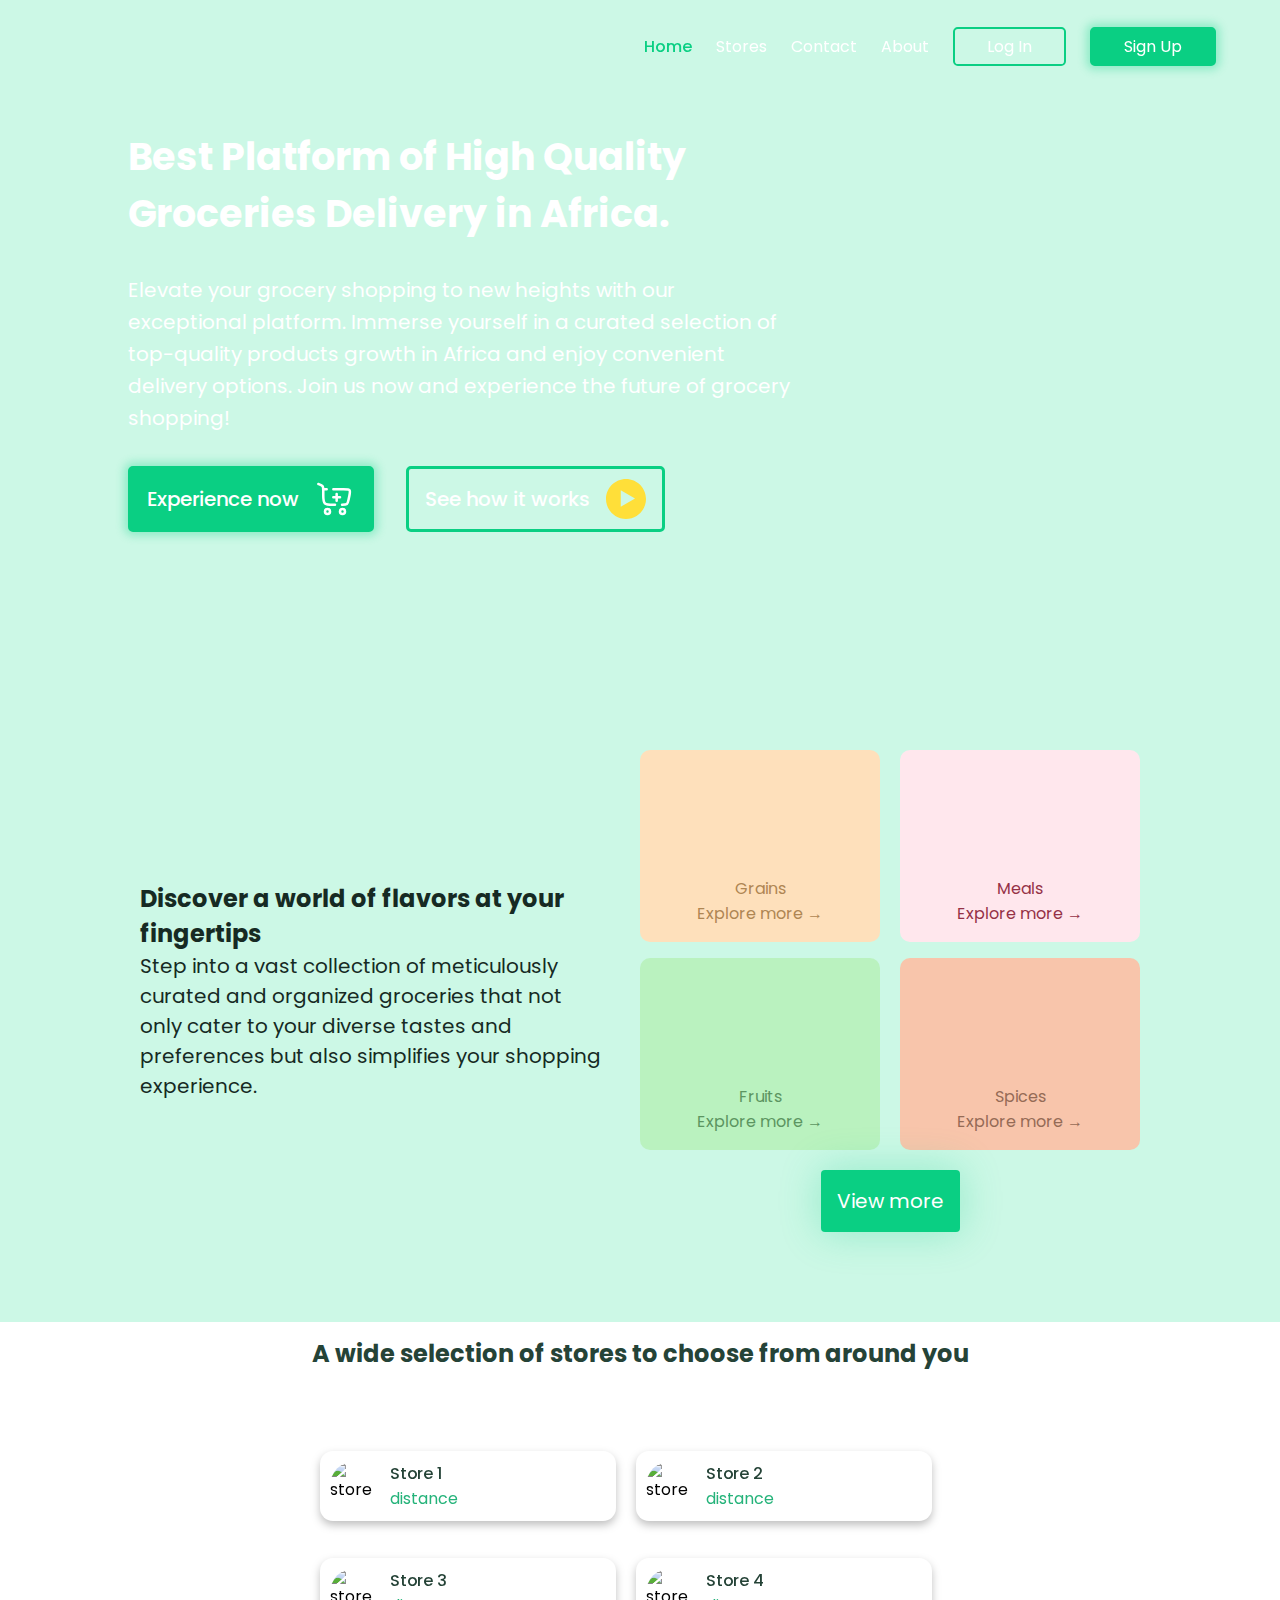
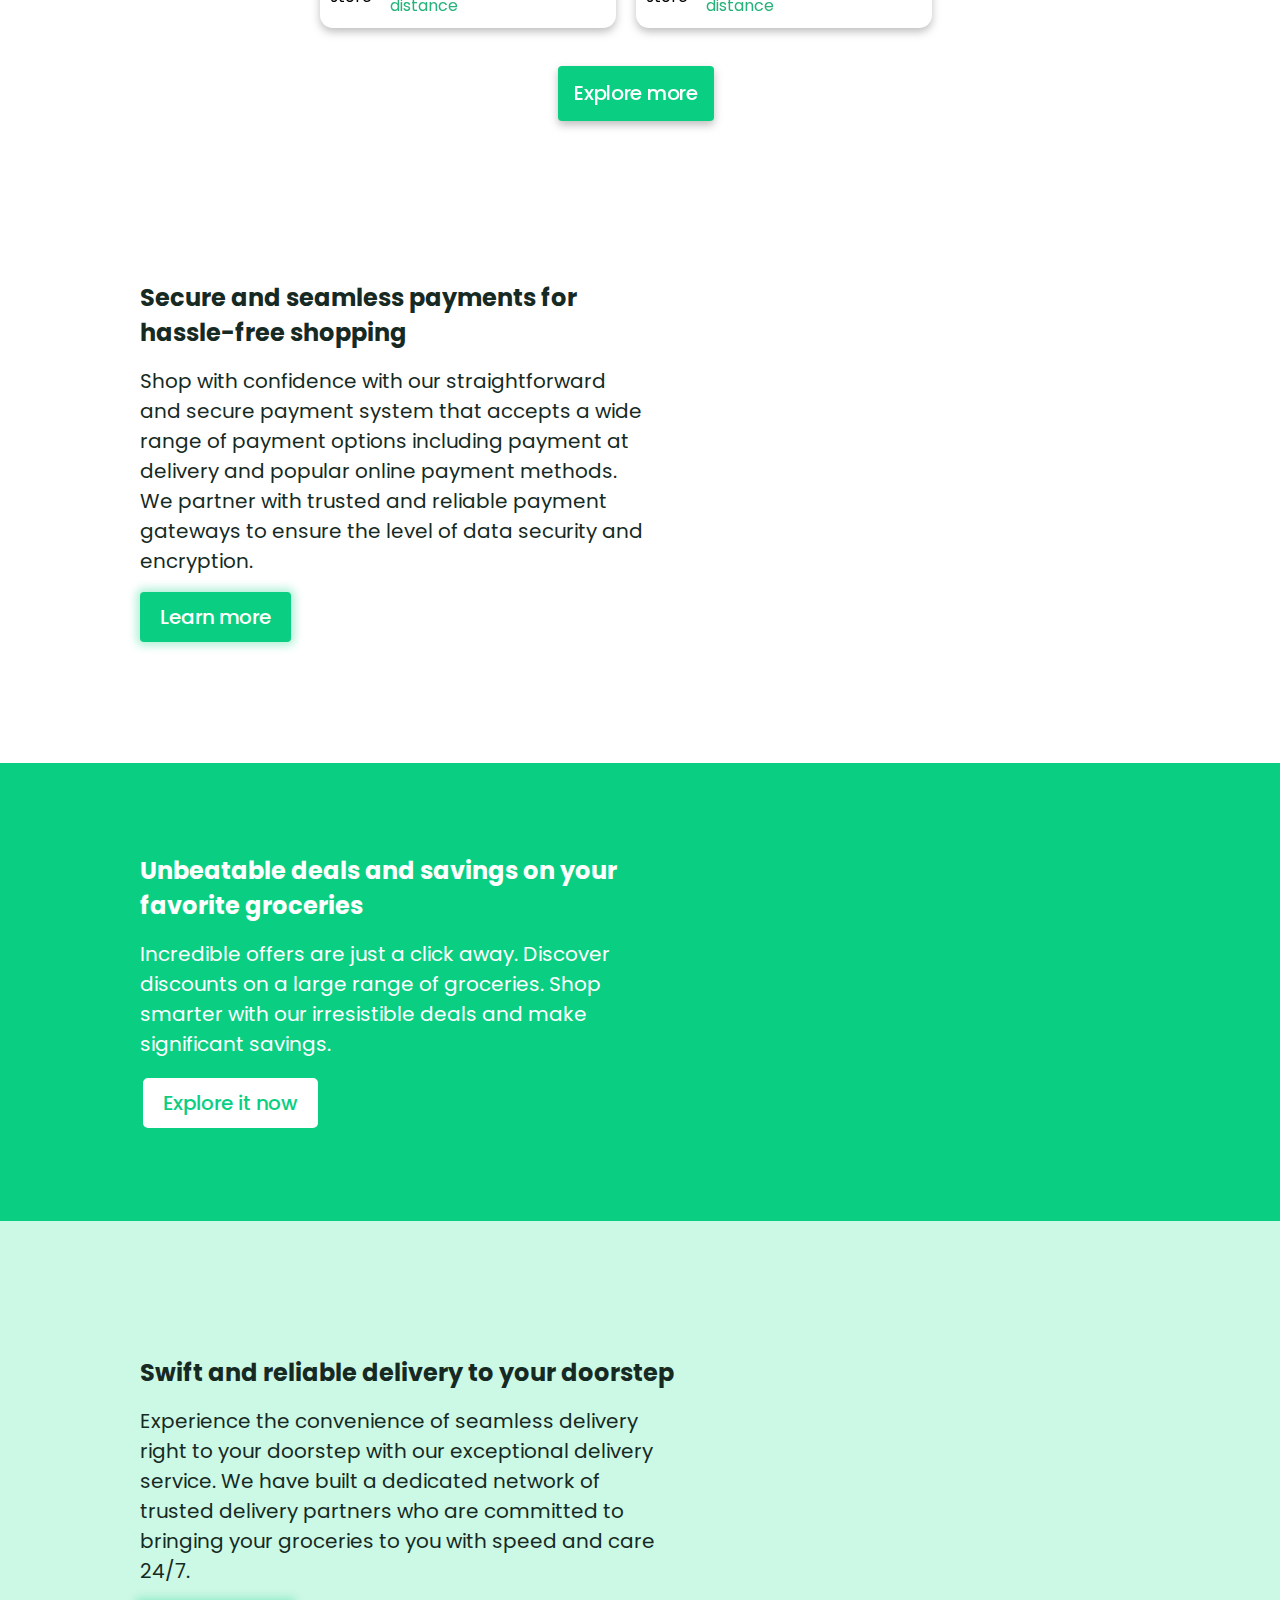
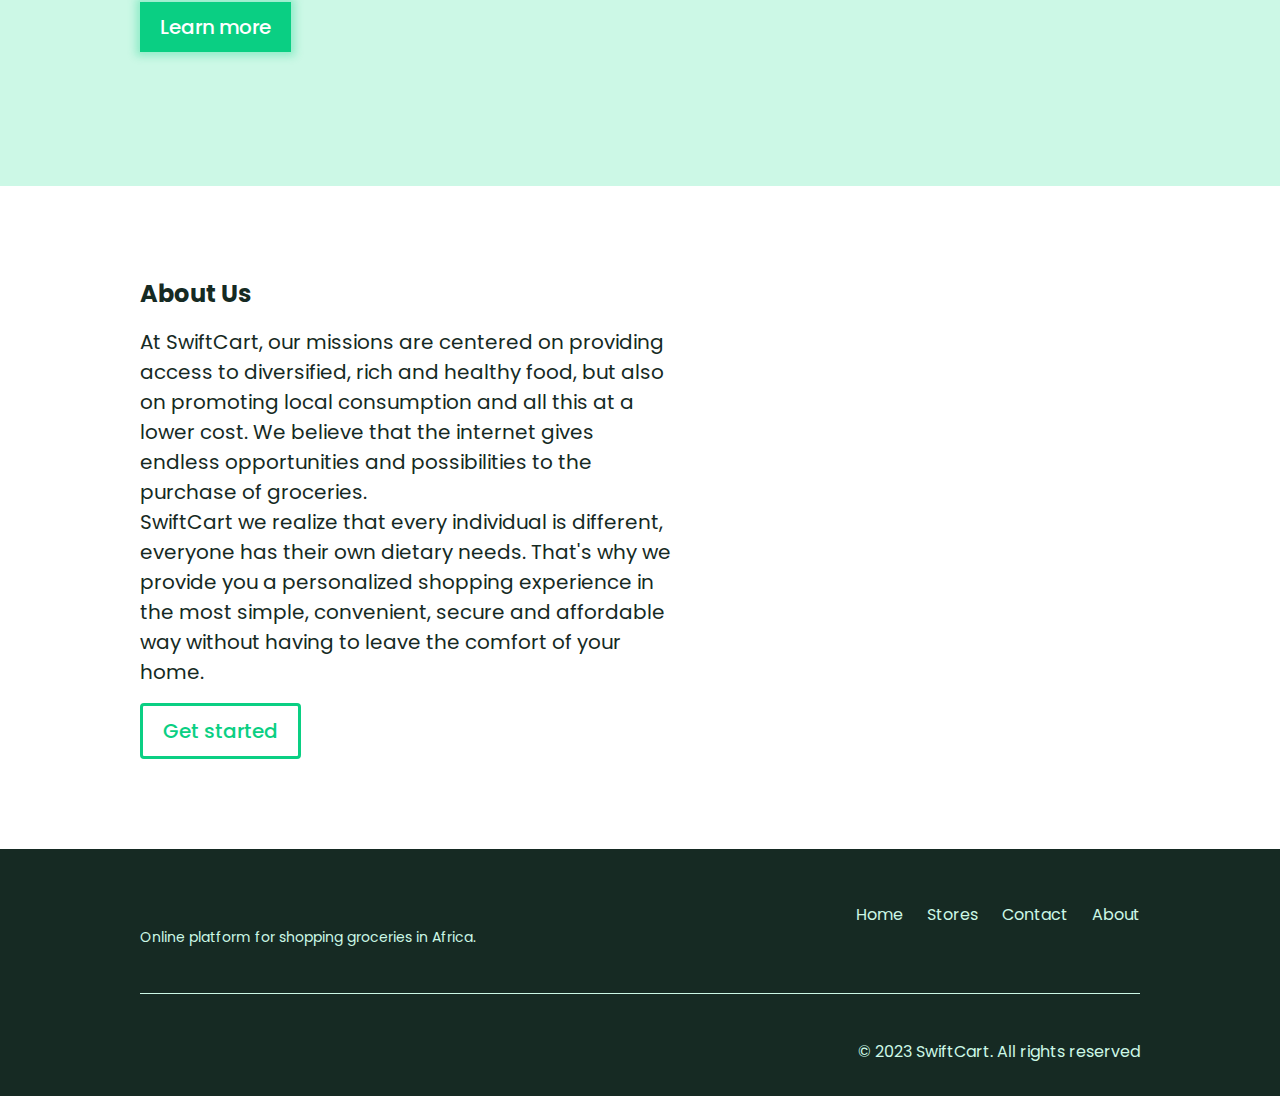
==== index.html @ b5a2f4f0 "responiveness" ====
<!DOCTYPE html>
<html lang="en" dir="ltr">
  <head>
    <meta charset="UTF-8" />
    <meta name="viewport" content="width=device-width,initial-scale=1" />
    <link rel="shortcut icon" href="images/favicon__cart.png" />

    <!-- CSS -->
    <link rel="stylesheet" href="./style/style.css" />
    <title>SwiftCart - Landing Page</title>
  </head>
  <body>
    <header class="header">
      <a href="index.html" class="header__logo"></a>
      <a href="#" class="toggle-button">
        <span class="bar"></span>
        <span class="bar"></span>
        <span class="bar"></span>
      </a>
      <nav id="top__navbar">
        <ul id="top__navbar__links">

          <li class="top__navbar__link__item">
            <a href="#hero__section" class="top__navbar__link active">Home</a>
          </li>
          <li class="top__navbar__link__item">
            <a href="#store__selection__section" class="top__navbar__link">Stores</a>
          </li>
          <li class="top__navbar__link__item">
            <a href="#" class="top__navbar__link">Contact</a>
          </li>
          <li class="top__navbar__link__item">
            <a href="#about__section" class="top__navbar__link">About</a>
          </li>
        </ul>

        <ul id="top__navbar__ctas">
          <li class="top__navbar__cta__item">
            <a href="login.html" class="top__navbar__cta">Log In</a>
          </li>
          <li class="top__navbar__cta__item">
            <a href="signup.html" class="top__navbar__cta">Sign Up</a>
          </li>
        </ul>
      </nav>

      <div id="top__navbar__hamburger">
        <div class="hamburger__bar" id="hamburger__bar1"></div>
        <div class="hamburger__bar" id="hamburger__bar2"></div>
        <div class="hamburger__bar" id="hamburger__bar3"></div>
      </div>
    </header>

    <section id="hero__section" class="section">
      <h1>Best Platform of High Quality Groceries Delivery in Africa.</h1>
      <p>
        Elevate your grocery shopping to new heights with our exceptional
        platform. Immerse yourself in a curated selection of top-quality
        products growth in Africa and enjoy convenient delivery options. Join us
        now and experience the future of grocery shopping!
      </p>
      <ul id="hero__section__ctas">
        <li class="hero__section__cta__item">
          <a href="#" class="hero__section__cta">
            Experience now
            <svg
              width="40"
              height="40"
              viewBox="0 0 40 40"
              fill="none"
              xmlns="http://www.w3.org/2000/svg"
            >
              <path
                d="M12.5 30C13.8807 30 15 31.1193 15 32.5C15 33.8807 13.8807 35 12.5 35C11.1193 35 10 33.8807 10 32.5C10 31.1193 11.1193 30 12.5 30Z"
                stroke="white"
                stroke-width="2.55"
              />
              <path
                d="M27.5 30C28.8807 30 30 31.1192 30 32.5C30 33.8807 28.8807 35 27.5 35C26.1193 35 25 33.8807 25 32.5C25 31.1192 26.1193 30 27.5 30Z"
                stroke="white"
                stroke-width="2.55"
              />
              <path
                d="M21.6663 21.6667V18.3333M21.6663 18.3333V15M21.6663 18.3333H24.9997M21.6663 18.3333H18.333"
                stroke="white"
                stroke-width="2.55"
                stroke-linecap="round"
              />
              <path
                d="M3.33301 5L3.76836 5.15307C5.93767 5.91575 7.02234 6.2971 7.64274 7.20497C8.26314 8.11285 8.26314 9.31877 8.26314 11.7306V16.2667C8.26314 21.1693 8.36854 22.7872 9.81254 24.3103C11.2565 25.8333 13.5806 25.8333 18.2288 25.8333H19.9997M27.067 25.8333C29.6687 25.8333 30.9695 25.8333 31.889 25.084C32.8085 24.3347 33.0712 23.0607 33.5963 20.5125L34.4293 16.4712C35.0078 13.5728 35.297 12.1236 34.5572 11.1618C33.8173 10.2 31.2893 10.2 28.481 10.2H18.3722M8.26314 10.2H11.6663"
                stroke="white"
                stroke-width="2.55"
                stroke-linecap="round"
              />
            </svg>
          </a>
        </li>

        <li class="hero__section__cta__item">
          <a href="#" class="hero__section__cta">
            See how it works
            <svg
              width="40"
              height="40"
              viewBox="0 0 40 40"
              fill="none"
              xmlns="http://www.w3.org/2000/svg"
            >
              <path
                fill-rule="evenodd"
                clip-rule="evenodd"
                d="M20 40C31.0457 40 40 31.0457 40 20C40 8.9543 31.0457 0 20 0C8.9543 0 0 8.9543 0 20C0 31.0457 8.9543 40 20 40ZM14.75 11.2728L29 19.5L14.75 27.7272V11.2728Z"
                fill="#FFDF39"
              />
            </svg>
          </a>
        </li>
      </ul>
    </section>

    

    <section id="products__section" class="section">
      <div id="products__section__container" class="container">
        <div id="products__section__left">
          <h2 id="products__section__title" class="section__title">
            Discover a world of flavors at your fingertips
          </h2>
          <p id="products__section__paragraph" class="section__paragraph">
            Step into a vast collection of meticulously curated and organized
            groceries that not only cater to your diverse tastes and preferences
            but also simplifies your shopping experience.
          </p>
        </div>

        <div id="products__section__right">
          <div class="products">
            <!--product 1-->
            <div class="product">
              <div class="image"></div>
              <p class="product__name">Grains</p>
              <a href="#" class="explore__button"
                >Explore more <span>&rarr;</span></a
              >
            </div>
            <!--product 2-->
            <div class="product">
              <div class="image"></div>
              <p class="product__name">Meals</p>
              <a href="#" class="explore__button"
                >Explore more <span>&rarr;</span></a
              >
            </div>
            <!--product 3-->
            <div class="product">
              <div class="image"></div>
              <p class="product__name">Fruits</p>
              <a href="#" class="explore__button"
                >Explore more <span>&rarr;</span></a
              >
            </div>
            <!--product 4-->
            <div class="product">
              <div class="image"></div>
              <p class="product__name">Spices</p>
              <a href="#" class="explore__button"
                >Explore more <span>&rarr;</span></a
              >
            </div>
          </div>

          <button class="view__button">View more</button>
        </div>
      </div>
    </section>

    <section id="store__selection__section" class="section">
      <div id="store__selection__section__container" class="container">
        <div id="store__header">
          <h2 id="store__selection__section__title" class="section__title">
            A wide selection of stores to choose from around you
          </h2>
        </div>
        <div class="store__container">
          <!-- Four containers for stores -->

          <div class="store-container">
            <!-- Content for the first store -->
            <img src="./images/store2.png" alt="store image1" />
            <div id="store__content">
              <div id="store__name">Store 1</div>
              <div id="distance">distance</div>
            </div>
          </div>
          <div class="store-container">
            <!-- Content for the second store -->
            <img src="./images/store3.png" alt="store image2" />
            <div id="store__content">
              <div id="store__name">Store 2</div>
              <div id="distance">distance</div>
            </div>
          </div>
          <div class="store-container">
            <!-- Content for the third store -->
            <img src="./images/store3.png" alt="store image3" />
            <div id="store__content">
              <div id="store__name">Store 3</div>
              <div id="distance">distance</div>
            </div>
          </div>
          <div class="store-container">
            <!-- Content for the fourth store -->
            <img src="./images/store4.png" alt="store image4" />
            <div id="store__content">
              <div id="store__name">Store 4</div>
              <div id="distance">distance</div>
            </div>
          </div>
          <div id="store__button">
            <a href="#" id="store__selection__section__button"
              >Explore more</a
            >
          </div>
        </div>
      </div>
    </section>
 

    <section id="payment__section" class="section">
      <div id="payment__section__container" class="container">
        <div id="payment__section__left">
          <h2 id="payment__section__title" class="section__title">
            Secure and seamless payments for hassle-free shopping
          </h2>
          <p id="payment__section__paragraph" class="section__paragraph">
            Shop with confidence with our straightforward and secure payment
            system that accepts a wide range of payment options including
            payment at delivery and popular online payment methods. We partner
            with trusted and reliable payment gateways to ensure the level of
            data security and encryption.
          </p>
          <a href="#" id="payment__section__button">Learn more</a>
        </div>
        <div id="payment__section__right"></div>
      </div>
    </section>

    <section id="deals__section" class="section">
      <div id="deals__section__container" class="container">
        <div id="deals__section__left">
          <h2 id="deals__section__title" class="section__title">
            Unbeatable deals and savings on your favorite groceries
          </h2>
          <p id="deals__section__paragraph" class="section__paragraph">
            Incredible offers are just a click away. Discover discounts on a
            large range of groceries. Shop smarter with our irresistible deals
            and make significant savings.
          </p>
          <a href="#" id="deals__section__button">Explore it now</a>
        </div>
        <div id="deals__section__right"></div>
      </div>
    </section>

    <section id="delivery__section" class="section">
      <div id="delivery__section__container" class="container">
        <div id="delivery__section__left">
          <h2 id="delivery__section__title" class="section__title">
            Swift and reliable delivery to your doorstep
          </h2>
          <p id="delivery__section__paragraph" class="section__paragraph">
            Experience the convenience of seamless delivery right to your
            doorstep with our exceptional delivery service. We have built a
            dedicated network of trusted delivery partners who are committed to
            bringing your groceries to you with speed and care 24/7.
          </p>
          <a href="#" id="delivery__section__button">Learn more</a>
        </div>
        <div id="delivery__section__right"></div>
      </div>
    </section>

    <section id="about__section" class="section">
      <div id="about__section__container" class="container">
        <div id="about__section__left">
          <h2 id="about__section__title" class="section__title">About Us</h2>
          <p id="about__section__paragraph" class="section__paragraph">
            At SwiftCart, our missions are centered on providing access to
            diversified, rich and healthy food, but also on promoting local
            consumption and all this at a lower cost. We believe that the
            internet gives endless opportunities and possibilities to the
            purchase of groceries.
            <br />SwiftCart we realize that every individual is different,
            everyone has their own dietary needs. That's why we provide you a
            personalized shopping experience in the most simple, convenient,
            secure and affordable way without having to leave the comfort of
            your home.
          </p>
          <a href="#" id="about__section__button">Get started</a>
        </div>
        <div id="about__section__right"></div>
      </div>
    </section>

    <footer class="section">
      <div id="footer__container">
        <div id="footer__nav">
          <div id="footer__nav__logo">
            <a id="footer__logo"></a>
            <p>Online platform for shopping groceries in Africa.</p>
          </div>
          <nav id="bottom__navbar">
            <ul id="bottom__navbar__links">
              <li class="bottom__navbar__link__item">
                <a href="#" class="bottom__navbar__link">Home</a>
              </li>
              <li class="bottom__navbar__link__item">
                <a href="#" class="bottom__navbar__link">Stores</a>
              </li>
              <li class="bottom__navbar__link__item">
                <a href="#" class="bottom__navbar__link">Contact</a>
              </li>
              <li class="bottom__navbar__link__item">
                <a href="#" class="bottom__navbar__link">About</a>
              </li>
            </ul>
          </nav>
        </div>
        <hr />
        <p>&copy; 2023 SwiftCart. All rights reserved</p>
      </div>
    </footer>

    <script src="js/script.js"></script>
  </body>
</html>
---- style/style.css ----
@import url("https://fonts.googleapis.com/css2?family=Poppins:wght@400;700&display=swap");

:root {
  --hero__background-color: #262626;
  --primary-color: #0acf83;
  --secondary-color: #fff;
  --tertiary-color: #ccf8e6;
  --quaternary-color: #162a23;
  --quinary-color: #ffdf39;
  --margin-small: 1rem;
  --margin-medium: 1.5rem;
  --margin-big: 2rem;
  --margin-very-big: 4rem;
  --padding-very-small: 0.125rem;
  --padding-small: 1rem;
  --padding-medium: 1.5rem;
  --padding-big: 2rem;
  --padding-very-big: 10vw;
  --padding-medium: 1.25rem;
  --font-size-small: 0.875rem;
  --font-size-normal: 1rem;
  --font-size-medium: 1.25rem;
  --font-size-semi-medium: 1.5rem
  --font-size-big: 1.75rem;
  --font-size-very-big: 2.375rem;
  --font-weight-normal: 400;
  --font-weight-medium: 500;
  --font-weight-bold: 700;
  --font-family: "Poppins", sans-serif;
}

html {
  width: 100%;
}

* {
  padding: 0;
  margin: 0;
  box-sizing: border-box;
  font-family: var(--font-family);
  border: none;
  outline: none;
}

a {
  text-decoration: none;
}

ul {
  list-style-type: none;
}

body {
  position: relative;
  display: flex;
  flex-direction: column;
  align-items: center;
  justify-content: space-between;
  background-color: var(--tertiary-color);
  max-width: 100vw;
  overflow-x: hidden;
}

header {
  position: fixed;
  overflow: hidden;
  width: 100%;
  display: flex;
  flex-direction: row;
  align-items: center;
  justify-content: space-between;
  padding: 2% 5%;
  z-index: 1000;
  overflow: none;
}

.header__logo {
  display: flex;
  width: 20rem;
  max-width: 170px;
  height: 42.285px;
  justify-content: center;
  align-items: flex-start;
  background-image: url("../images/swifcart_logo.png");
  background-position: center;
  background-repeat: no-repeat;
  background-size: cover;
  cursor: pointer;
}

#top__navbar {
  display: flex;
  flex-direction: row;
  align-items: center;
  justify-content: space-between;
  gap: var(--margin-medium);
}

#top__navbar__links {
  display: flex;
  flex-direction: row;
  align-items: center;
  justify-content: space-between;
  gap: var(--margin-medium);
}

.top__navbar__link {
  color: var(--secondary-color);
}

.top__navbar__link.active,
.top__navbar__link:hover {
  color: var(--primary-color);
  font-weight: var(--font-weight-medium);
}

#top__navbar__ctas {
  display: flex;
  flex-direction: row;
  align-items: center;
  justify-content: space-between;
  gap: var(--margin-medium);
}

.top__navbar__cta__item {
  display: flex;
  align-items: center;
  justify-content: center;
  padding: 0.3rem var(--padding-big);
  border-radius: 0.3rem;
  border: 2px solid var(--primary-color);
}

.top__navbar__cta__item:first-child:hover {
  background-color: var(--primary-color);
  box-shadow: 0rem 0rem 0.5rem 0.25rem rgba(10, 207, 131, 0.3);
}

.top__navbar__cta__item .top__navbar__cta {
  color: var(--secondary-color);
}

#top__navbar__hamburger {
  display: none;
  cursor: pointer;
}

.hamburger__bar {
  width: 2.6rem;
  height: 0.3rem;
  margin: 0.37rem 0;
  border-radius: 2px;
  background-color: var(--secondary-color);
  transform: 0.4s;
}

#top__navbar__hamburger:hover .hamburger__bar {
  background-color: var(--primary-color);
}

.close #hamburger__bar1 {
  transform: translate(0, 0.6875rem) rotate(-45deg);
}

.close #hamburger__bar2 {
  opacity: 0;
}

.close #hamburger__bar3 {
  transform: translate(0, -11px) rotate(45deg);
}

.scrolled__header {
  background-color: var(--secondary-color);
  transition: background-color 200ms linear;
  box-shadow: 0rem 0rem 0.5rem 0.25rem rgba(89, 89, 89, 0.3);
}

.scrolled__header a,
.scrolled__header .top__navbar__cta__item:first-child .top__navbar__cta {
  color: var(--quaternary-color);
}

.scrolled__header .top__navbar__cta__item:hover .top__navbar__cta {
  color: var(--secondary-color);
}

.scrolled__header .hamburger__bar {
  background-color: var(--quaternary-color);
}

.top__navbar__cta__item:first-child:hover .top__navbar__cta {
  color: var(--secondary-color);
}

.top__navbar__cta__item:last-child {
  border: 2px solid var(--primary-color);
  background-color: var(--primary-color);
  box-shadow: 0rem 0rem 0.5rem 0.25rem rgba(10, 207, 131, 0.3);
}

.toggle-button {
  position: absolute;
  top: 2.7rem;
  right: 8rem;
  display: none;
  flex-direction: column;
  justify-content: space-between;
  width: 30px;
  height: 21px;
}

.toggle-button .bar {
  height: 0.1875rem;
  width: 100%;
  background-color: var(--primary-color);
  border-radius: 0.625rem;
}

/* Media Queries */
@media (max-width: 25rem) {
  .toggle-button {
    display: flex;
  }

  #top__navbar__ctas {
    display: none;
  }

  #top__navbar__links {
    /* display: none; */
  }
}

/* Path: style/hero.css */
#hero__section {
  background-image: url("../images/hero_bg.png");
  /* background-position: center; */
  background-repeat: no-repeat;
  background-size: cover;
  width: 100%;
  padding: var(--padding-very-big);
  display: flex;
  flex-direction: column;
  align-items: flex-start;
  justify-content: center;
  gap: var(--margin-big);
}

#hero__section h1 {
  color: var(--secondary-color);
  font-size: var(--font-size-very-big);
  max-width: 37.5rem;
  text-align: start;
}

#hero__section p {
  color: var(--secondary-color);
  font-size: var(--font-size-medium);
  max-width: 41.875rem;
  line-height: var(--padding-big);
}

#hero__section__ctas {
  display: flex;
  flex-direction: row;
  align-items: center;
  justify-content: space-between;
  gap: var(--margin-big);
}

.hero__section__cta__item:first-child {
  border: 0.1875rem solid var(--primary-color);
  padding: 0.625rem var(--padding-small);
  background-color: #0acf83;
  box-shadow: 0rem 0rem 0.5rem 0.25rem rgba(10, 207, 131, 0.3);
  border-radius: 0.3125rem;
  font-size: var(--font-size-medium);
}

.hero__section__cta__item:last-child {
  border: 0.1875rem solid var(--primary-color);
  padding: 0.625rem var(--padding-small);
  border-radius: 0.3125rem;
  font-size: var(--font-size-medium);
}

.hero__section__cta__item:last-child:hover {
  box-shadow: 0rem 0rem 1.25rem 0.625rem rgba(10, 207, 131, 0.3);
  background-color: var(--primary-color);
}

.hero__section__cta {
  color: var(--secondary-color);
  font-weight: var(--font-weight-medium);
  display: flex;
  align-items: center;
  justify-content: space-between;
  gap: 1rem;
}

/* Media Queries */
@media (max-width: 767px) {
  #hero__section {
    width: 135%;
  }
}

@media (max-width: 400px) {
  #hero__section {
    background-size: cover;
  }
}

/* Path: style/products.css */

#products__section {
  width: 100%;
  background-color: var(--tertiary-color);
  display: flex;
  flex-direction: row;
  align-items: center;
  justify-content: center;
  flex: 1 0 auto;
  padding-top: 5.625rem;
  padding-bottom: 5.625rem;
}

#products__section__container {
  max-width: 62.5rem;
  display: flex;
  flex-direction: row;
  align-items: center;
  justify-content: space-between;
  flex: 1 0 auto;
  gap: var(--margin-big);
}

@media (max-width: 1050px) {
  #products__section__container {
    display: flex;
    flex-direction: column;
  }
}

#products__section__left {
  width: 50%;
  display: flex;
  flex-direction: column;
  align-items: flex-start;
  justify-content: space-between;
  column-gap: var(--margin-small);
}

#products__section__title { 
  color: var(--quaternary-color);
}

#products__section__paragraph {
  font-size: var(--font-size-medium);
  color: var(--quaternary-color);
}

#products__section__right {
  width: 50%;
  display: flex;
  flex-direction: column;
  align-items: center;
  justify-content: space-between;
  flex: 1 0 auto;
  row-gap: var(--font-size-medium);
}

#products__section__right .products {
  display: flex;
  flex-wrap: wrap;
  flex-direction: row;
  align-items: center;
  gap: var(--margin-small);
  justify-content: space-between;
}

#products__section__right .products .product {
  width: 48%;
  display: flex;
  flex-direction: column;
  align-items: center;
  justify-content: space-between;
  border-radius: 10px;
  padding-bottom: var(--margin-small);
}

#products__section__right .products .product .product__name {
  font-size: var(--font-size-semi-medium);
}

.product .image {
  width: 7.875rem;
  height: 7.875rem;
  flex-shrink: 0;
}

.product:nth-child(1) {
  background-color: #fee0bb;
}

.product:nth-child(2) {
  background-color: #ffe7ed;
}

.product:nth-child(3) {
  background-color: #baf2bf;
}

.product:nth-child(4) {
  background-color: #f8c5ab;
}

.product:nth-child(1) .image {
  scale: 1.5;
  background: url("../images/product_image_1.png") 100% / contain no-repeat;
}

.product:nth-child(2) .image {
  background: url("../images/product_image_2.png") 100% / contain no-repeat;
}

.product:nth-child(3) .image {
  scale: 1.3;
  background: url("../images/product_image_3.png") 100% / contain no-repeat;
}

.product:nth-child(4) .image {
  background: url("../images/product_image_4.png") 100% / contain no-repeat;
}

.product:nth-child(1) .product__name,
.product:nth-child(1) .explore__button {
  color: #af8653;
}

.product:nth-child(2) .product__name,
.product:nth-child(2) .explore__button {
  color: #953146;
}

.product:nth-child(3) .product__name,
.product:nth-child(3) .explore__button {
  color: #5c9561;
}

.product:nth-child(4) .product__name,
.product:nth-child(4) .explore__button {
  color: #956b56;
}

.view__button {
  border-radius: 0.25rem;
  background-color: var(--primary-color);
  box-shadow: 0 0 2.5rem 0 rgba(10, 204, 131, 0.3);
  font-size: var(--font-size-medium);
  padding: var(--padding-small);
  color: var(--secondary-color);
  font-size: var(--font-size-medium);
  cursor: pointer;
}

/* Stores */
#store__selection__section {
  display: flex;
  justify-content: center;
  background-color: #fff;
  width: 100%;
}

#store__header {
  color: #254337;
}

.store__container {
  display: flex;
  flex-direction: row;
  flex-wrap: wrap;
  justify-content: center;
  width: 40.5624rem;
  height: 19.1875rem;
  flex-shrink: 0;
}

.store-container {
  display: flex;
  align-items: center;
  width: 18.5rem;
  height: 4.375rem;
  flex-shrink: 0;
  border: none;
  background-color: white;
  margin-right: 1.25rem;
  border-radius: 0.8125rem;
  filter: drop-shadow(0px 4px 4px rgba(0, 0, 0, 0.25));
}

.store-container:last-child {
  margin-right: 0;
}

#store__selection__section__title {
  text-align: center;
  margin-top: 0.875rem;
  margin-bottom: 5rem;
}

#store__button {
  display: flex;
  width: 9.75rem;
  height: 3.43rem;
  flex-shrink: 0;
  background-color: #0acf83;
  justify-content: center;
  align-items: center;
  border-radius: 0.25rem;
  filter: drop-shadow(0rem 0.25rem 0.25rem rgba(0, 0, 0, 0.25));
}

#store__selection__section__button {
  color: #fff;
  font-family: Poppins;
  font-size: 1.25rem;
  font-style: normal;
  font-weight: 500;
  line-height: normal;
  letter-spacing: -0.01875rem;
}

.store-container img {
  border-radius: 50%;
  margin-left: 0.625rem;
  width: 3.125rem;
  height: 3.125rem;
  margin: 0.625rem;
}

#store__name {
  color: #254337;
  font-family: Poppins;
  font-size: 1rem;
  font-style: normal;
  font-weight: 500;
  line-height: normal;
  letter-spacing: -0.015rem;
}

#distance {
  color: #25b37a;
}

/* Path: style/payment.css */
#payment__section {
  width: 100%;
  background-color: var(--secondary-color);
  display: flex;
  flex-direction: row;
  align-items: center;
  justify-content: center;
  flex: 1 0 auto;
  padding-top: 5.625rem;
  padding-bottom: 5.625rem;
}

#payment__section__container {
  max-width: 1000px;
  display: flex;
  flex-direction: row;
  align-items: center;
  justify-content: space-between;
  flex: 1 0 auto;
}

@media (max-width: 995px) {
  #payment__section__container {
    display: flex;
    flex-direction: column;
    flex-direction: column-reverse
  }
}

#payment__section__left {
  display: flex;
  flex-direction: column;
  align-items: flex-start;
  justify-content: space-between;
  max-width: 31.875rem;
  gap: var(--margin-small);
}

#payment__section__title {
  color: var(--quaternary-color);
}

#payment__section__paragraph {
  font-size: var(--font-size-medium);
  color: var(--quaternary-color);
}

#payment__section__button {
  padding: 0.625rem var(--padding-medium);
  border-radius: 0.25rem;
  font-size: var(--font-size-medium);
  color: var(--secondary-color);
  background-color: var(--primary-color);
  font-weight: var(--font-weight-medium);
  box-shadow: 0rem 0rem 0.5rem 0.25rem rgba(10, 207, 131, 0.3);
}

#payment__section__right {
  width: 23.43755rem;
  height: 26.5625rem;
  background-position: center;
  background-repeat: no-repeat;
  background-image: url("../images/payment_phones.jpg");
  background-size: cover;
}



/* Path: style/deals */
#deals__section {
  width: 100%;
  background-color: var(--primary-color);
  display: flex;
  flex-direction: row;
  align-items: center;
  justify-content: center;
  padding-top: 5.625rem;
  padding-bottom: 5.625rem;
}

#deals__section__container {
  max-width: 62.5rem;
  display: flex;
  flex: 1 0 auto;
  flex-direction: row;
  align-items: center;
  justify-content: space-between;
  position: relative;
}

#deals__section__left {
  display: flex;
  flex-direction: column;
  align-items: flex-start;
  justify-content: space-between;
  max-width: 33.4375rem;
  gap: var(--margin-small);
}

#deals__section__title {
  width: 100%;
  color: var(--secondary-color);
}

#deals__section__paragraph {
  font-size: var(--font-size-medium);
  color: var(--secondary-color);
}

#deals__section__button {
  border: 0.1875rem solid var(--primary-color);
  padding: 0.625rem var(--padding-medium);
  border-radius: 0.5rem;
  font-size: var(--font-size-medium);
  color: var(--primary-color);
  background-color: var(--secondary-color);
  font-weight: var(--font-weight-medium);
}

#deals__section__right {
  width: 20.9375rem;
  height: 16.375rem;
  background-position: center;
  background-repeat: no-repeat;
  background-image: url("../images/deals_product_cards.png");
  background-size: cover;
}

/* delivery */
#delivery__section {
  width: 100%;
  background-color: var(--tertiary-color);
  display: flex;
  flex-direction: row;
  align-items: center;
  justify-content: center;
  padding-top: 5.625rem;
  padding-bottom: 5.625rem;
}

#delivery__section__container {
  max-width: 62.5rem;
  display: flex;
  flex: 1 0 auto;
  flex-direction: row;
  align-items: center;
  justify-content: space-between;
  position: relative;
}

#delivery__section__left {
  display: flex;
  flex-direction: column;
  align-items: flex-start;
  justify-content: space-between;
  max-width: 33.4375rem;
  gap: var(--margin-small);
}

#delivery__section__title {
  width: 100%;
  color: var(--quaternary-color);
}

#delivery__section__paragraph {
  font-size: var(--font-size-medium);
  color: var(--quaternary-color);
}

#delivery__section__button {
  padding: 0.625rem var(--padding-medium);
  border-radius: 0.25rer;
  font-size: var(--font-size-medium);
  color: var(--secondary-color);
  background-color: var(--primary-color);
  font-weight: var(--font-weight-medium);
  box-shadow: 0rem 0rem 0.5rem 0.25rem rgba(10, 207, 131, 0.3);
}

#delivery__section__right {
  width: 24.0625rem;
  height: 24.0625rem;
  background-position: center;
  background-repeat: no-repeat;
  background-image: url("../images/delivery.svg");
  background-size: cover;
}

/* Path: style/about.css */
#about__section {
    width: 100%;
    background-color: var(--secondary-color);
    display: flex;
    flex-direction: row;
    align-items: center;
    justify-content: center;
    padding-top: 5.625rem;
    padding-bottom: 5.625rem;
  }
  
  #about__section__container {
    max-width: 1000px;
    display: flex;
    flex: 1 0 auto;
    flex-direction: row;
    align-items: center;
    justify-content: space-between;
    position: relative;
  }
  
  #about__section__left {
    display: flex;
    flex-direction: column;
    align-items: flex-start;
    justify-content: space-between;
    max-width: 33.4375rem;
    gap: var(--margin-small);
  }
  
  #about__section__title {
    width: 100%;
    color: var(--quaternary-color);
  }
  
  #about__section__paragraph {
    font-size: var(--font-size-medium);
    color: var(--quaternary-color);
  }
  
  #about__section__button {
    border: 0.1875rem solid var(--primary-color);
    padding: 0.625rem var(--padding-medium);
    border-radius: 0.25rem;
    font-size: var(--font-size-medium);
    color: var(--primary-color);
    background-color: var(--secondary-color);
    font-weight: var(--font-weight-medium);
  }
  
  #about__section__button:hover {
    padding: 0.625rem var(--padding-medium);
    border-radius: 0.25rem;
    font-size: var(--font-size-medium);
    color: var(--secondary-color);
    background-color: var(--primary-color);
    font-weight: var(--font-weight-medium);
    box-shadow: 0rem 0rem 0.5rem 0.25rem rgba(10, 207, 131, 0.3);
  }
  
  #about__section__right {
    width: 24.0625rem;
    height: 24.0625rem;
    background-position: center;
    background-repeat: no-repeat;
    background-image: url("../images/about.png");
    background-size: cover;
    position: relative;
  }

/* Path: style/footer.css */
footer {
    width: 100%;
    display: flex;
    align-items: center;
    justify-content: center;
    background-color: var(--quaternary-color);
    padding-top: var(--padding-big);
    padding-bottom: var(--padding-big);
}

#footer__container {
    max-width: 1000px;
    display: flex;
    flex-direction: column;
    align-items: center;
    justify-content: space-between;
    row-gap: 2.8125rem;
    flex: 1 0 auto;
}


#footer__nav {
    display: flex;
    align-items: center;
    justify-content: space-between;
    width: 100%;
}

#footer__nav__logo {
    display: flex;
    flex-direction: column;
}

#footer__logo {
    display: flex;
    width: 12rem;
    height: 2.9rem;
    justify-content: center;
    align-items: flex-start;
    background-image: url('../images/footer_logo.png');
    background-position: center;
    background-repeat: no-repeat;
    background-size: cover;
    cursor: pointer;
}

#footer__nav__logo p {
    color: var(--primary-color);
    font-size: var(--font-size-small);
}

#bottom__navbar {
    display: flex;
    align-items: center;
    justify-content: center;
}

#bottom__navbar__links {
    display: flex;
    align-items: center;
    justify-content: space-between;
    gap: var(--margin-medium);
}

.bottom__navbar__link {
    width: 100%;
    height: 100%;
    color: var(--tertiary-color);
}


.bottom__navbar__link:hover {
    color: var(--primary-color);
}

#footer__container hr {
    height: 0.0625rem;
    width: 100%;
    background-color: var(--tertiary-color);
}

#footer__container p:last-child {
    width: 100%;
    text-align: right;
    color: var(--tertiary-color);
}
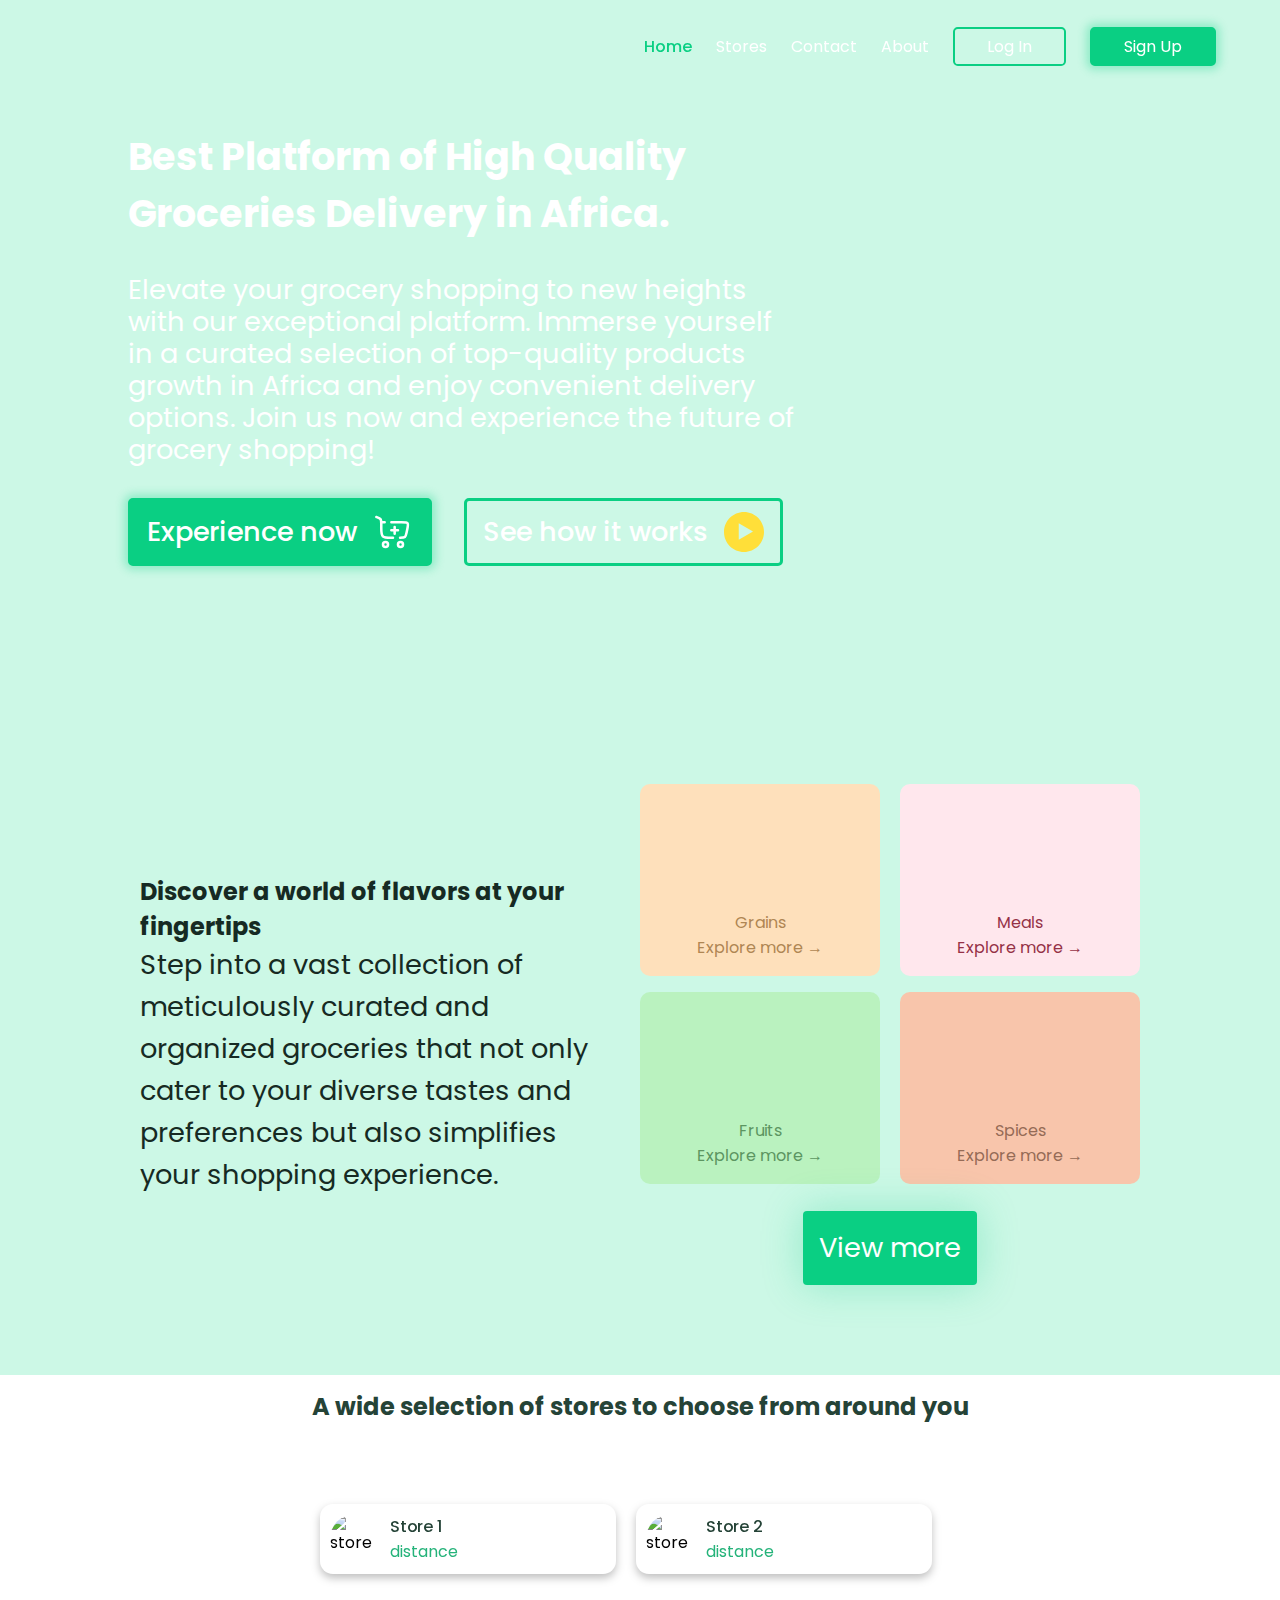
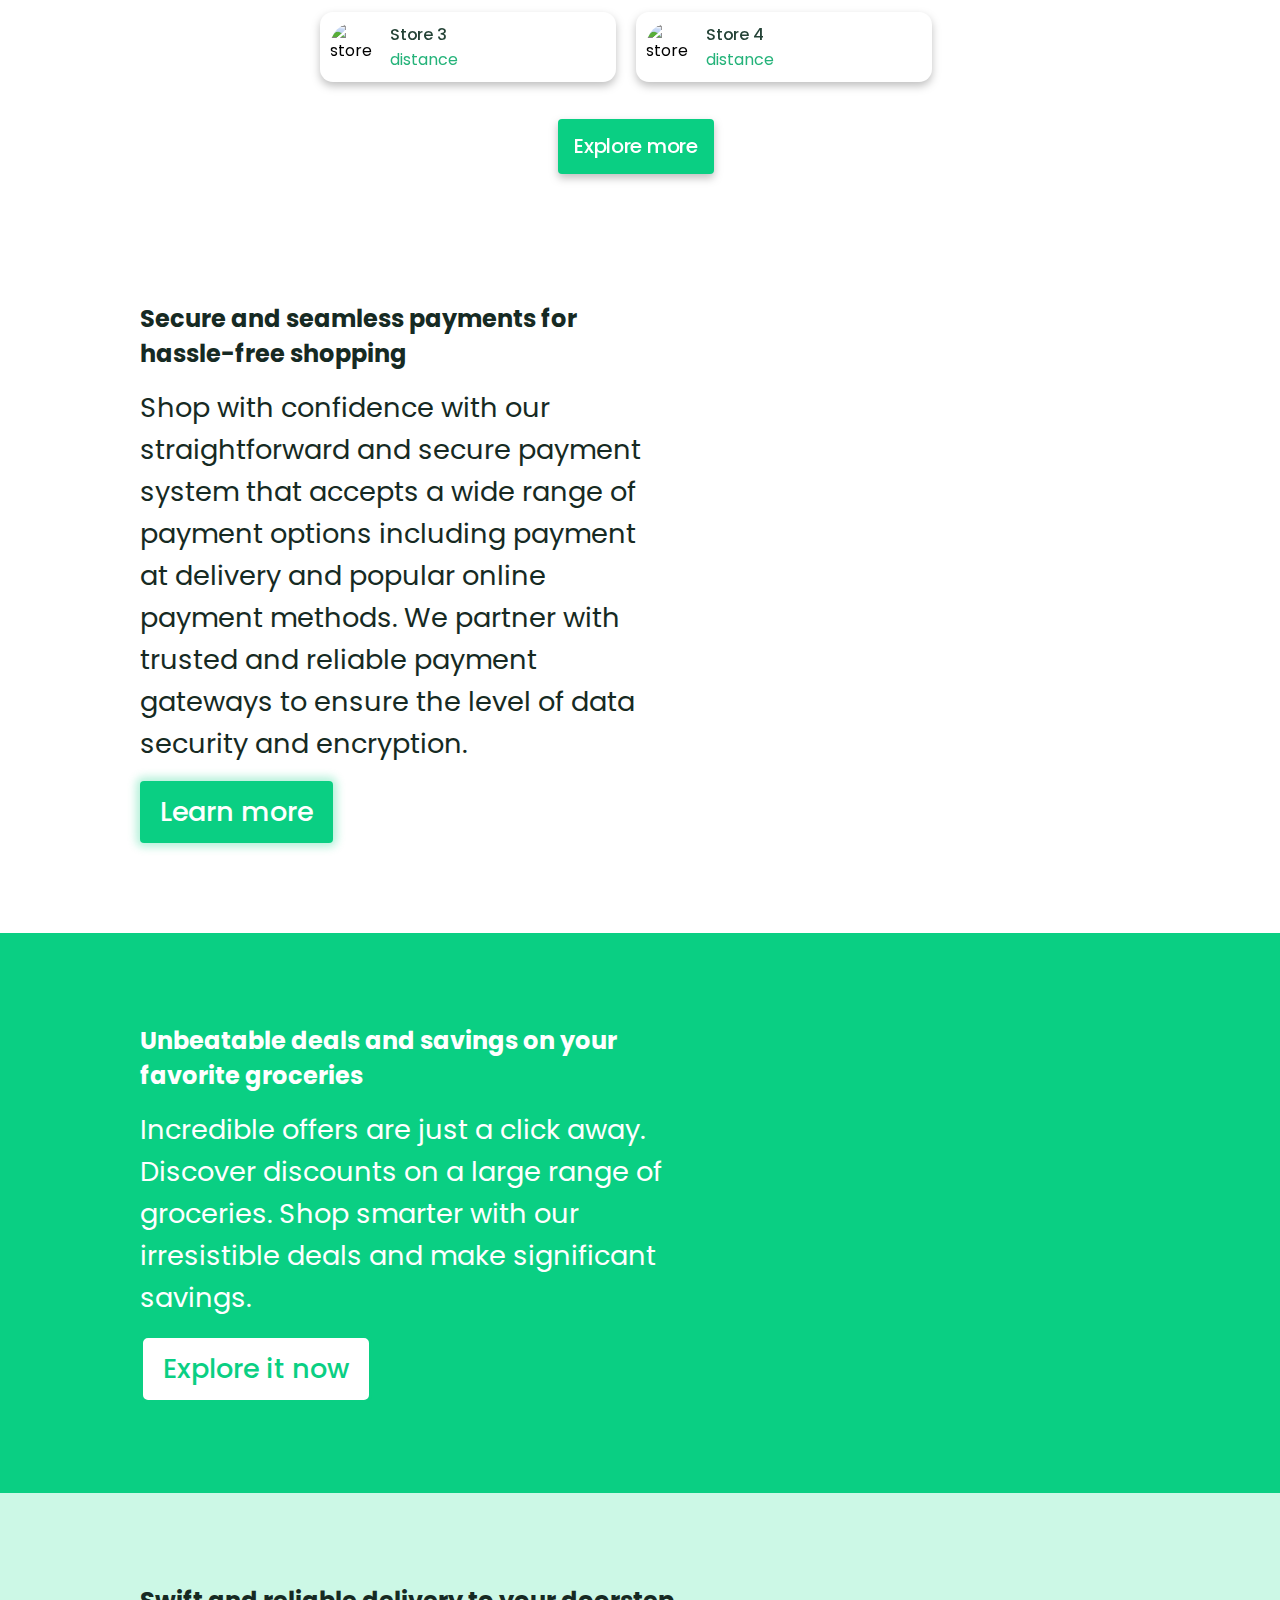
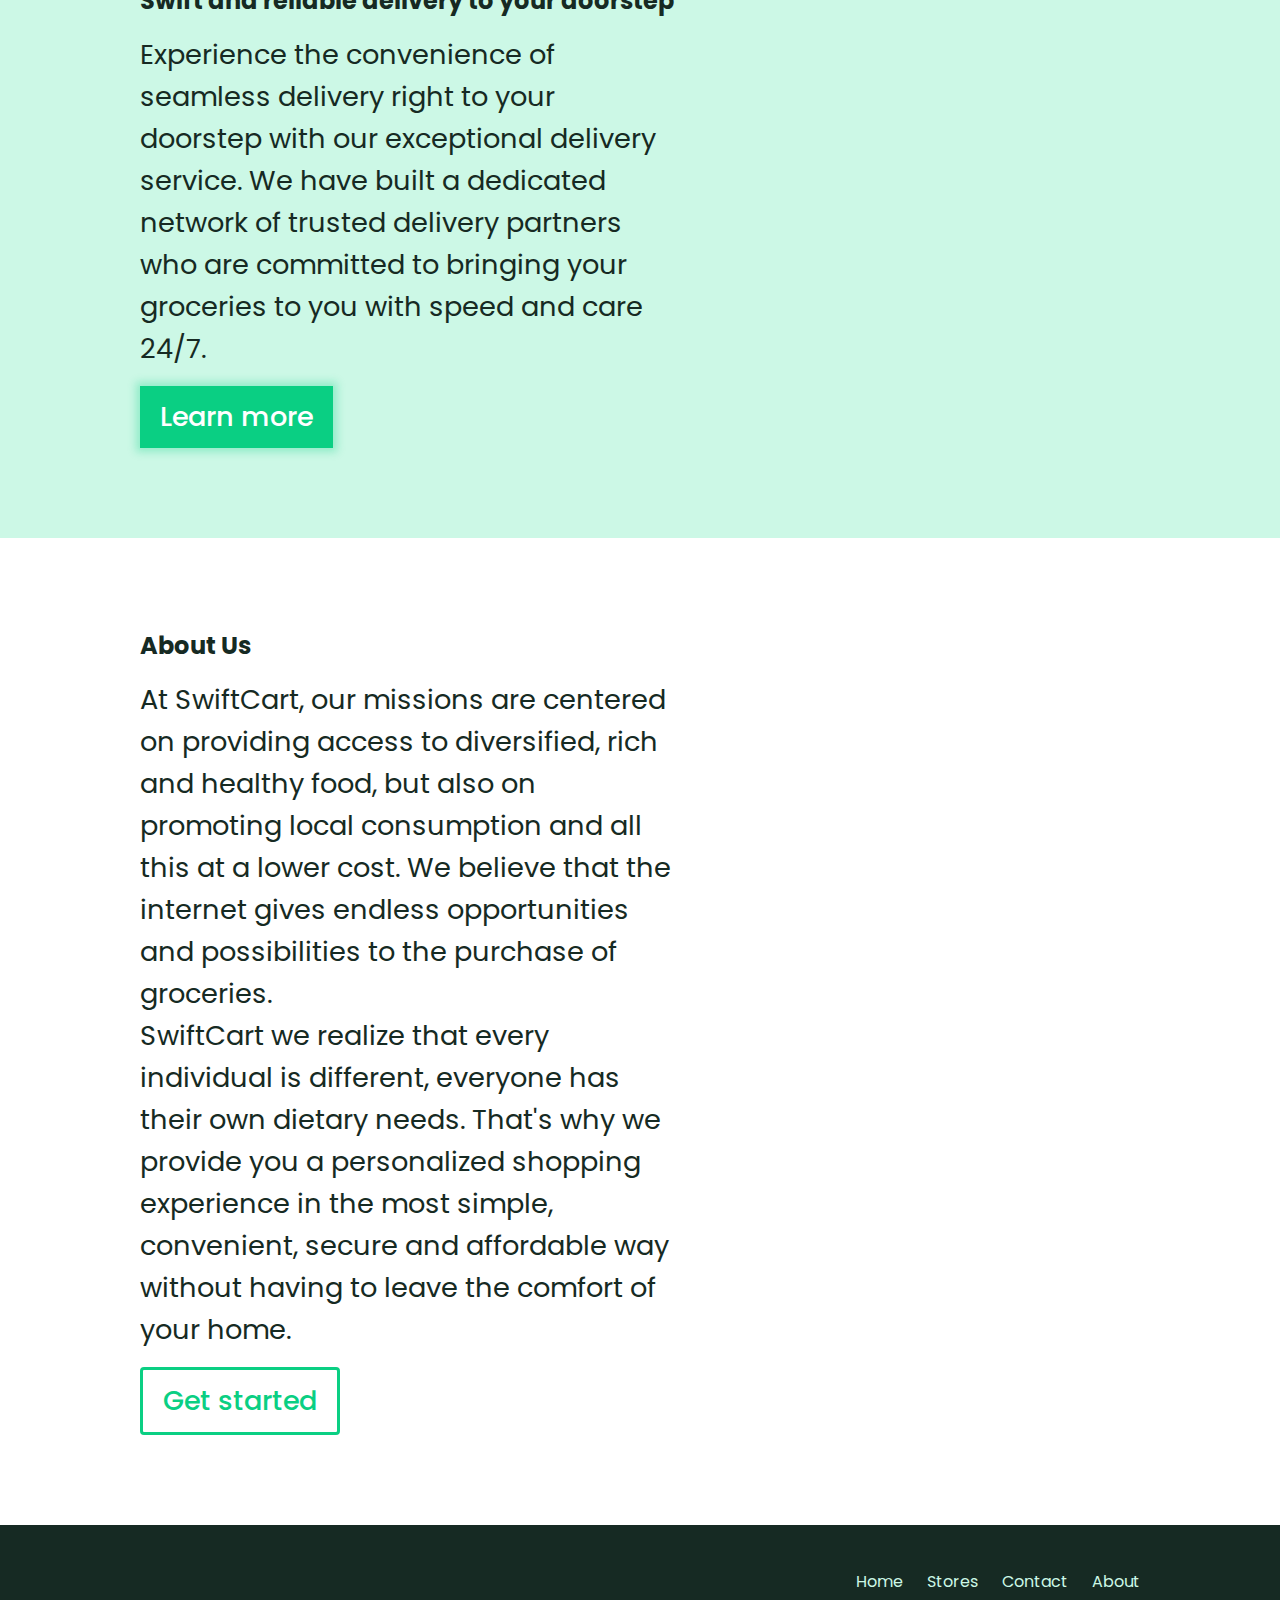
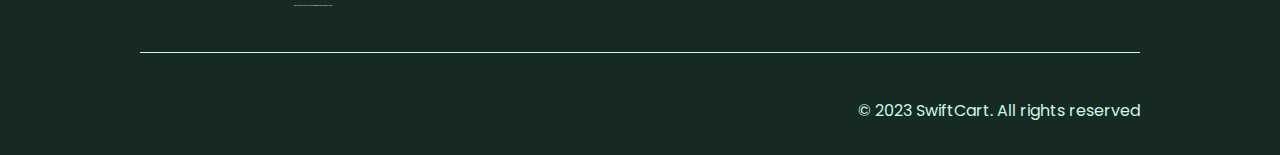
==== commit afc9fbcf: "responsiveness" ====
--- a/index.html
+++ b/index.html
@@ -12,11 +12,7 @@
   <body>
     <header class="header">
       <a href="index.html" class="header__logo"></a>
-      <a href="#" class="toggle-button">
-        <span class="bar"></span>
-        <span class="bar"></span>
-        <span class="bar"></span>
-      </a>
+      
       <nav id="top__navbar">
         <ul id="top__navbar__links">
 
--- a/style/style.css
+++ b/style/style.css
@@ -17,9 +17,9 @@
   --padding-big: 2rem;
   --padding-very-big: 10vw;
   --padding-medium: 1.25rem;
-  --font-size-small: 0.875rem;
+  --font-size-small: 0.1rem;
   --font-size-normal: 1rem;
-  --font-size-medium: 1.25rem;
+  --font-size-medium: 1.7rem;
   --font-size-semi-medium: 1.5rem
   --font-size-big: 1.75rem;
   --font-size-very-big: 2.375rem;
@@ -72,6 +72,37 @@
   padding: 2% 5%;
   z-index: 1000;
   overflow: none;
+}
+
+@media (max-width: 767px) {
+
+  header {
+    display: flex;
+    flex-direction: row;
+  }
+
+  header .header__logo {
+    margin-left: 10%;
+  }
+
+ header #top__navbar {
+    display: none;
+  }
+
+  :root {
+    --nav-item-margin: 0;
+  }
+
+  .navbar-menu {
+    flex: 1;
+  }
+
+  .header .nav {
+    flex-direction: column;
+    overflow: hidden;
+    max-height: 0;
+    transition: max-height 0.2s ease-out;
+  }
 }
 
 .header__logo {
@@ -254,6 +285,23 @@
   text-align: start;
 }
 
+@media (max-width: 767px) {
+  #hero__section {
+    margin-left: 15rem;
+  }
+
+  #hero__section p {
+    display: flex;
+    flex-direction: column;
+    font-size: var(--font-size-small);
+  }
+
+  #hero__section h1 {
+    font-size: var(--font-size-medium);
+  }
+
+}
+
 #hero__section p {
   color: var(--secondary-color);
   font-size: var(--font-size-medium);
@@ -576,11 +624,10 @@
   flex: 1 0 auto;
 }
 
-@media (max-width: 995px) {
+@media (max-width: 1050px) {
   #payment__section__container {
     display: flex;
-    flex-direction: column;
-    flex-direction: column-reverse
+    flex-direction: column-reverse;
   }
 }
 
@@ -645,6 +692,13 @@
   position: relative;
 }
 
+@media (max-width: 1050px) {
+  #deals__section__container {
+    display: flex;
+    flex-direction: column-reverse;
+  }
+}
+
 #deals__section__left {
   display: flex;
   flex-direction: column;
@@ -705,6 +759,13 @@
   position: relative;
 }
 
+@media (max-width: 1050px) {
+  #delivery__section__container {
+    display: flex;
+    flex-direction: column-reverse;
+  }
+}
+
 #delivery__section__left {
   display: flex;
   flex-direction: column;
@@ -763,6 +824,13 @@
     align-items: center;
     justify-content: space-between;
     position: relative;
+  }
+
+  @media (max-width: 1050px) {
+    #about__section__container {
+      display: flex;
+      flex-direction: column-reverse;
+    }
   }
   
   #about__section__left {
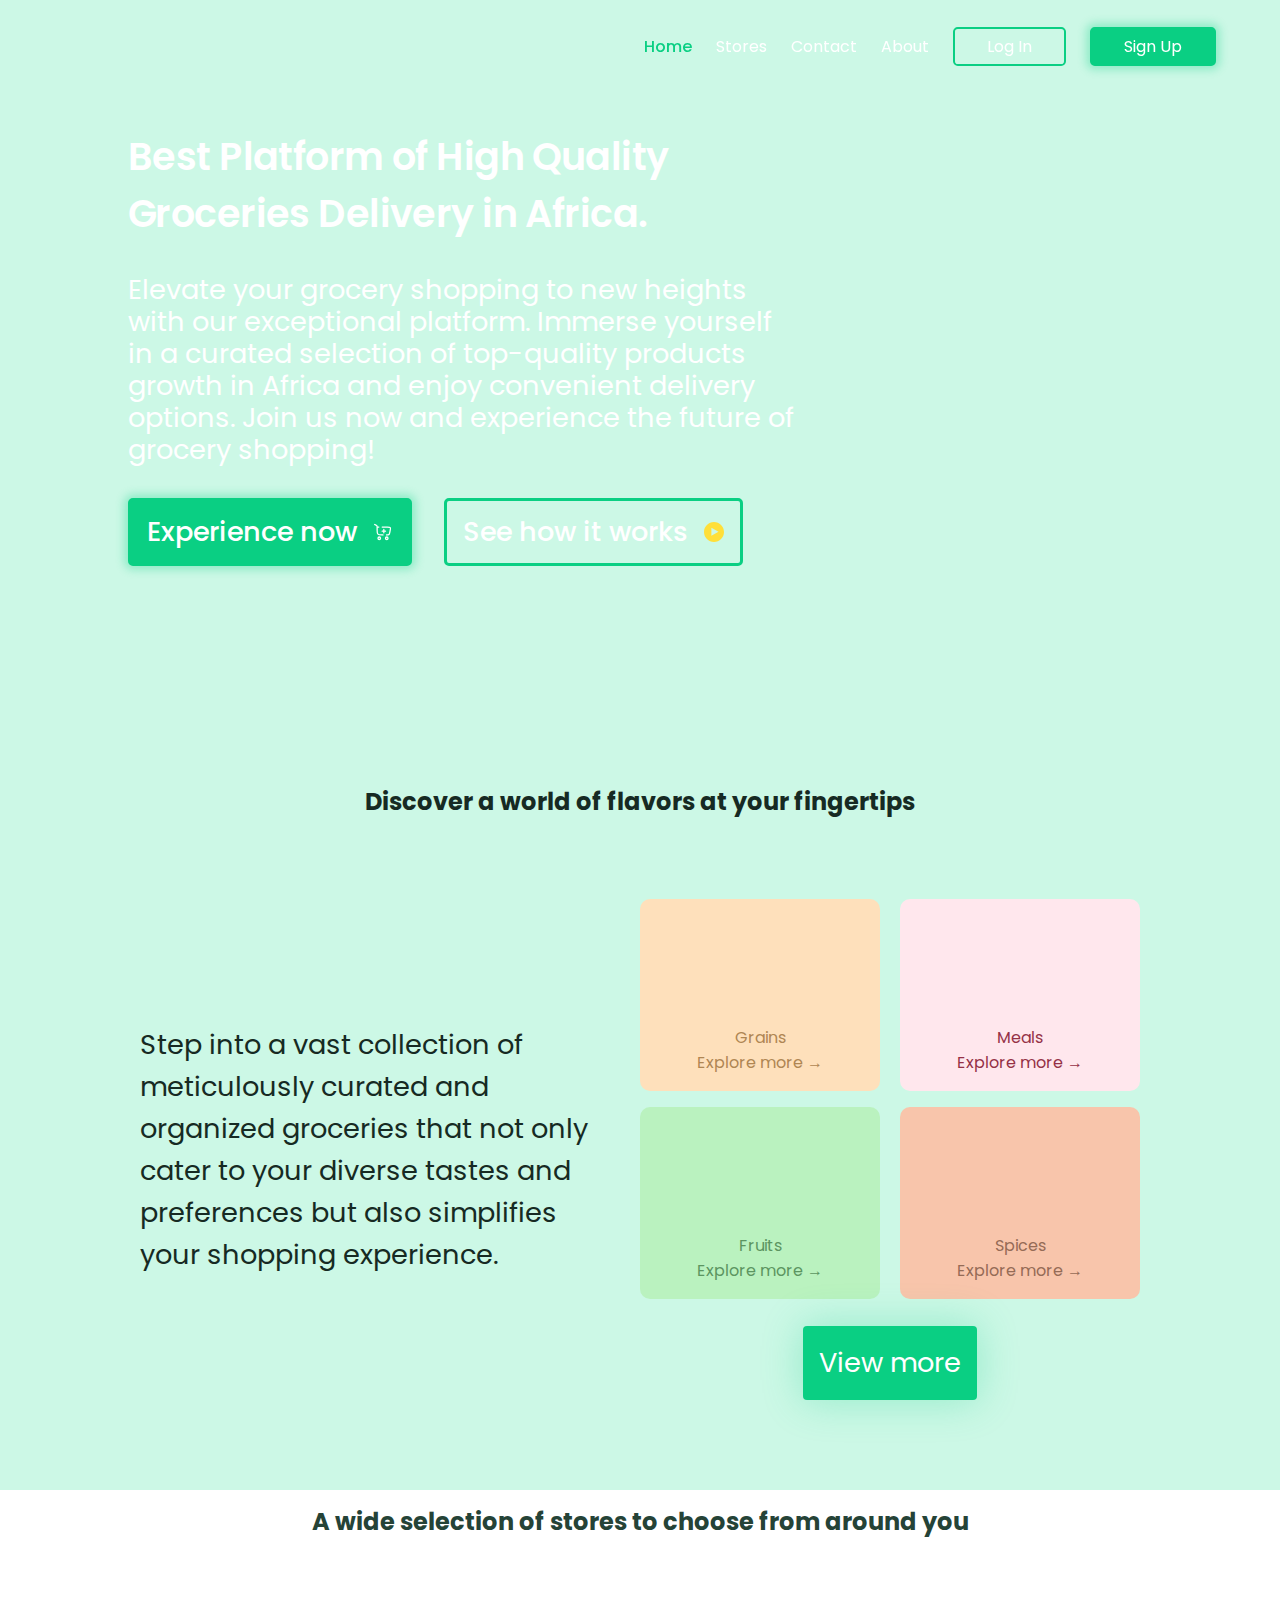
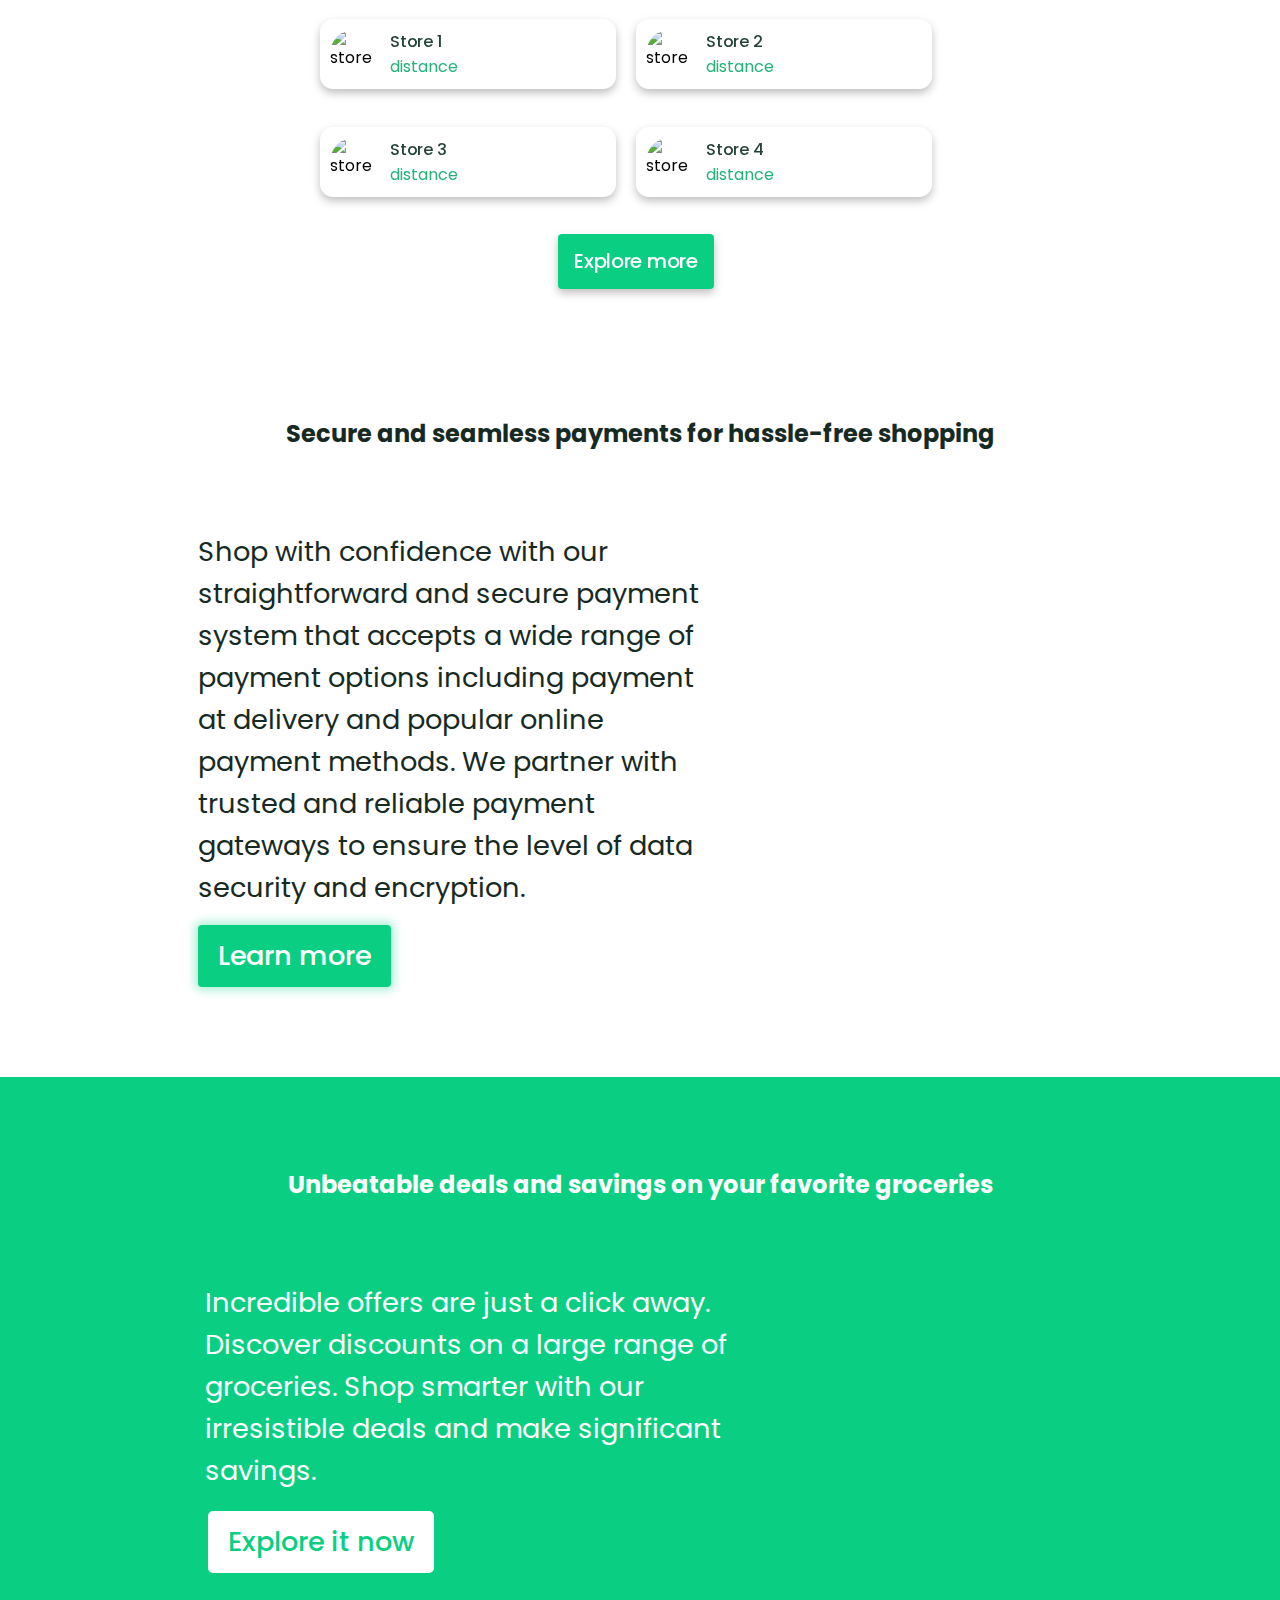
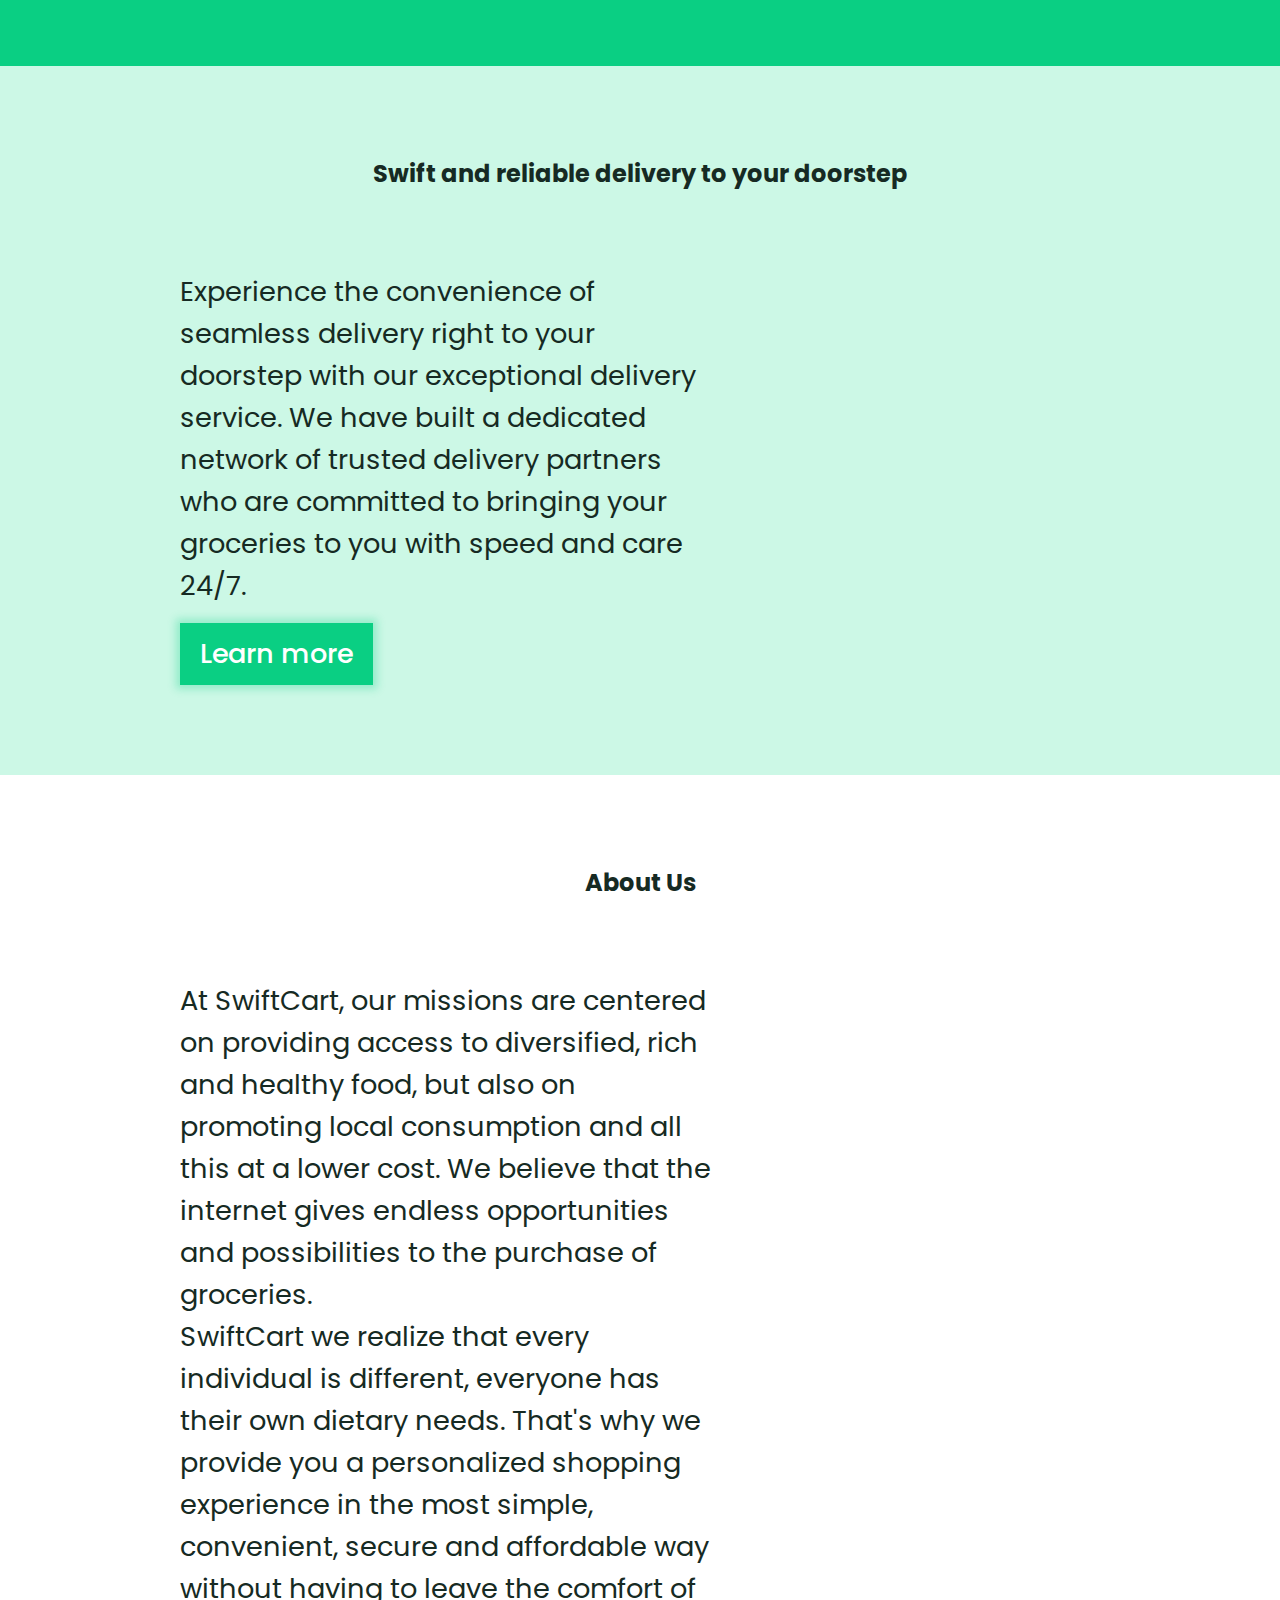
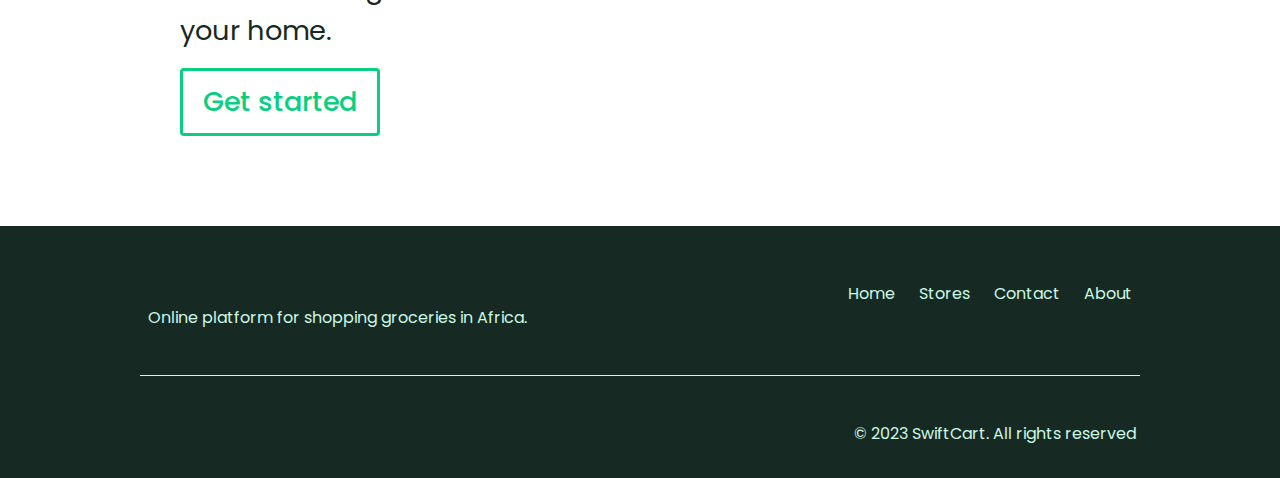
==== commit adf9885b: "responsiveness" ====
--- a/index.html
+++ b/index.html
@@ -60,8 +60,8 @@
           <a href="#" class="hero__section__cta">
             Experience now
             <svg
-              width="40"
-              height="40"
+              width="20"
+              height="20"
               viewBox="0 0 40 40"
               fill="none"
               xmlns="http://www.w3.org/2000/svg"
@@ -96,8 +96,8 @@
           <a href="#" class="hero__section__cta">
             See how it works
             <svg
-              width="40"
-              height="40"
+              width="20"
+              height="20"
               viewBox="0 0 40 40"
               fill="none"
               xmlns="http://www.w3.org/2000/svg"
@@ -117,11 +117,12 @@
     
 
     <section id="products__section" class="section">
+      <h2 id="products__section__title" class="section__title">
+        Discover a world of flavors at your fingertips
+      </h2>
       <div id="products__section__container" class="container">
         <div id="products__section__left">
-          <h2 id="products__section__title" class="section__title">
-            Discover a world of flavors at your fingertips
-          </h2>
+          
           <p id="products__section__paragraph" class="section__paragraph">
             Step into a vast collection of meticulously curated and organized
             groceries that not only cater to your diverse tastes and preferences
@@ -223,11 +224,11 @@
  
 
     <section id="payment__section" class="section">
+      <h2 id="payment__section__title" class="section__title">
+        Secure and seamless payments for hassle-free shopping
+      </h2>
       <div id="payment__section__container" class="container">
         <div id="payment__section__left">
-          <h2 id="payment__section__title" class="section__title">
-            Secure and seamless payments for hassle-free shopping
-          </h2>
           <p id="payment__section__paragraph" class="section__paragraph">
             Shop with confidence with our straightforward and secure payment
             system that accepts a wide range of payment options including
@@ -242,11 +243,12 @@
     </section>
 
     <section id="deals__section" class="section">
+      <h2 id="deals__section__title" class="section__title">
+        Unbeatable deals and savings on your favorite groceries
+      </h2>
       <div id="deals__section__container" class="container">
         <div id="deals__section__left">
-          <h2 id="deals__section__title" class="section__title">
-            Unbeatable deals and savings on your favorite groceries
-          </h2>
+          
           <p id="deals__section__paragraph" class="section__paragraph">
             Incredible offers are just a click away. Discover discounts on a
             large range of groceries. Shop smarter with our irresistible deals
@@ -259,11 +261,12 @@
     </section>
 
     <section id="delivery__section" class="section">
+      <h2 id="delivery__section__title" class="section__title">
+        Swift and reliable delivery to your doorstep
+      </h2>
       <div id="delivery__section__container" class="container">
         <div id="delivery__section__left">
-          <h2 id="delivery__section__title" class="section__title">
-            Swift and reliable delivery to your doorstep
-          </h2>
+          
           <p id="delivery__section__paragraph" class="section__paragraph">
             Experience the convenience of seamless delivery right to your
             doorstep with our exceptional delivery service. We have built a
@@ -277,9 +280,9 @@
     </section>
 
     <section id="about__section" class="section">
+      <h2 id="about__section__title" class="section__title">About Us</h2>
       <div id="about__section__container" class="container">
         <div id="about__section__left">
-          <h2 id="about__section__title" class="section__title">About Us</h2>
           <p id="about__section__paragraph" class="section__paragraph">
             At SwiftCart, our missions are centered on providing access to
             diversified, rich and healthy food, but also on promoting local
--- a/style/style.css
+++ b/style/style.css
@@ -20,8 +20,7 @@
   --font-size-small: 0.1rem;
   --font-size-normal: 1rem;
   --font-size-medium: 1.7rem;
-  --font-size-semi-medium: 1.5rem
-  --font-size-big: 1.75rem;
+  --font-size-semi-medium: 1.5rem --font-size-big: 1.75rem;
   --font-size-very-big: 2.375rem;
   --font-weight-normal: 400;
   --font-weight-medium: 500;
@@ -85,7 +84,7 @@
     margin-left: 10%;
   }
 
- header #top__navbar {
+  header #top__navbar {
     display: none;
   }
 
@@ -117,6 +116,15 @@
   background-repeat: no-repeat;
   background-size: cover;
   cursor: pointer;
+}
+
+@media (max-width: 415px) {
+  .header__logo {
+    display: flex;
+    width: 15rem;
+    max-width: 170px;
+    height: 2.625rem;
+  }
 }
 
 #top__navbar {
@@ -283,11 +291,16 @@
   font-size: var(--font-size-very-big);
   max-width: 37.5rem;
   text-align: start;
+  font-style: normal;
+  font-weight: 600;
+  line-height: normal;
+  letter-spacing: -0.03563rem;
 }
 
 @media (max-width: 767px) {
   #hero__section {
     margin-left: 15rem;
+    font-size: inherit;
   }
 
   #hero__section p {
@@ -298,6 +311,31 @@
 
   #hero__section h1 {
     font-size: var(--font-size-medium);
+  }
+
+
+
+}
+
+@media (max-width: 415px) {
+  #hero__section {
+    margin-left: 7rem;
+    font-size: inherit;
+  }
+
+  #hero__section h1 {
+    font-size: 0.75rem !important;
+    line-height: 80%;
+    margin-top: 2.625rem;
+  }
+
+  #hero__section p {
+    font-size: 0.5rem !important;
+    width: 50%;
+  }
+
+  .hero__section__cta {
+    font-size: 0.5rem !important;
   }
 
 }
@@ -366,7 +404,7 @@
   width: 100%;
   background-color: var(--tertiary-color);
   display: flex;
-  flex-direction: row;
+  flex-direction: column;
   align-items: center;
   justify-content: center;
   flex: 1 0 auto;
@@ -400,8 +438,9 @@
   column-gap: var(--margin-small);
 }
 
-#products__section__title { 
+#products__section__title {
   color: var(--quaternary-color);
+  margin-bottom: 5rem;
 }
 
 #products__section__paragraph {
@@ -607,13 +646,14 @@
   width: 100%;
   background-color: var(--secondary-color);
   display: flex;
-  flex-direction: row;
+  flex-direction: column;
   align-items: center;
   justify-content: center;
   flex: 1 0 auto;
   padding-top: 5.625rem;
   padding-bottom: 5.625rem;
 }
+
 
 #payment__section__container {
   max-width: 1000px;
@@ -642,6 +682,7 @@
 
 #payment__section__title {
   color: var(--quaternary-color);
+  margin-bottom: 5rem;
 }
 
 #payment__section__paragraph {
@@ -675,7 +716,7 @@
   width: 100%;
   background-color: var(--primary-color);
   display: flex;
-  flex-direction: row;
+  flex-direction: column;
   align-items: center;
   justify-content: center;
   padding-top: 5.625rem;
@@ -709,8 +750,12 @@
 }
 
 #deals__section__title {
-  width: 100%;
-  color: var(--secondary-color);
+  display: flex;
+  justify-content: center;
+  width: 100%;
+  color: var(--secondary-color);
+  margin-bottom: 5rem;
+
 }
 
 #deals__section__paragraph {
@@ -742,7 +787,7 @@
   width: 100%;
   background-color: var(--tertiary-color);
   display: flex;
-  flex-direction: row;
+  flex-direction: column;
   align-items: center;
   justify-content: center;
   padding-top: 5.625rem;
@@ -778,6 +823,9 @@
 #delivery__section__title {
   width: 100%;
   color: var(--quaternary-color);
+  margin-bottom: 5rem;
+  display: flex;
+  justify-content: center;
 }
 
 #delivery__section__paragraph {
@@ -806,167 +854,175 @@
 
 /* Path: style/about.css */
 #about__section {
-    width: 100%;
-    background-color: var(--secondary-color);
+  width: 100%;
+  background-color: var(--secondary-color);
+  display: flex;
+  flex-direction: column;
+  align-items: center;
+  justify-content: center;
+  padding-top: 5.625rem;
+  padding-bottom: 5.625rem;
+}
+
+#about__section__container {
+  max-width: 1000px;
+  display: flex;
+  flex: 1 0 auto;
+  flex-direction: row;
+  align-items: center;
+  justify-content: space-between;
+  position: relative;
+}
+
+@media (max-width: 1050px) {
+  #about__section__container {
     display: flex;
-    flex-direction: row;
-    align-items: center;
-    justify-content: center;
-    padding-top: 5.625rem;
-    padding-bottom: 5.625rem;
-  }
-  
-  #about__section__container {
-    max-width: 1000px;
-    display: flex;
-    flex: 1 0 auto;
-    flex-direction: row;
-    align-items: center;
-    justify-content: space-between;
-    position: relative;
-  }
-
-  @media (max-width: 1050px) {
-    #about__section__container {
-      display: flex;
-      flex-direction: column-reverse;
-    }
-  }
-  
-  #about__section__left {
-    display: flex;
-    flex-direction: column;
-    align-items: flex-start;
-    justify-content: space-between;
-    max-width: 33.4375rem;
-    gap: var(--margin-small);
-  }
-  
-  #about__section__title {
-    width: 100%;
-    color: var(--quaternary-color);
-  }
-  
-  #about__section__paragraph {
-    font-size: var(--font-size-medium);
-    color: var(--quaternary-color);
-  }
-  
-  #about__section__button {
-    border: 0.1875rem solid var(--primary-color);
-    padding: 0.625rem var(--padding-medium);
-    border-radius: 0.25rem;
-    font-size: var(--font-size-medium);
-    color: var(--primary-color);
-    background-color: var(--secondary-color);
-    font-weight: var(--font-weight-medium);
-  }
-  
-  #about__section__button:hover {
-    padding: 0.625rem var(--padding-medium);
-    border-radius: 0.25rem;
-    font-size: var(--font-size-medium);
-    color: var(--secondary-color);
-    background-color: var(--primary-color);
-    font-weight: var(--font-weight-medium);
-    box-shadow: 0rem 0rem 0.5rem 0.25rem rgba(10, 207, 131, 0.3);
-  }
-  
-  #about__section__right {
-    width: 24.0625rem;
-    height: 24.0625rem;
-    background-position: center;
-    background-repeat: no-repeat;
-    background-image: url("../images/about.png");
-    background-size: cover;
-    position: relative;
-  }
+    flex-direction: column-reverse;
+    font-size: inherit;
+    transition: all 0.9s ease-in-out;
+  }
+}
+
+#about__section__left {
+  display: flex;
+  flex-direction: column;
+  align-items: flex-start;
+  justify-content: space-between;
+  max-width: 33.4375rem;
+  gap: var(--margin-small);
+}
+
+#about__section__title {
+  display: flex;
+  justify-content: center;
+  width: 100%;
+  color: var(--quaternary-color);
+  margin-bottom: 5rem;
+}
+
+#about__section__paragraph {
+  font-size: var(--font-size-medium);
+  color: var(--quaternary-color);
+}
+
+#about__section__button {
+  border: 0.1875rem solid var(--primary-color);
+  padding: 0.625rem var(--padding-medium);
+  border-radius: 0.25rem;
+  font-size: var(--font-size-medium);
+  color: var(--primary-color);
+  background-color: var(--secondary-color);
+  font-weight: var(--font-weight-medium);
+}
+
+#about__section__button:hover {
+  padding: 0.625rem var(--padding-medium);
+  border-radius: 0.25rem;
+  font-size: var(--font-size-medium);
+  color: var(--secondary-color);
+  background-color: var(--primary-color);
+  font-weight: var(--font-weight-medium);
+  box-shadow: 0rem 0rem 0.5rem 0.25rem rgba(10, 207, 131, 0.3);
+}
+
+#about__section__right {
+  width: 24.0625rem;
+  height: 24.0625rem;
+  background-position: center;
+  background-repeat: no-repeat;
+  background-image: url("../images/about.png");
+  background-size: cover;
+  position: relative;
+}
 
 /* Path: style/footer.css */
 footer {
-    width: 100%;
-    display: flex;
-    align-items: center;
-    justify-content: center;
-    background-color: var(--quaternary-color);
-    padding-top: var(--padding-big);
-    padding-bottom: var(--padding-big);
+  width: 100%;
+  display: flex;
+  align-items: center;
+  justify-content: center;
+  background-color: var(--quaternary-color);
+  padding-top: var(--padding-big);
+  padding-bottom: var(--padding-big);
 }
 
 #footer__container {
-    max-width: 1000px;
-    display: flex;
-    flex-direction: column;
-    align-items: center;
-    justify-content: space-between;
-    row-gap: 2.8125rem;
-    flex: 1 0 auto;
+  max-width: 1000px;
+  display: flex;
+  flex-direction: column;
+  align-items: center;
+  justify-content: space-between;
+  row-gap: 2.8125rem;
+  flex: 1 0 auto;
 }
 
 
 #footer__nav {
-    display: flex;
-    align-items: center;
-    justify-content: space-between;
-    width: 100%;
+  display: flex;
+  align-items: center;
+  justify-content: space-between;
+  width: 100%;
 }
 
 #footer__nav__logo {
-    display: flex;
-    flex-direction: column;
+  display: flex;
+  flex-direction: column;
 }
 
 #footer__logo {
-    display: flex;
-    width: 12rem;
-    height: 2.9rem;
-    justify-content: center;
-    align-items: flex-start;
-    background-image: url('../images/footer_logo.png');
-    background-position: center;
-    background-repeat: no-repeat;
-    background-size: cover;
-    cursor: pointer;
+  display: flex;
+  width: 12rem;
+  height: 2.9rem;
+  justify-content: center;
+  align-items: flex-start;
+  background-image: url('../images/footer_logo.png');
+  background-position: center;
+  background-repeat: no-repeat;
+  background-size: cover;
+  cursor: pointer;
+  margin-left: 0.5rem;
 }
 
 #footer__nav__logo p {
-    color: var(--primary-color);
-    font-size: var(--font-size-small);
+  color: var(--primary-color);
+  font-size: var(--font-size-small);
 }
 
 #bottom__navbar {
-    display: flex;
-    align-items: center;
-    justify-content: center;
+  display: flex;
+  align-items: center;
+  justify-content: center;
 }
 
 #bottom__navbar__links {
-    display: flex;
-    align-items: center;
-    justify-content: space-between;
-    gap: var(--margin-medium);
+  display: flex;
+  align-items: center;
+  justify-content: space-between;
+  gap: var(--margin-medium);
+  margin-right: 0.5rem;
 }
 
 .bottom__navbar__link {
-    width: 100%;
-    height: 100%;
-    color: var(--tertiary-color);
+  width: 100%;
+  height: 100%;
+  color: var(--tertiary-color);
 }
 
 
 .bottom__navbar__link:hover {
-    color: var(--primary-color);
+  color: var(--primary-color);
 }
 
 #footer__container hr {
-    height: 0.0625rem;
-    width: 100%;
-    background-color: var(--tertiary-color);
+  height: 0.0625rem;
+  width: 100%;
+  background-color: var(--tertiary-color);
 }
 
 #footer__container p:last-child {
-    width: 100%;
-    text-align: right;
-    color: var(--tertiary-color);
-}
-
+  width: 100%;
+  text-align: right;
+  color: var(--tertiary-color);
+  font-size: inherit;
+  margin-right: 0.5rem;
+}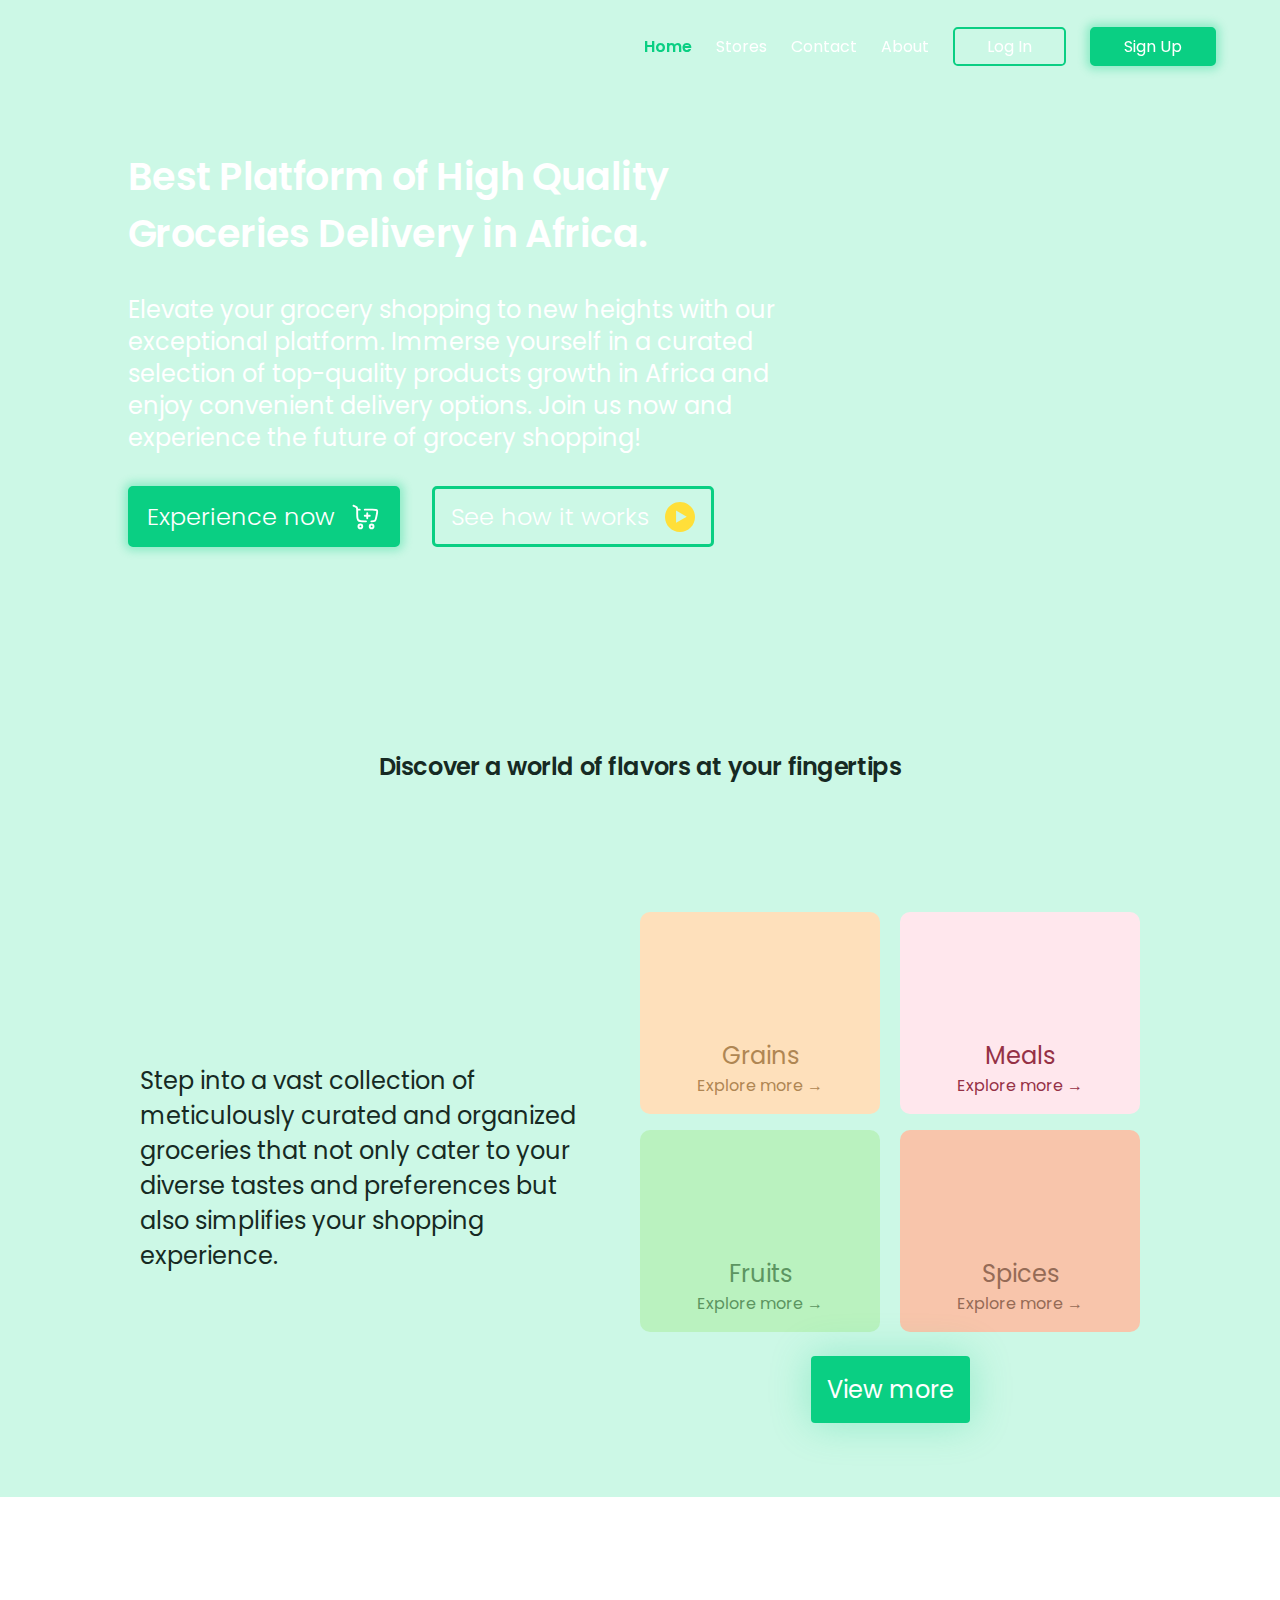
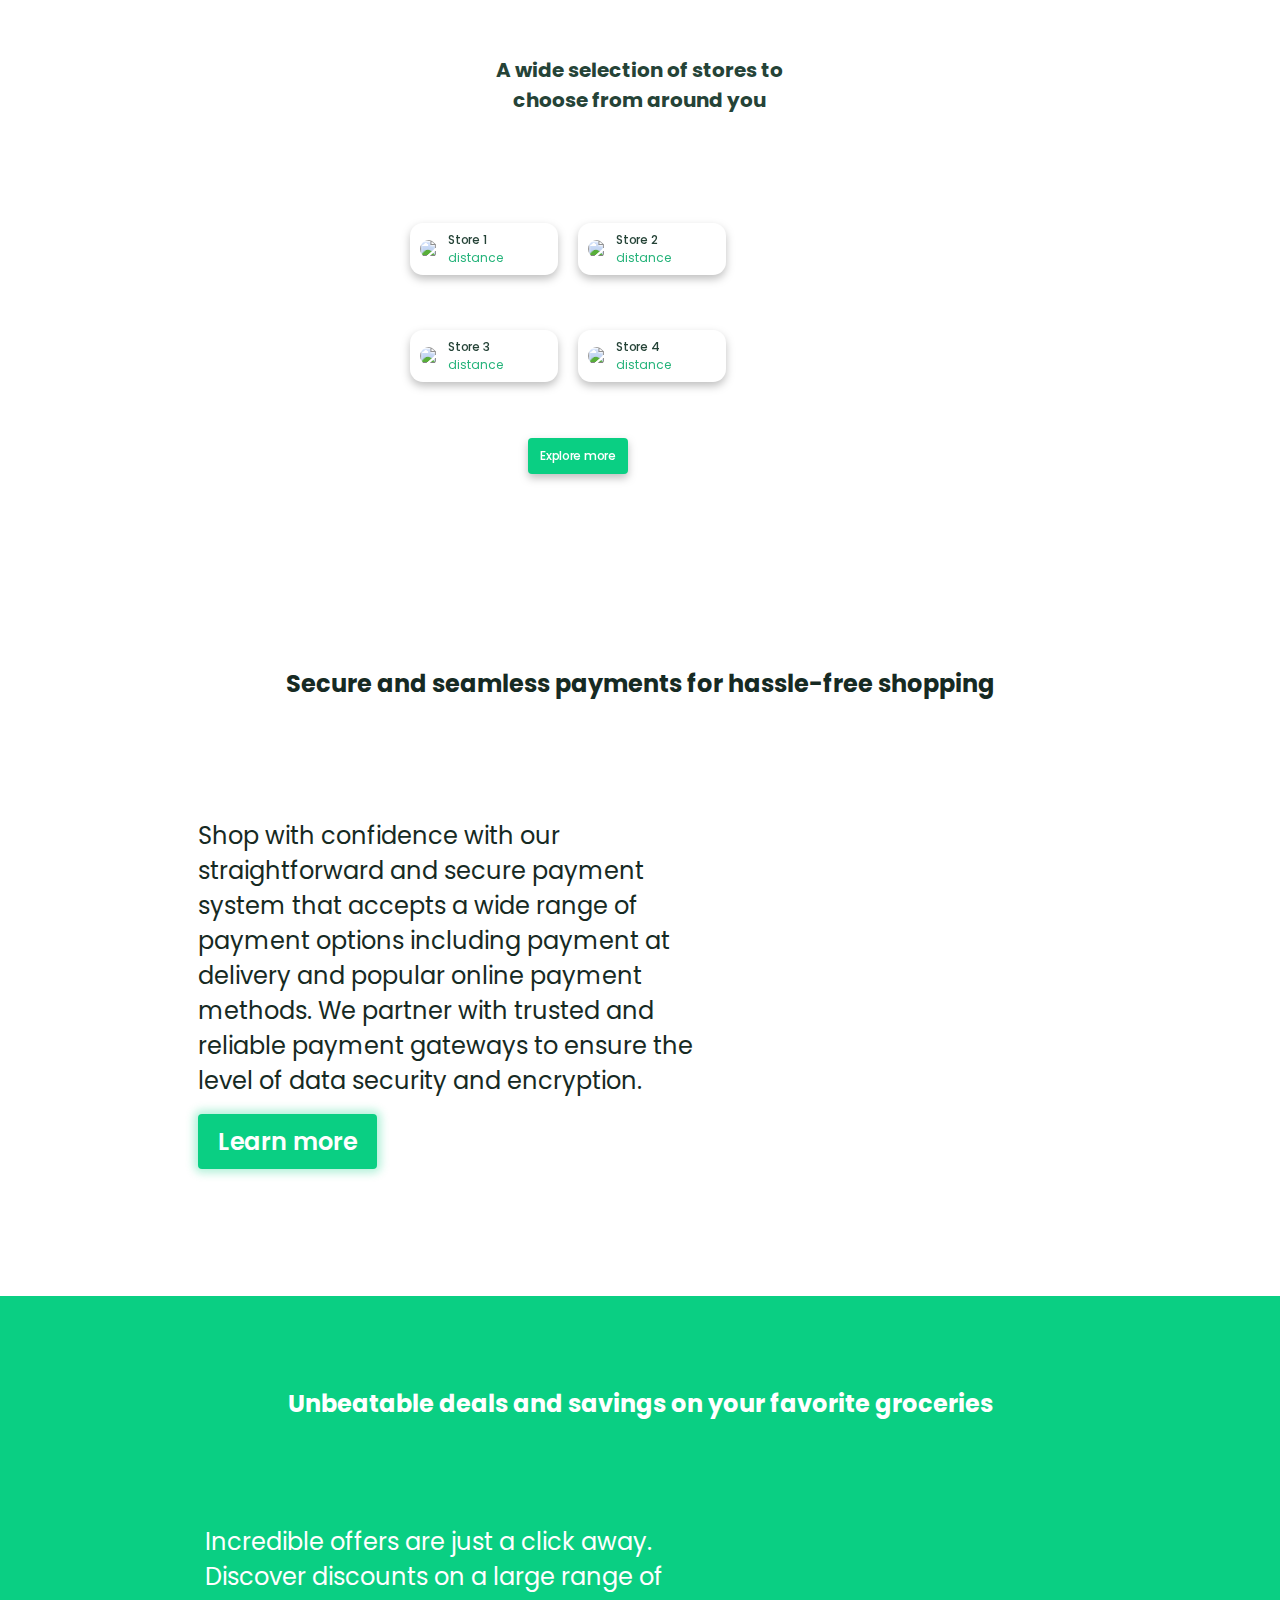
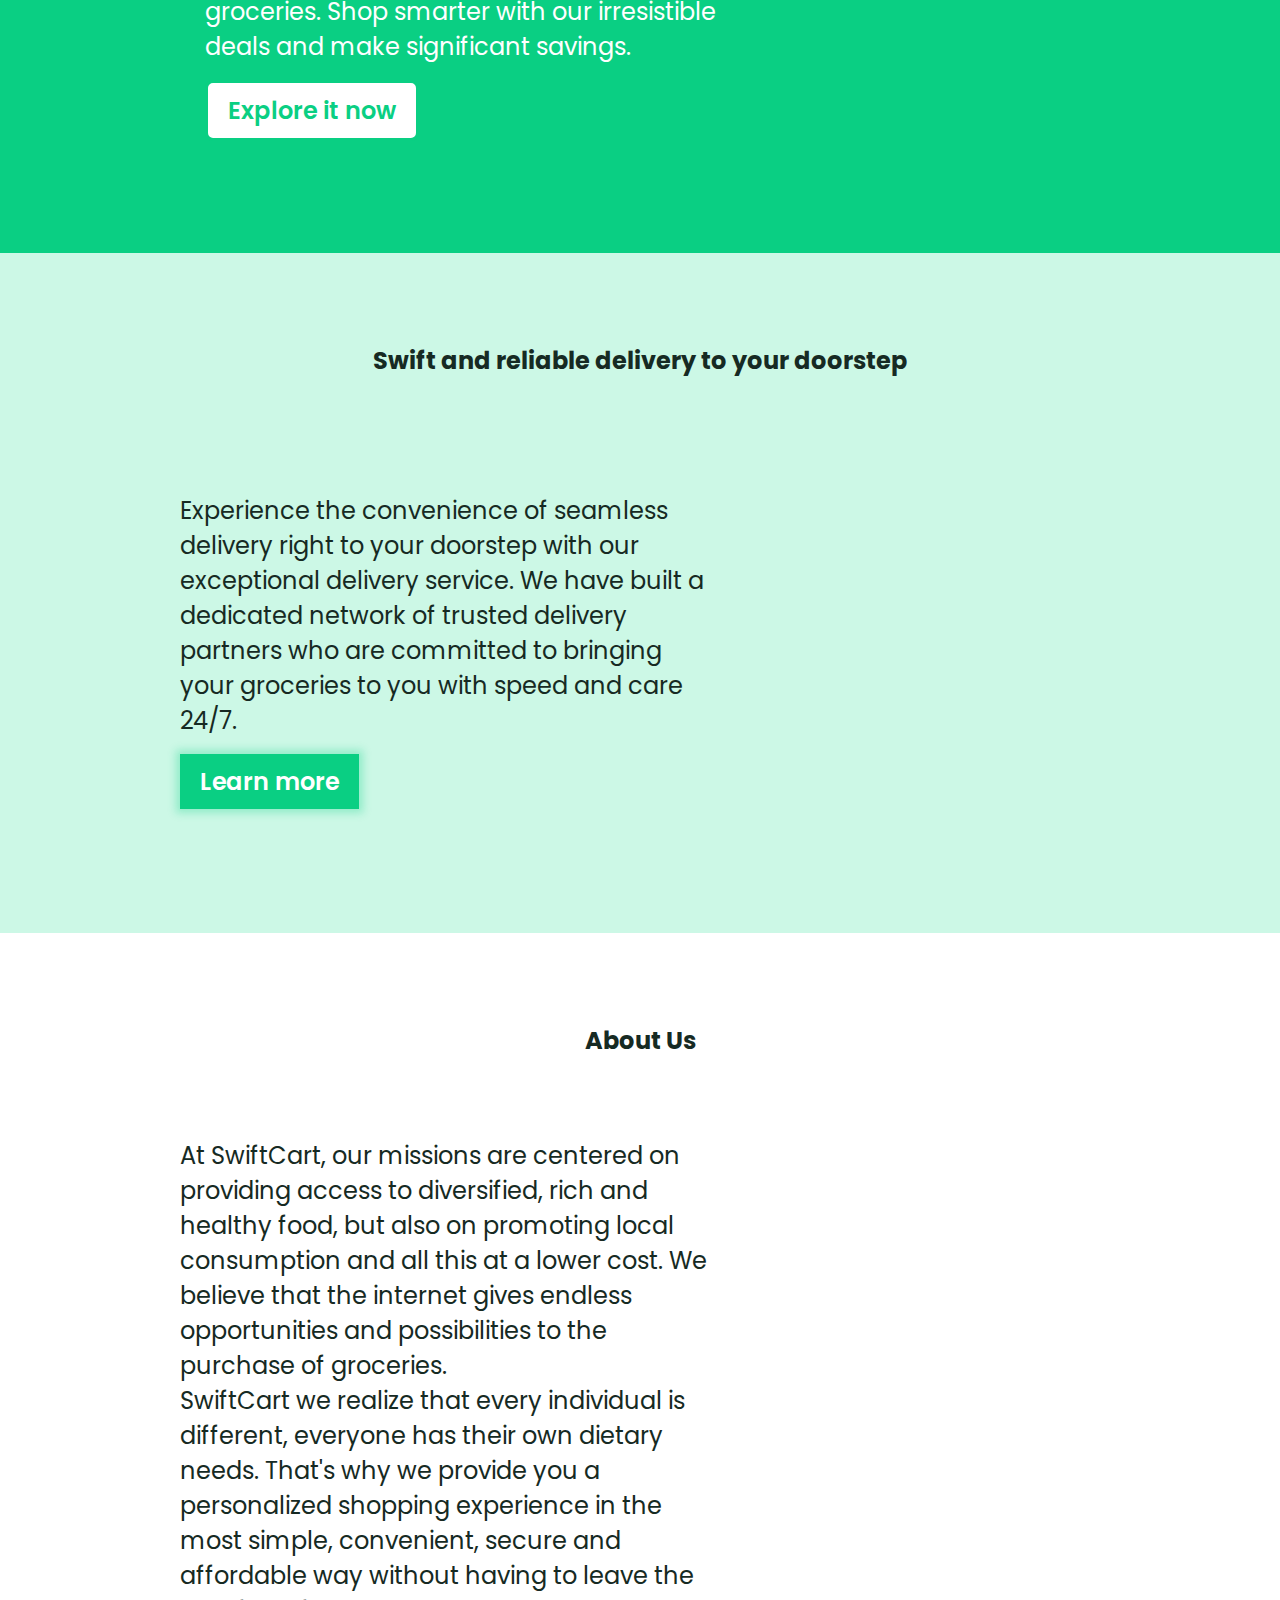
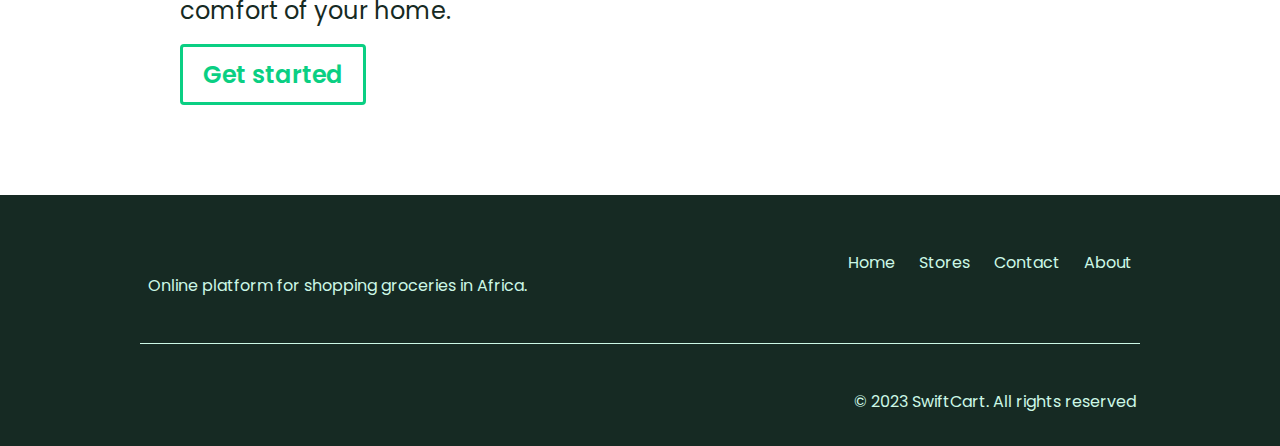
==== commit 809d2df3: "responsiveness chamges" ====
--- a/index.html
+++ b/index.html
@@ -60,8 +60,8 @@
           <a href="#" class="hero__section__cta">
             Experience now
             <svg
-              width="20"
-              height="20"
+              width="30"
+              height="30"
               viewBox="0 0 40 40"
               fill="none"
               xmlns="http://www.w3.org/2000/svg"
@@ -96,8 +96,8 @@
           <a href="#" class="hero__section__cta">
             See how it works
             <svg
-              width="20"
-              height="20"
+              width="30"
+              height="30"
               viewBox="0 0 40 40"
               fill="none"
               xmlns="http://www.w3.org/2000/svg"
--- a/style/style.css
+++ b/style/style.css
@@ -19,17 +19,20 @@
   --padding-medium: 1.25rem;
   --font-size-small: 0.1rem;
   --font-size-normal: 1rem;
-  --font-size-medium: 1.7rem;
-  --font-size-semi-medium: 1.5rem --font-size-big: 1.75rem;
+  --font-size-medium: 1.5rem;
+  --font-size-semi-medium: 1.5rem;
+  --font-size-big: 1.75rem;
   --font-size-very-big: 2.375rem;
+  --font-style-normal: normal;
   --font-weight-normal: 400;
-  --font-weight-medium: 500;
+  --font-weight-medium: 600;
   --font-weight-bold: 700;
   --font-family: "Poppins", sans-serif;
 }
 
 html {
   width: 100%;
+  overflow: none;
 }
 
 * {
@@ -74,7 +77,6 @@
 }
 
 @media (max-width: 767px) {
-
   header {
     display: flex;
     flex-direction: row;
@@ -122,7 +124,7 @@
   .header__logo {
     display: flex;
     width: 15rem;
-    max-width: 170px;
+    max-width: 9.375rem;
     height: 2.625rem;
   }
 }
@@ -257,7 +259,14 @@
 }
 
 /* Media Queries */
-@media (max-width: 25rem) {
+@media (max-width: 414px) {
+  .header__logo {
+    display: flex;
+    width: 60%;
+    max-width: 122px;
+    height: 1.9rem;
+  }
+
   .toggle-button {
     display: flex;
   }
@@ -288,13 +297,13 @@
 
 #hero__section h1 {
   color: var(--secondary-color);
+  max-width: 37.5rem;
   font-size: var(--font-size-very-big);
-  max-width: 37.5rem;
-  text-align: start;
-  font-style: normal;
-  font-weight: 600;
+  font-style: var(--font-size-normal);
+  font-weight: var(--font-weight-medium);
   line-height: normal;
   letter-spacing: -0.03563rem;
+  margin-top: 1.25rem;
 }
 
 @media (max-width: 767px) {
@@ -306,38 +315,48 @@
   #hero__section p {
     display: flex;
     flex-direction: column;
-    font-size: var(--font-size-small);
+    max-width: 33.8785rem !important;
+    font-size: var(--font-size-medium) !important;
   }
 
   #hero__section h1 {
     font-size: var(--font-size-medium);
   }
-
-
-
-}
-
-@media (max-width: 415px) {
+}
+
+@media (max-width: 414px) {
   #hero__section {
+    width: 100%;
     margin-left: 7rem;
     font-size: inherit;
   }
 
   #hero__section h1 {
-    font-size: 0.75rem !important;
-    line-height: 80%;
+    font-size: 1.45rem !important;
+    width: 70%;
+    line-height: 95%;
     margin-top: 2.625rem;
   }
 
   #hero__section p {
-    font-size: 0.5rem !important;
-    width: 50%;
+    font-size: 0.59rem !important;
+    width: 70%;
+    line-height: 0.82rem !important;
   }
 
   .hero__section__cta {
-    font-size: 0.5rem !important;
-  }
-
+    font-size: 0.5rem;
+    font-weight: 200 !important;
+  }
+
+  .hero__section__cta__item {
+    display: flex;
+    align-items: center;
+    justify-content: center;
+    width: 6.25rem !important;
+    height: 2.25rem !important;
+    font-weight: 300 !important;
+  }
 }
 
 #hero__section p {
@@ -378,7 +397,7 @@
 
 .hero__section__cta {
   color: var(--secondary-color);
-  font-weight: var(--font-weight-medium);
+  font-weight: 300;
   display: flex;
   align-items: center;
   justify-content: space-between;
@@ -392,12 +411,6 @@
   }
 }
 
-@media (max-width: 400px) {
-  #hero__section {
-    background-size: cover;
-  }
-}
-
 /* Path: style/products.css */
 
 #products__section {
@@ -408,8 +421,77 @@
   align-items: center;
   justify-content: center;
   flex: 1 0 auto;
-  padding-top: 5.625rem;
-  padding-bottom: 5.625rem;
+  padding-top: 4.625rem;
+  padding-bottom: 4.625rem;
+}
+
+@media (max-width: 767px) {
+  #products__section__right .products .product {
+    width: 46% !important;
+  }
+}
+
+@media (max-width: 414px) {
+  #products__section__title {
+    font-size: 1.25rem !important;
+    margin-left: 2rem;
+    margin-bottom: 10%;
+    transition: all 0.3s ease-in-out;
+  }
+
+  #products__section__paragraph {
+    font-size: 0.75rem !important;
+  }
+
+  .product .image {
+    width: 3.375rem !important;
+    height: 3.375rem !important;
+    transition: all 0.3s ease-in-out;
+  }
+
+  #products__section__right .products .product .product__name {
+    font-size: 0.75rem !important;
+    transition: all 0.3s ease-in-out;
+  }
+
+  .product:nth-child(1) .product__name,
+  .product:nth-child(1) .explore__button {
+    font-size: 0.75rem !important;
+    transition: all 0.3s ease-in-out;
+  }
+
+  .product:nth-child(2) .product__name,
+  .product:nth-child(2) .explore__button {
+    font-size: 0.75rem !important;
+    transition: all 0.3s ease-in-out;
+  }
+
+  .product:nth-child(3) .product__name,
+  .product:nth-child(3) .explore__button {
+    font-size: 0.75rem !important;
+    transition: all 0.3s ease-in-out;
+  }
+
+  .product:nth-child(4) .product__name,
+  .product:nth-child(4) .explore__button {
+    font-size: 0.75rem !important;
+    transition: all 0.3s ease-in-out;
+  }
+
+  #products__section__right .products .product {
+    width: 46% !important;
+    transition: all 0.3s ease-in-out;
+  }
+
+  .view__button {
+    display: flex;
+    align-items: center;
+    justify-content: center;
+    width: 6.25rem !important;
+    height: 2.25rem !important;
+    font-size: 0.75rem !important;
+    transition: all 0.3s ease-in-out;
+  }
 }
 
 #products__section__container {
@@ -439,13 +521,22 @@
 }
 
 #products__section__title {
+  /* color: var(--quaternary-color);
+  font-family: var(--font-size-medium);
+  font-weight: var(--font-weight-medium); */
+  margin-bottom: 10%;
   color: var(--quaternary-color);
-  margin-bottom: 5rem;
+  font-size: var(--font-size-medium);
+  font-style: var(--font-style-normal);
+  font-weight: var(--font-weight-medium);
+  line-height: normal;
+  letter-spacing: -0.02625rem;
 }
 
 #products__section__paragraph {
   font-size: var(--font-size-medium);
   color: var(--quaternary-color);
+  font-style: var(--font-style-normal);
 }
 
 #products__section__right {
@@ -548,7 +639,6 @@
   font-size: var(--font-size-medium);
   padding: var(--padding-small);
   color: var(--secondary-color);
-  font-size: var(--font-size-medium);
   cursor: pointer;
 }
 
@@ -558,21 +648,36 @@
   justify-content: center;
   background-color: #fff;
   width: 100%;
+  padding-top: 4.625rem;
+  padding-bottom: 4.625rem;
+}
+
+@media (max-width: 767px) {
+  #store__selection__section__title {
+    max-width: 39.875rem;
+  }
+
+  .store-container {
+    width: 14.25rem !important;
+    height: 4.1875rem !important;
+    transition: all 0.3s ease-in-out;
+  }
 }
 
 #store__header {
   color: #254337;
 }
 
-.store__container {
+ .store__container {
   display: flex;
   flex-direction: row;
   flex-wrap: wrap;
+  align-items: center;
   justify-content: center;
   width: 40.5624rem;
   height: 19.1875rem;
   flex-shrink: 0;
-}
+} 
 
 .store-container {
   display: flex;
@@ -641,6 +746,61 @@
   color: #25b37a;
 }
 
+@media (min-width: 414px) {
+  #store__header {
+    display: flex;
+    justify-content: center;
+    transition: all 0.3s ease-in-out;
+  }
+  #store__selection__section__title {
+    display: flex;
+    width: 60%;
+    margin-top: 5.25rem;
+    font-size: 1.25rem;
+    transition: all 0.3s ease-in-out;
+  }
+
+  .store-container {
+    width: 9.25rem !important;
+    height: 3.25rem !important;
+    transition: all 0.3s ease-in-out;
+  }
+
+  .store__container {
+    width: 26.25rem !important;
+    height: 19.1875rem !important;
+    transition: all 0.3s ease-in-out;
+  }
+
+  .store-container img {
+    width: 1.125rem;
+    height: 1.125rem;
+    transition: all 0.3s ease-in-out;
+  }
+
+  #store__name {
+   font-size: 0.75rem;
+    transition: all 0.3s ease-in-out; 
+  }
+
+  #distance {
+    font-size: 0.75rem;
+    transition: all 0.3s ease-in-out;
+  }
+
+  #store__button {
+    width: 6.25rem;
+    height: 2.25rem;
+    transition: all 0.3s ease-in-out;
+  }
+
+  #store__selection__section__button {
+    font-size: 0.75rem;
+    transition: all 0.3s ease-in-out;
+  }
+
+} 
+
 /* Path: style/payment.css */
 #payment__section {
   width: 100%;
@@ -653,7 +813,6 @@
   padding-top: 5.625rem;
   padding-bottom: 5.625rem;
 }
-
 
 #payment__section__container {
   max-width: 1000px;
@@ -709,7 +868,37 @@
   background-size: cover;
 }
 
-
+@media (max-width: 414px) {
+  #payment__section__title {
+    font-size: 1.25rem !important;
+    margin-left: 2rem;
+    margin-bottom: 10%;
+    transition: all 0.3s ease-in-out;
+  }
+
+  #payment__section__left {
+    display: flex;
+    align-items: center;
+    transition: all 0.3s ease-in-out;
+  }
+
+  #payment__section__right {
+    width: 16.406285rem;
+    height: 18.59375rem;
+    transition: all 0.3s ease-in-out;
+  }
+
+  #payment__section__paragraph {
+    width: 90%;
+    font-size: 0.75rem !important;
+    transition: all 0.3s ease-in-out;
+  }
+
+  #payment__section__button {
+    font-size: 0.75rem !important;
+    transition: all 0.3s ease-in-out;
+  }
+}
 
 /* Path: style/deals */
 #deals__section {
@@ -755,7 +944,6 @@
   width: 100%;
   color: var(--secondary-color);
   margin-bottom: 5rem;
-
 }
 
 #deals__section__paragraph {
@@ -782,6 +970,38 @@
   background-size: cover;
 }
 
+@media (max-width: 414px) {
+  #deals__section__title {
+    font-size: 1.25rem !important;
+    margin-left: 2rem;
+    margin-bottom: 10%;
+    transition: all 0.3s ease-in-out;
+  }
+
+  #deals__section__left {
+    display: flex;
+    align-items: center;
+    transition: all 0.3s ease-in-out;
+  }
+
+  #deals__section__right {
+    width: 16.406285rem;
+    height: 12.8125rem;
+    transition: all 0.3s ease-in-out;
+  }
+
+  #deals__section__paragraph {
+    width: 90%;
+    font-size: 0.75rem !important;
+    transition: all 0.3s ease-in-out;
+  }
+
+  #deals__section__button {
+    font-size: 0.75rem !important;
+    transition: all 0.3s ease-in-out;
+  }
+}
+
 /* delivery */
 #delivery__section {
   width: 100%;
@@ -850,6 +1070,38 @@
   background-repeat: no-repeat;
   background-image: url("../images/delivery.svg");
   background-size: cover;
+}
+
+@media (max-width: 414px) {
+  #delivery__section__title {
+    font-size: 1.25rem !important;
+    margin-left: 2rem;
+    margin-bottom: 10%;
+    transition: all 0.3s ease-in-out;
+  }
+
+  #delivery__section__left {
+    display: flex;
+    align-items: center;
+    transition: all 0.3s ease-in-out;
+  }
+
+  #delivery__section__right {
+    width: 16.406285rem;
+    height: 16.406285rem;
+    transition: all 0.3s ease-in-out;
+  }
+
+  #delivery__section__paragraph {
+    width: 90%;
+    font-size: 0.75rem !important;
+    transition: all 0.3s ease-in-out;
+  }
+
+  #delivery__section__button {
+    font-size: 0.75rem !important;
+    transition: all 0.3s ease-in-out;
+  }
 }
 
 /* Path: style/about.css */
@@ -935,6 +1187,38 @@
   position: relative;
 }
 
+@media (max-width: 414px) {
+  #about__section__title {
+    font-size: 1.25rem !important;
+    margin-left: 2rem;
+    margin-bottom: 10%;
+    transition: all 0.3s ease-in-out;
+  }
+
+  #about__section__left {
+    display: flex;
+    align-items: center;
+    transition: all 0.3s ease-in-out;
+  }
+
+  #about__section__right {
+    width: 16.406285rem;
+    height: 16.406285rem;
+    transition: all 0.3s ease-in-out;
+  }
+
+  #about__section__paragraph {
+    width: 90%;
+    font-size: 0.75rem !important;
+    transition: all 0.3s ease-in-out;
+  }
+
+  #about__section__button {
+    font-size: 0.75rem !important;
+    transition: all 0.3s ease-in-out;
+  }
+}
+
 /* Path: style/footer.css */
 footer {
   width: 100%;
@@ -956,7 +1240,6 @@
   flex: 1 0 auto;
 }
 
-
 #footer__nav {
   display: flex;
   align-items: center;
@@ -975,7 +1258,7 @@
   height: 2.9rem;
   justify-content: center;
   align-items: flex-start;
-  background-image: url('../images/footer_logo.png');
+  background-image: url("../images/footer_logo.png");
   background-position: center;
   background-repeat: no-repeat;
   background-size: cover;
@@ -1008,7 +1291,6 @@
   color: var(--tertiary-color);
 }
 
-
 .bottom__navbar__link:hover {
   color: var(--primary-color);
 }
@@ -1025,4 +1307,21 @@
   color: var(--tertiary-color);
   font-size: inherit;
   margin-right: 0.5rem;
-}+}
+
+@media (max-width: 414px) {
+  #footer__logo {
+    margin-left: 18%;
+    width: 6rem;
+    height: 1.45rem;
+  }
+
+  #footer__container p:last-child {
+    width: 70%;
+    font-size: 10%;
+  }
+
+  .bottom__navbar__link {
+    font-size: 0.75rem;
+  }
+}
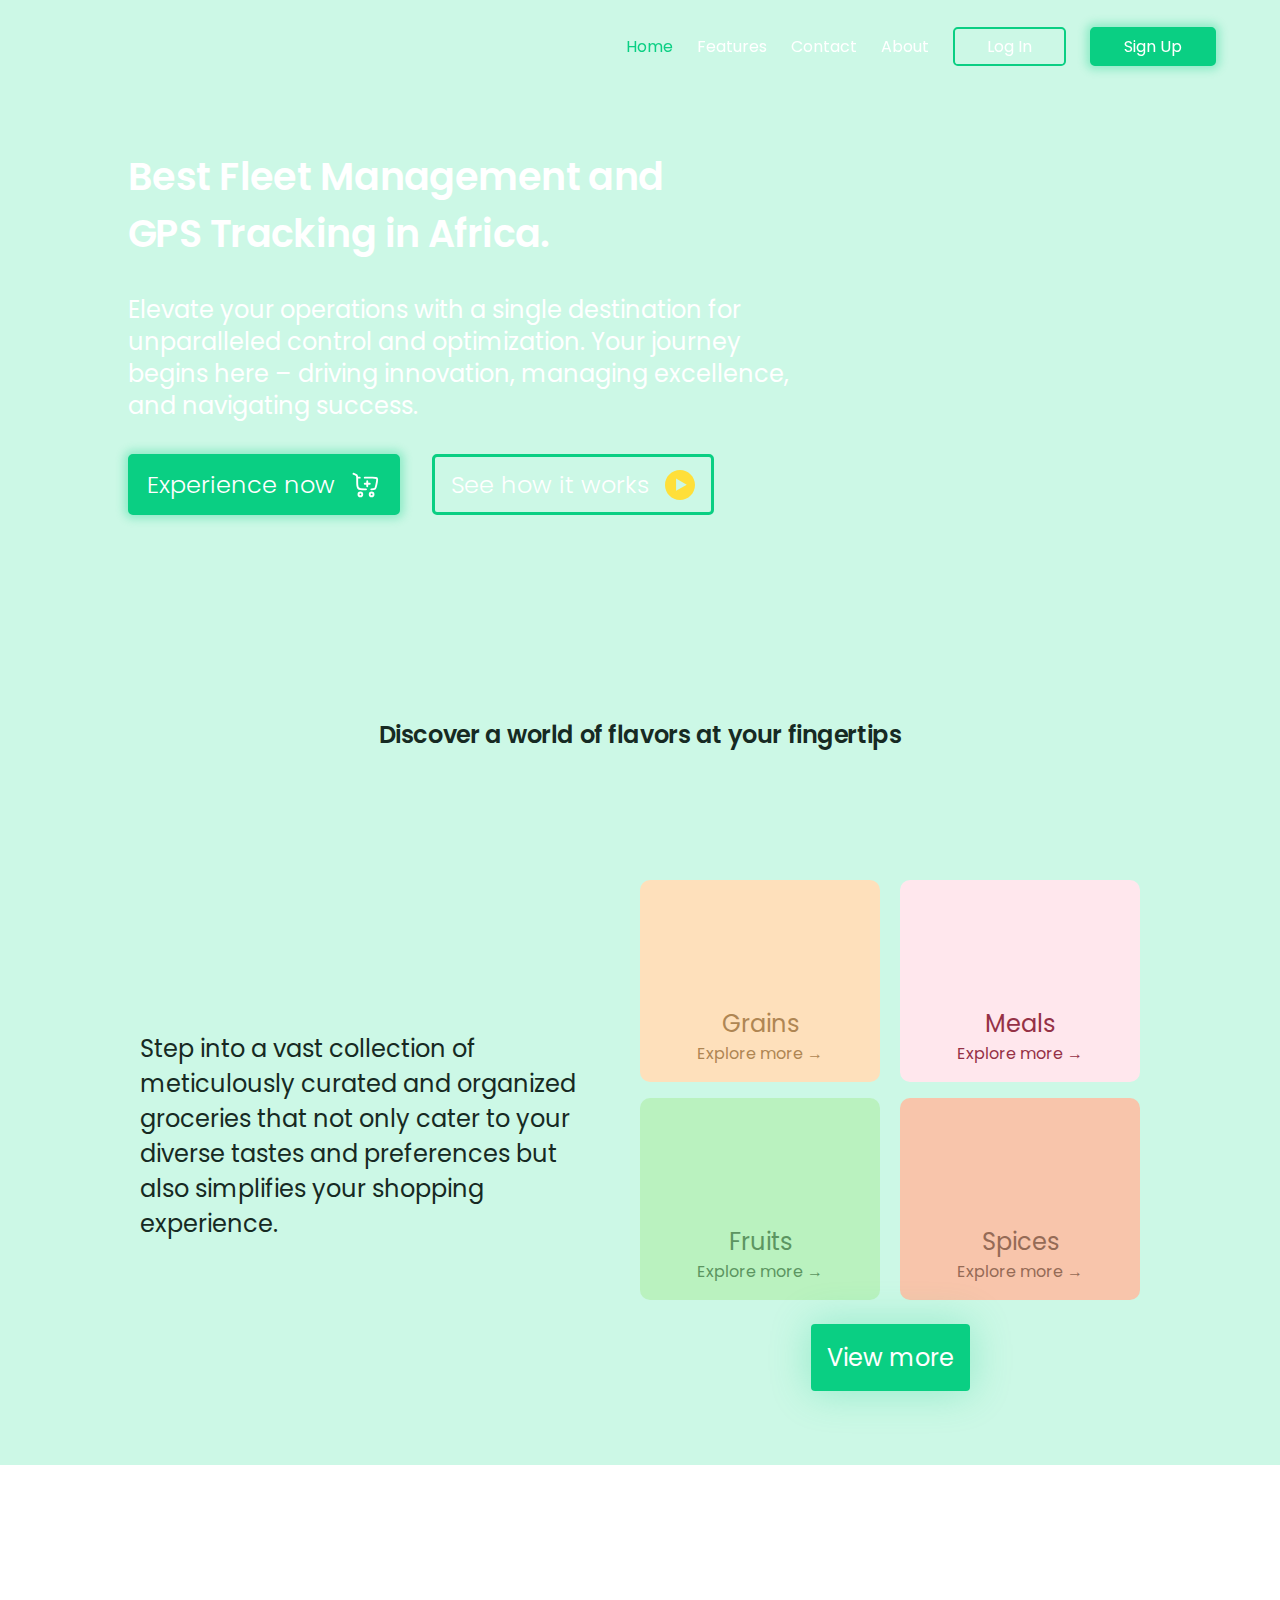
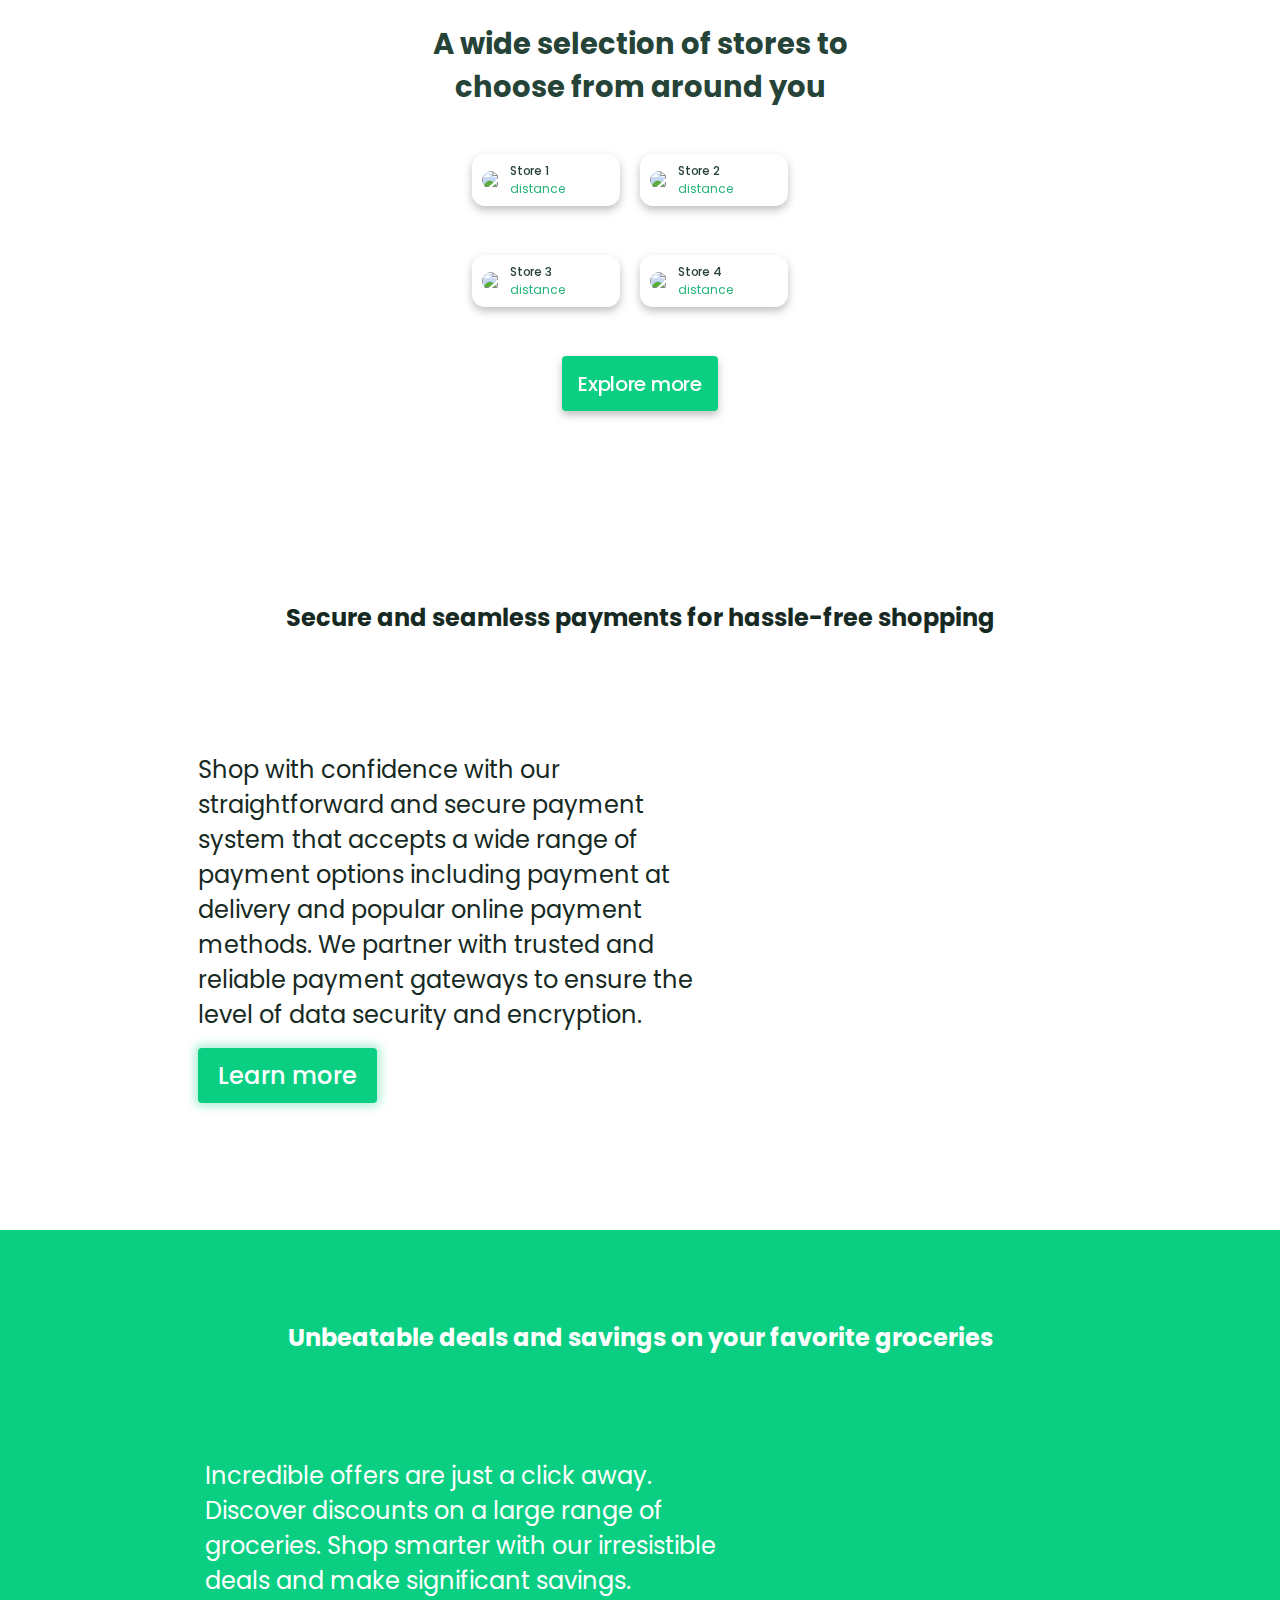
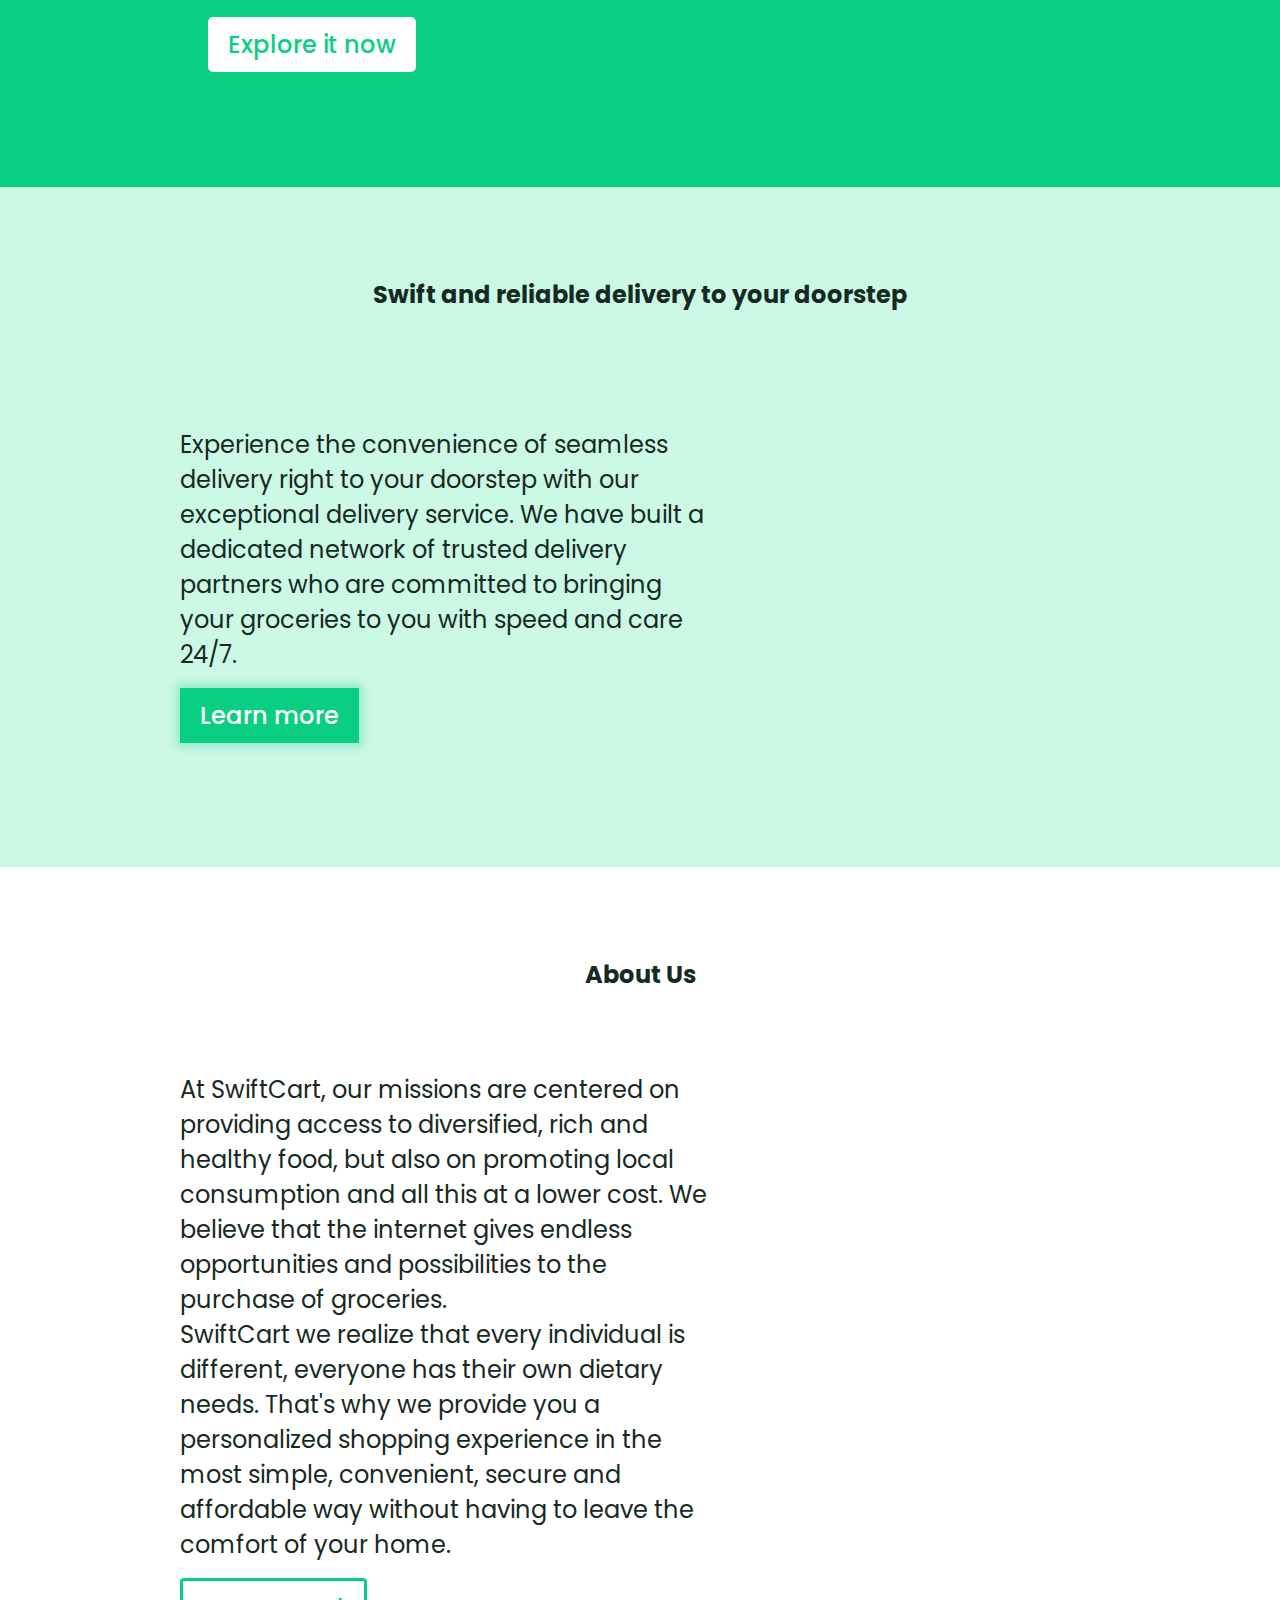
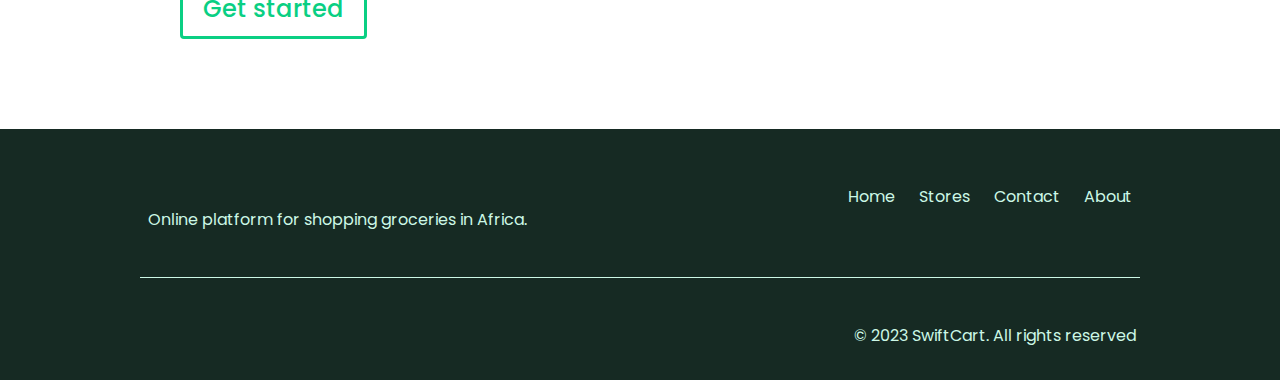
==== commit e2fb9830: "Navio frontend" ====
--- a/index.html
+++ b/index.html
@@ -7,53 +7,163 @@
 
     <!-- CSS -->
     <link rel="stylesheet" href="./style/style.css" />
-    <title>SwiftCart - Landing Page</title>
+    <title>Navio Credit Ltd</title>
   </head>
   <body>
-    <header class="header">
-      <a href="index.html" class="header__logo"></a>
-      
-      <nav id="top__navbar">
-        <ul id="top__navbar__links">
-
-          <li class="top__navbar__link__item">
-            <a href="#hero__section" class="top__navbar__link active">Home</a>
-          </li>
-          <li class="top__navbar__link__item">
-            <a href="#store__selection__section" class="top__navbar__link">Stores</a>
-          </li>
-          <li class="top__navbar__link__item">
-            <a href="#" class="top__navbar__link">Contact</a>
-          </li>
-          <li class="top__navbar__link__item">
-            <a href="#about__section" class="top__navbar__link">About</a>
-          </li>
-        </ul>
-
-        <ul id="top__navbar__ctas">
-          <li class="top__navbar__cta__item">
-            <a href="login.html" class="top__navbar__cta">Log In</a>
-          </li>
-          <li class="top__navbar__cta__item">
-            <a href="signup.html" class="top__navbar__cta">Sign Up</a>
-          </li>
-        </ul>
-      </nav>
-
-      <div id="top__navbar__hamburger">
-        <div class="hamburger__bar" id="hamburger__bar1"></div>
-        <div class="hamburger__bar" id="hamburger__bar2"></div>
-        <div class="hamburger__bar" id="hamburger__bar3"></div>
-      </div>
-    </header>
+    <!-- <div class="header-area header-area-absolute">
+      <div class="header-top-bar-info border-bottom">
+        <div class="container">
+          <div class="row">
+            <div class="col-md-12">
+              <div class="top-bar-wrap">
+                <div class="top-bar-left">
+                  <ul class="top-bar-menu">
+                    <li class="item-1">
+                      <a href="https://runda.co.ke">Runda Heavy</a>
+                    </li>
+                    <li class="item-2">
+                      <a href="http://flexifuture.org">Logistics</a>
+                    </li>
+                    <li class="item-3">
+                      <a href="http://buffaloke.com">Show Room</a>
+                    </li>
+                    <li class="item-4">
+                      <a href="http://farasi.com">Manufacture</a>
+                    </li>
+                 </ul>
+                </div>
+                <div class="top-bar-right">
+                  <div class="fontsizeBlock">
+                    <div class="fsize-decrease">
+                      <a class="btn-signin-portal" href="http://navi.co.ke/signin">
+                        Login
+                      </a>
+                    </div>
+                  </div>
+                  <div class="fontsizeBlock">
+                    <div class="fsize-decrease">
+                      <a class="btn-signin-portal" href="http://navi.co.ke/faqs">
+                        FAQs
+                      </a>
+                    </div>
+                  </div>
+                  <div class="header-search-form-two">
+                    <form action="#" class="search-from-top-active">
+                      <div class="search-icon" id="search-overlay-trigger">
+                        <a href="javascript:void(0)" id="mainsearch">
+                          <i class="fa fa-search"></i>
+                        </a>
+                      </div>
+                    </form>
+                  </div>
+                  <div class="allsites-menu">
+                    <a>
+                      <span class="allsite_header--text">
+                        <i class="icofont-web"></i>
+                        "All sites"
+                      </span>
+                    </a>
+                  </div>  
+                </div>
+              </div>
+            </div>
+          </div>
+        </div>
+      </div>
+      <div class="header-bottom-wrap header-sticky">
+        <div class="container">
+          <div class="row">
+            <div class="col-lg-12">
+              <div class="header position-relative">
+                #logo 
+                <div class="header_logo">
+                  <a href="http://navi.co.ke">
+                    <img src="C:\Users\USER\Pictures\Screenshots\navio.png" alt="Navi Logo">
+                  </a>
+                </div>
+                <div class="mobile-logo">
+                  <a href="C:\Users\USER\Pictures\Screenshots\navio.png">
+                    <div class="custom">
+                      <p>
+                        <img src="C:\Users\USER\Pictures\Screenshots\navio.png" alt="navi mobile picture">
+                      </p>
+                    </div>
+                  </a>
+                </div>
+                <div class="header-right">
+                  <div class="header_navigation menu-style-four d-none d-lg-block">
+                    <nav class="navigation-menu">
+                      <ul class>
+                        <li class="item-114 has-children parent">
+                          <a href="http://navi.co.ke">Fleet</a>
+                          <ul class="megamenu megamenu--mega sub-menu">
+                            <li class="item-115 has-children parent">
+                              <a href="http://navi.co.ke">GPS</a>
+                              <ul class="megamenu megamenu--mega sub-menu">
+                                <li class="item-2262">
+                                  <a href="http:buffaloke.co.ke">
+                                    Logistics
+                                  </a>
+                                </li>
+                              </ul>
+                            </li>
+                          </ul>
+                        </li>
+                      </ul>
+                    </nav>
+                  </div>
+                </div>
+              </div>
+            </div>
+          </div>
+        </div>
+      </div> -->
+      <header class="header">
+        <a href="index.html" class="header__logo"></a>
+        
+        <nav id="top__navbar">
+          <ul id="top__navbar__links">
+
+            <li class="top__navbar__link__item">
+              <a href="#hero__section" class="top__navbar__link active">Home</a>
+            </li>
+            <li class="top__navbar__link__item">
+              <a href="#store__selection__section" class="top__navbar__link">Features</a>
+            </li>
+            <li class="top__navbar__link__item">
+              <a href="#" class="top__navbar__link">Contact</a>
+            </li>
+            <li class="top__navbar__link__item">
+              <a href="#about__section" class="top__navbar__link">About</a>
+            </li>
+          </ul>
+
+          <ul id="top__navbar__ctas">
+            <li class="top__navbar__cta__item">
+              <a href="login.html" class="top__navbar__cta">Log In</a>
+            </li>
+            <li class="top__navbar__cta__item">
+              <a href="signup.html" class="top__navbar__cta">Sign Up</a>
+            </li>
+          </ul>
+        </nav>
+
+        <div id="top__navbar__hamburger">
+          <div class="hamburger__bar" id="hamburger__bar1"></div>
+          <div class="hamburger__bar" id="hamburger__bar2"></div>
+          <div class="hamburger__bar" id="hamburger__bar3"></div>
+        </div>
+      </header>
+  </div>
 
     <section id="hero__section" class="section">
-      <h1>Best Platform of High Quality Groceries Delivery in Africa.</h1>
+      <h1>Best Fleet Management and GPS Tracking in Africa.</h1>
       <p>
-        Elevate your grocery shopping to new heights with our exceptional
-        platform. Immerse yourself in a curated selection of top-quality
-        products growth in Africa and enjoy convenient delivery options. Join us
-        now and experience the future of grocery shopping!
+       <!--Welcome to our all-encompassing platform, where precision meets efficiency! 
+       Unleash the power of seamless logistics, real-time GPS tracking, intelligent fleet management, 
+       and hassle-free leasing services.-->
+       Elevate your operations with a single destination for unparalleled control and optimization. 
+       Your journey begins here – driving innovation, managing excellence, and navigating success. 
       </p>
       <ul id="hero__section__ctas">
         <li class="hero__section__cta__item">
--- a/style/style.css
+++ b/style/style.css
@@ -25,14 +25,14 @@
   --font-size-very-big: 2.375rem;
   --font-style-normal: normal;
   --font-weight-normal: 400;
-  --font-weight-medium: 600;
+  --font-weight-medium: 500;
+  --font-weight-semi-bold: 600;
   --font-weight-bold: 700;
   --font-family: "Poppins", sans-serif;
 }
 
 html {
   width: 100%;
-  overflow: none;
 }
 
 * {
@@ -73,7 +73,6 @@
   justify-content: space-between;
   padding: 2% 5%;
   z-index: 1000;
-  overflow: none;
 }
 
 @media (max-width: 767px) {
@@ -84,10 +83,6 @@
 
   header .header__logo {
     margin-left: 10%;
-  }
-
-  header #top__navbar {
-    display: none;
   }
 
   :root {
@@ -109,8 +104,8 @@
 .header__logo {
   display: flex;
   width: 20rem;
-  max-width: 170px;
-  height: 42.285px;
+  max-width: 10.625rem;
+  height: 2.6428125rem;
   justify-content: center;
   align-items: flex-start;
   background-image: url("../images/swifcart_logo.png");
@@ -127,6 +122,7 @@
     max-width: 9.375rem;
     height: 2.625rem;
   }
+
 }
 
 #top__navbar {
@@ -152,7 +148,7 @@
 .top__navbar__link.active,
 .top__navbar__link:hover {
   color: var(--primary-color);
-  font-weight: var(--font-weight-medium);
+  font-weight: var(--font-weight-normal);
 }
 
 #top__navbar__ctas {
@@ -169,7 +165,7 @@
   justify-content: center;
   padding: 0.3rem var(--padding-big);
   border-radius: 0.3rem;
-  border: 2px solid var(--primary-color);
+  border: 0.125rem solid var(--primary-color);
 }
 
 .top__navbar__cta__item:first-child:hover {
@@ -186,36 +182,166 @@
   cursor: pointer;
 }
 
-.hamburger__bar {
-  width: 2.6rem;
-  height: 0.3rem;
-  margin: 0.37rem 0;
-  border-radius: 2px;
-  background-color: var(--secondary-color);
-  transform: 0.4s;
-}
-
-#top__navbar__hamburger:hover .hamburger__bar {
-  background-color: var(--primary-color);
-}
-
-.close #hamburger__bar1 {
-  transform: translate(0, 0.6875rem) rotate(-45deg);
-}
-
-.close #hamburger__bar2 {
-  opacity: 0;
-}
-
-.close #hamburger__bar3 {
-  transform: translate(0, -11px) rotate(45deg);
-}
+@media (max-width: 820px) {
+  #top__navbar__hamburger {
+    display: block;
+    width: 1.875rem;
+    height: 1.5rem;
+    padding-right: 7%;
+  }
+
+  .hamburger__bar {
+    width: 2.6rem;
+    height: 0.3rem;
+    margin: 0.375rem 0 !important;
+    border-radius: 0.125rem;
+    background-color: var(--secondary-color);
+    -webkit-transition:all 0.3s ease-in-out;
+    transition: all 0.3s ease-in-out;
+  }
+  
+  #top__navbar__hamburger:hover .hamburger__bar {
+    background-color: var(--primary-color);
+  }
+  
+  #top__navbar__hamburger.active .hamburger__bar:nth-child(2){
+    opacity: 0;
+  }
+
+  #top__navbar__hamburger.active .hamburger__bar:nth-child(1){
+    transform: translateY(8px) rotate(45deg);
+  }
+
+  #top__navbar__hamburger.active .hamburger__bar:nth-child(3){
+    transform: translateY(-8px) rotate(-45deg);
+  }
+
+  #top__navbar {
+    position: fixed;
+    left: -100%;
+    top: 5.3125rem;
+    gap: 0;
+    flex-direction: column;
+    background-color: #2a2929;
+    height: 56.5%;
+    width: 75%;
+    text-align: center;
+    transition: 0.3s;
+    box-shadow: 0 0.25rem 0.5rem rgba(0, 0, 0, 0.15);
+    
+  }
+
+  #top__navbar__links {
+    display: flex;
+    flex-direction: column;
+    gap: 3.45rem;
+    margin: 1rem 0;
+  }
+  
+  #top__navbar.active {
+    left: 0;
+  }
+
+  #top__navbar__ctas {
+    display: block;
+    margin: 1rem 0;
+    gap: 10%;
+  }
+
+  .top__navbar__cta__item {
+    margin-bottom: 1rem;
+  }
+  
+
+}
+
+
+@media (max-width: 767px) {
+  #top__navbar__hamburger {
+    display: block;
+    width: 1.875rem;
+    height: 1.5rem;
+    padding-right: 5% !important;
+  }
+
+  .hamburger__bar {
+    width: 1.6rem !important;
+    height: 0.125rem !important;
+    margin: 0.25rem 0;
+    border-radius: 0.125rem;
+    background-color: var(--secondary-color);
+    -webkit-transition:all 0.3s ease-in-out;
+    transition: all 0.3s ease-in-out;
+  }
+  
+  #top__navbar__hamburger:hover .hamburger__bar {
+    background-color: var(--primary-color);
+  }
+  
+  #top__navbar__hamburger.active .hamburger__bar:nth-child(2){
+    opacity: 0;
+  }
+
+  #top__navbar__hamburger.active .hamburger__bar:nth-child(1){
+    transform: translateY(8px) rotate(45deg);
+  }
+
+  #top__navbar__hamburger.active .hamburger__bar:nth-child(3){
+    transform: translateY(-8px) rotate(-45deg);
+  }
+
+  #top__navbar {
+    position: fixed;
+    left: -100%;
+    top: 5.2%;
+    gap: 0;
+    flex-direction: column;
+    background-color: #2a2929;
+    height: 56.5%;
+    width: 75%;
+    text-align: center;
+    transition: 0.3s;
+    box-shadow: 0 0.25rem 0.5rem rgba(0, 0, 0, 0.15);
+    
+  }
+
+
+
+  #top__navbar__links {
+    display: flex;
+    flex-direction: column;
+    gap: 3.45rem;
+    margin: 1rem 0;
+  }
+
+  #top__navbar.active {
+    left: 0;
+  }
+
+  #top__navbar__ctas {
+    display: block;
+    margin: 1rem 0;
+    gap: 10%;
+  }
+
+  .top__navbar__cta__item {
+    margin-bottom: 1rem;
+  }
+
+}
+
+
+
+
 
 .scrolled__header {
   background-color: var(--secondary-color);
   transition: background-color 200ms linear;
   box-shadow: 0rem 0rem 0.5rem 0.25rem rgba(89, 89, 89, 0.3);
-}
+  overflow: hidden;
+}
+
+
 
 .scrolled__header a,
 .scrolled__header .top__navbar__cta__item:first-child .top__navbar__cta {
@@ -235,7 +361,7 @@
 }
 
 .top__navbar__cta__item:last-child {
-  border: 2px solid var(--primary-color);
+  border: 0.125rem solid var(--primary-color);
   background-color: var(--primary-color);
   box-shadow: 0rem 0rem 0.5rem 0.25rem rgba(10, 207, 131, 0.3);
 }
@@ -247,8 +373,8 @@
   display: none;
   flex-direction: column;
   justify-content: space-between;
-  width: 30px;
-  height: 21px;
+  width: 1.875rem;
+  height: 1.3125rem;
 }
 
 .toggle-button .bar {
@@ -263,7 +389,7 @@
   .header__logo {
     display: flex;
     width: 60%;
-    max-width: 122px;
+    max-width: 7.625rem;
     height: 1.9rem;
   }
 
@@ -272,18 +398,13 @@
   }
 
   #top__navbar__ctas {
-    display: none;
-  }
-
-  #top__navbar__links {
-    /* display: none; */
+    display: block;
   }
 }
 
 /* Path: style/hero.css */
 #hero__section {
   background-image: url("../images/hero_bg.png");
-  /* background-position: center; */
   background-repeat: no-repeat;
   background-size: cover;
   width: 100%;
@@ -293,6 +414,7 @@
   align-items: flex-start;
   justify-content: center;
   gap: var(--margin-big);
+  overflow: hidden;
 }
 
 #hero__section h1 {
@@ -300,7 +422,7 @@
   max-width: 37.5rem;
   font-size: var(--font-size-very-big);
   font-style: var(--font-size-normal);
-  font-weight: var(--font-weight-medium);
+  font-weight: var(--font-weight-semi-bold);
   line-height: normal;
   letter-spacing: -0.03563rem;
   margin-top: 1.25rem;
@@ -308,7 +430,7 @@
 
 @media (max-width: 767px) {
   #hero__section {
-    margin-left: 15rem;
+    width: 100%;
     font-size: inherit;
   }
 
@@ -322,12 +444,16 @@
   #hero__section h1 {
     font-size: var(--font-size-medium);
   }
+
+  .hero__section__cta {
+    font-size: 0.75rem;
+    transition: all 0.3s ease-in-out;
+  }
 }
 
 @media (max-width: 414px) {
   #hero__section {
     width: 100%;
-    margin-left: 7rem;
     font-size: inherit;
   }
 
@@ -404,12 +530,6 @@
   gap: 1rem;
 }
 
-/* Media Queries */
-@media (max-width: 767px) {
-  #hero__section {
-    width: 135%;
-  }
-}
 
 /* Path: style/products.css */
 
@@ -528,7 +648,7 @@
   color: var(--quaternary-color);
   font-size: var(--font-size-medium);
   font-style: var(--font-style-normal);
-  font-weight: var(--font-weight-medium);
+  font-weight: var(--font-weight-semi-bold);
   line-height: normal;
   letter-spacing: -0.02625rem;
 }
@@ -564,7 +684,7 @@
   flex-direction: column;
   align-items: center;
   justify-content: space-between;
-  border-radius: 10px;
+  border-radius: 0.625rem;
   padding-bottom: var(--margin-small);
 }
 
@@ -643,6 +763,13 @@
 }
 
 /* Stores */
+.container {
+  display: flex;
+  flex-direction: column;
+  align-items: center;
+  justify-content: center;
+}
+
 #store__selection__section {
   display: flex;
   justify-content: center;
@@ -650,6 +777,17 @@
   width: 100%;
   padding-top: 4.625rem;
   padding-bottom: 4.625rem;
+}
+
+#store__header {
+  color: #254337;
+  margin-bottom: 1.25rem;
+}
+
+
+#store__selection__section__title {
+  text-align: center;
+  font-size: 1.8125rem !important;
 }
 
 @media (max-width: 767px) {
@@ -664,48 +802,40 @@
   }
 }
 
-#store__header {
-  color: #254337;
-}
-
- .store__container {
+
+.store__container {
   display: flex;
   flex-direction: row;
   flex-wrap: wrap;
   align-items: center;
   justify-content: center;
-  width: 40.5624rem;
-  height: 19.1875rem;
+  width: 40.5624rem !important;
+  height: 19.1875rem !important;
   flex-shrink: 0;
-} 
+}
 
 .store-container {
   display: flex;
   align-items: center;
-  width: 18.5rem;
-  height: 4.375rem;
+  width: 18.5rem !important;
+  height: 4.375rem !important;
   flex-shrink: 0;
   border: none;
   background-color: white;
   margin-right: 1.25rem;
   border-radius: 0.8125rem;
-  filter: drop-shadow(0px 4px 4px rgba(0, 0, 0, 0.25));
+  filter: drop-shadow(0px 0.25rem 0.25rem rgba(0, 0, 0, 0.25));
 }
 
 .store-container:last-child {
   margin-right: 0;
 }
 
-#store__selection__section__title {
-  text-align: center;
-  margin-top: 0.875rem;
-  margin-bottom: 5rem;
-}
 
 #store__button {
   display: flex;
-  width: 9.75rem;
-  height: 3.43rem;
+  width: 9.75rem !important;
+  height: 3.43rem !important;
   flex-shrink: 0;
   background-color: #0acf83;
   justify-content: center;
@@ -717,7 +847,7 @@
 #store__selection__section__button {
   color: #fff;
   font-family: Poppins;
-  font-size: 1.25rem;
+  font-size: 1.25rem !important;
   font-style: normal;
   font-weight: 500;
   line-height: normal;
@@ -779,8 +909,8 @@
   }
 
   #store__name {
-   font-size: 0.75rem;
-    transition: all 0.3s ease-in-out; 
+    font-size: 0.75rem;
+    transition: all 0.3s ease-in-out;
   }
 
   #distance {
@@ -798,8 +928,7 @@
     font-size: 0.75rem;
     transition: all 0.3s ease-in-out;
   }
-
-} 
+}
 
 /* Path: style/payment.css */
 #payment__section {
@@ -815,7 +944,7 @@
 }
 
 #payment__section__container {
-  max-width: 1000px;
+  max-width: 62.5rem;
   display: flex;
   flex-direction: row;
   align-items: center;
@@ -1117,7 +1246,7 @@
 }
 
 #about__section__container {
-  max-width: 1000px;
+  max-width: 62.5rem;
   display: flex;
   flex: 1 0 auto;
   flex-direction: row;
@@ -1231,7 +1360,7 @@
 }
 
 #footer__container {
-  max-width: 1000px;
+  max-width: 62.5rem;
   display: flex;
   flex-direction: column;
   align-items: center;
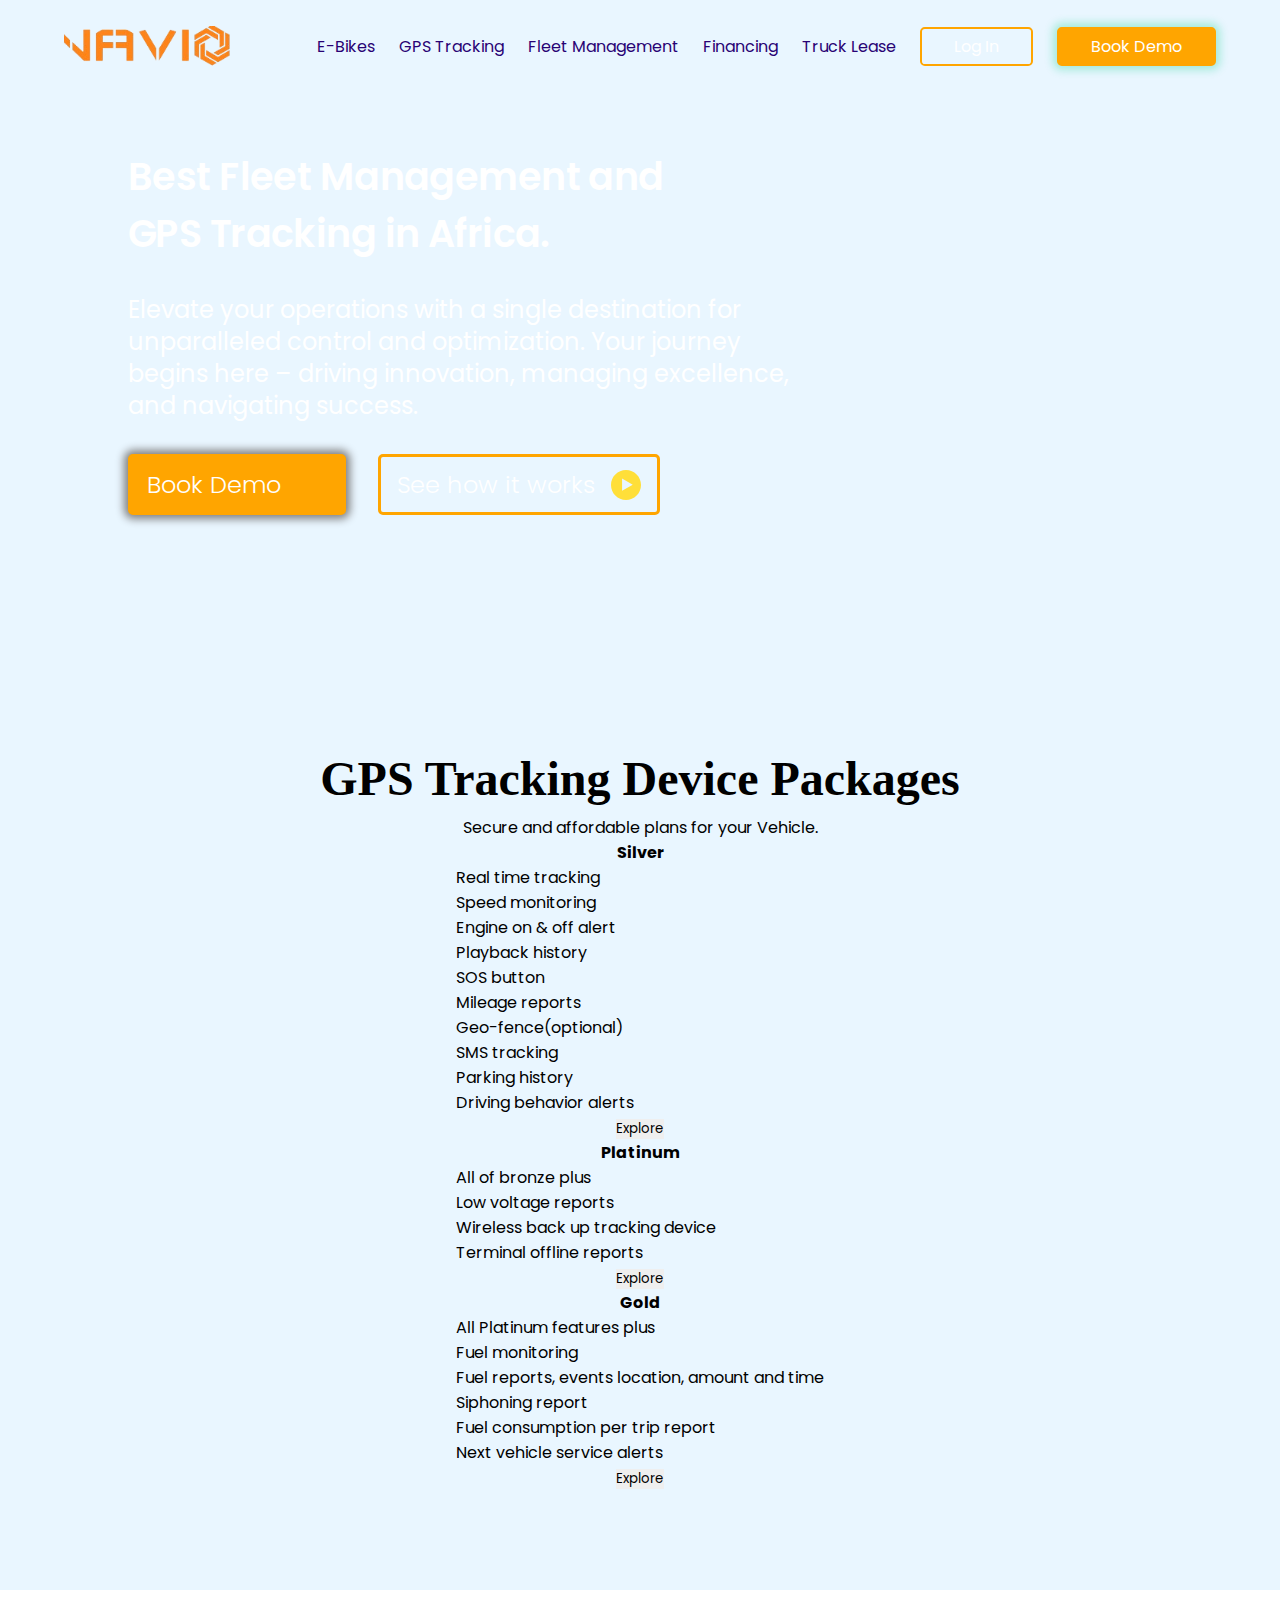
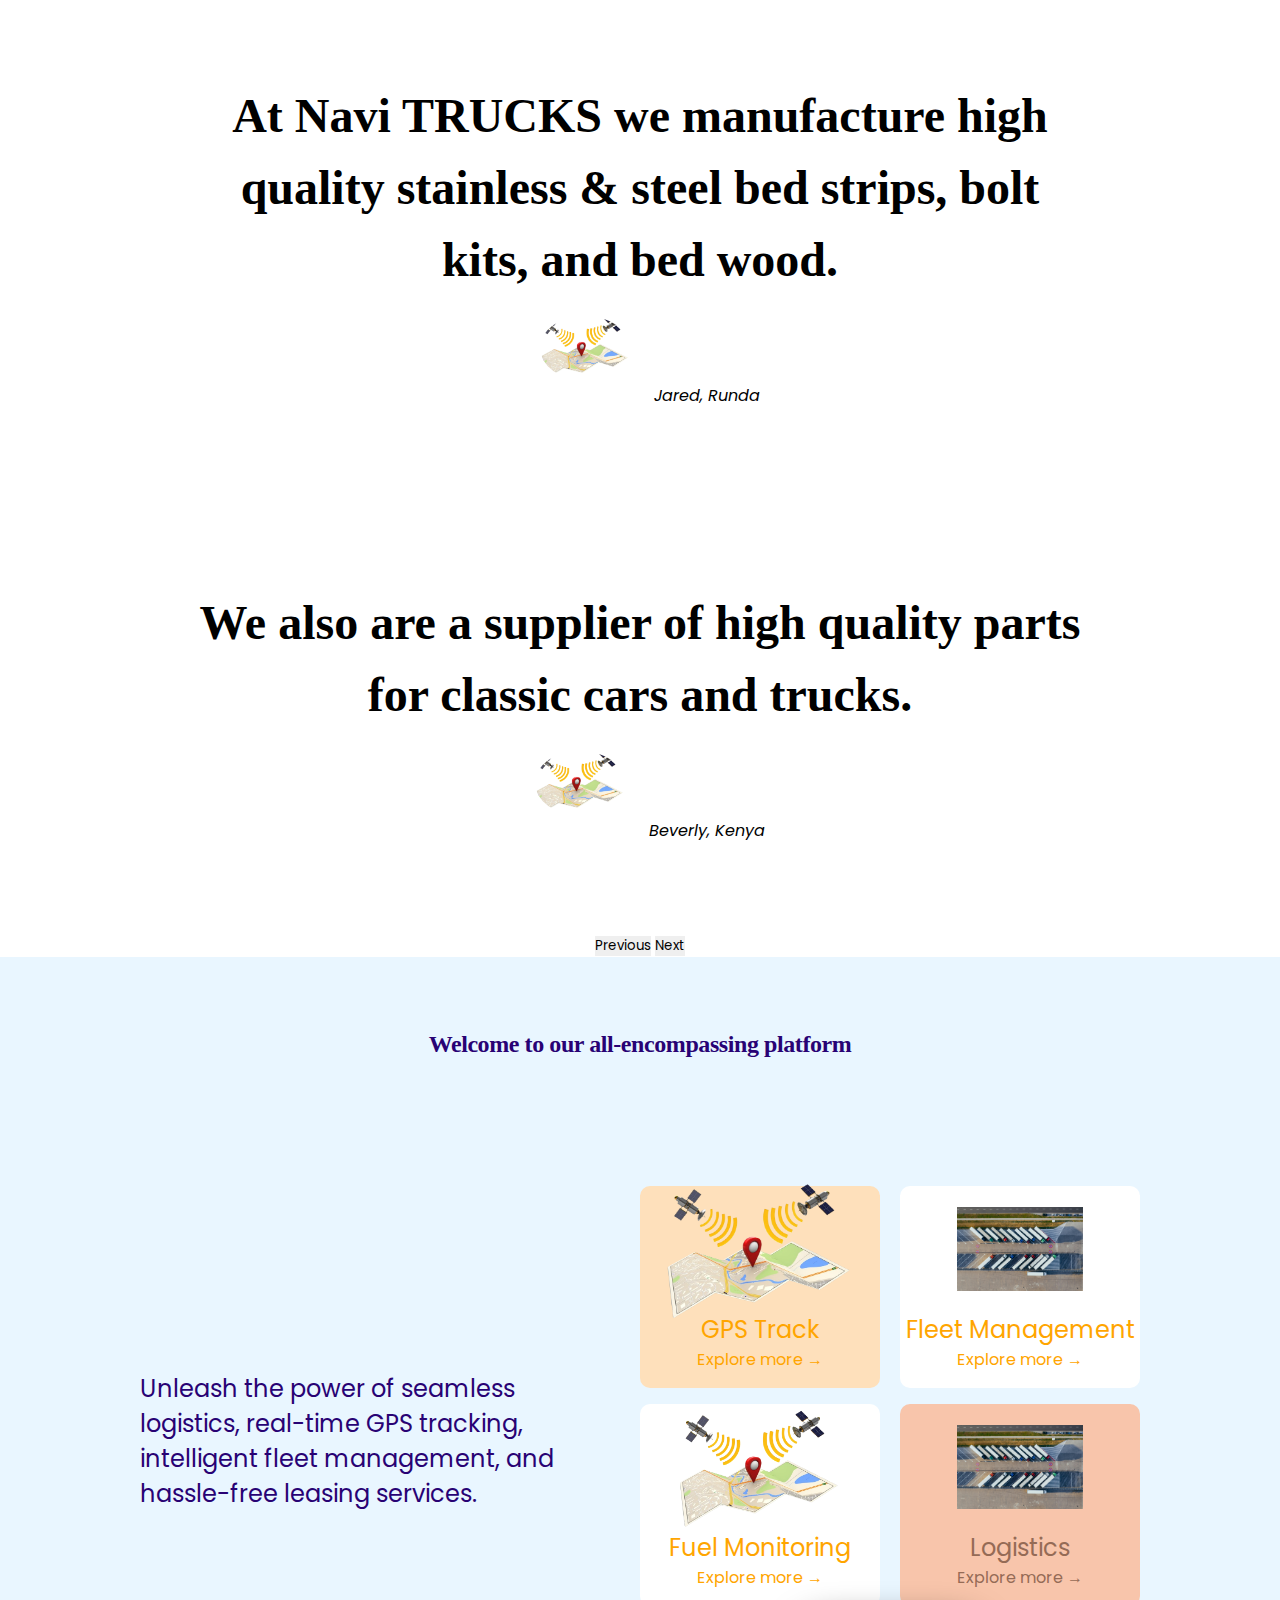
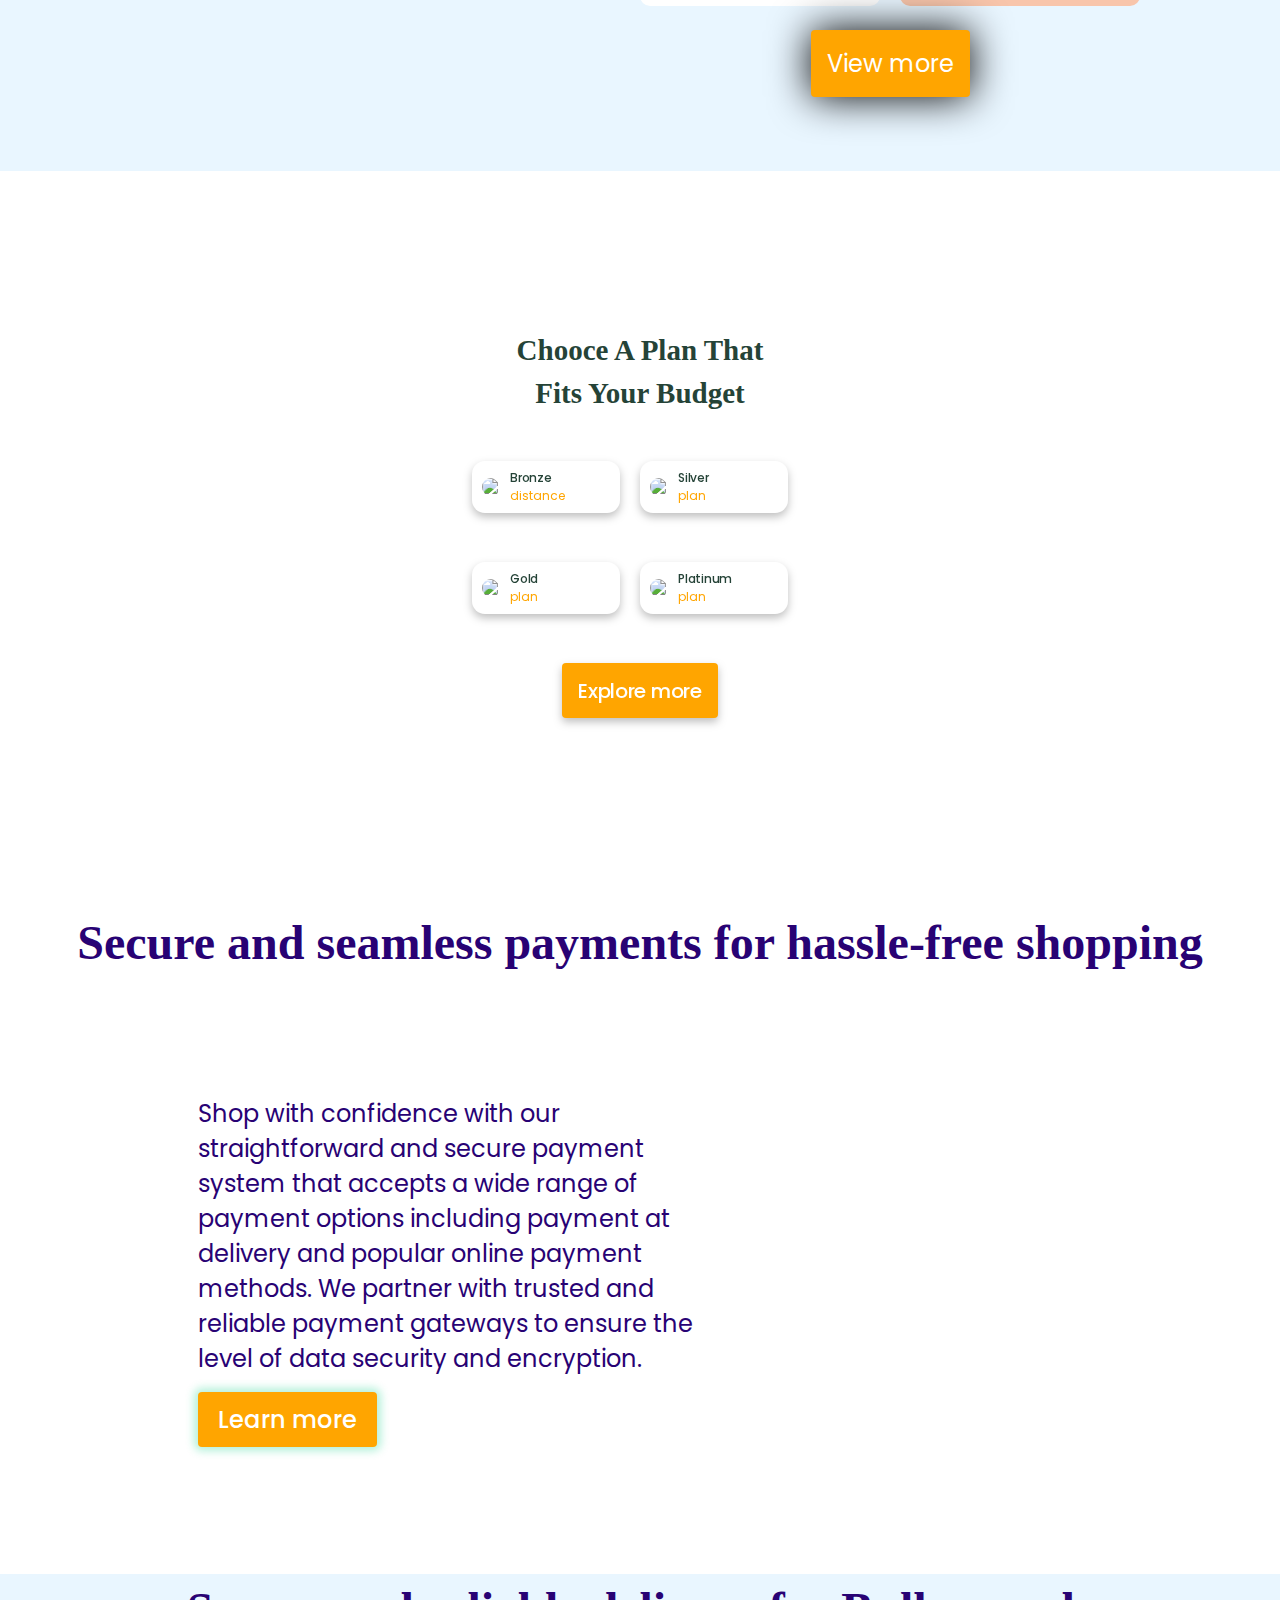
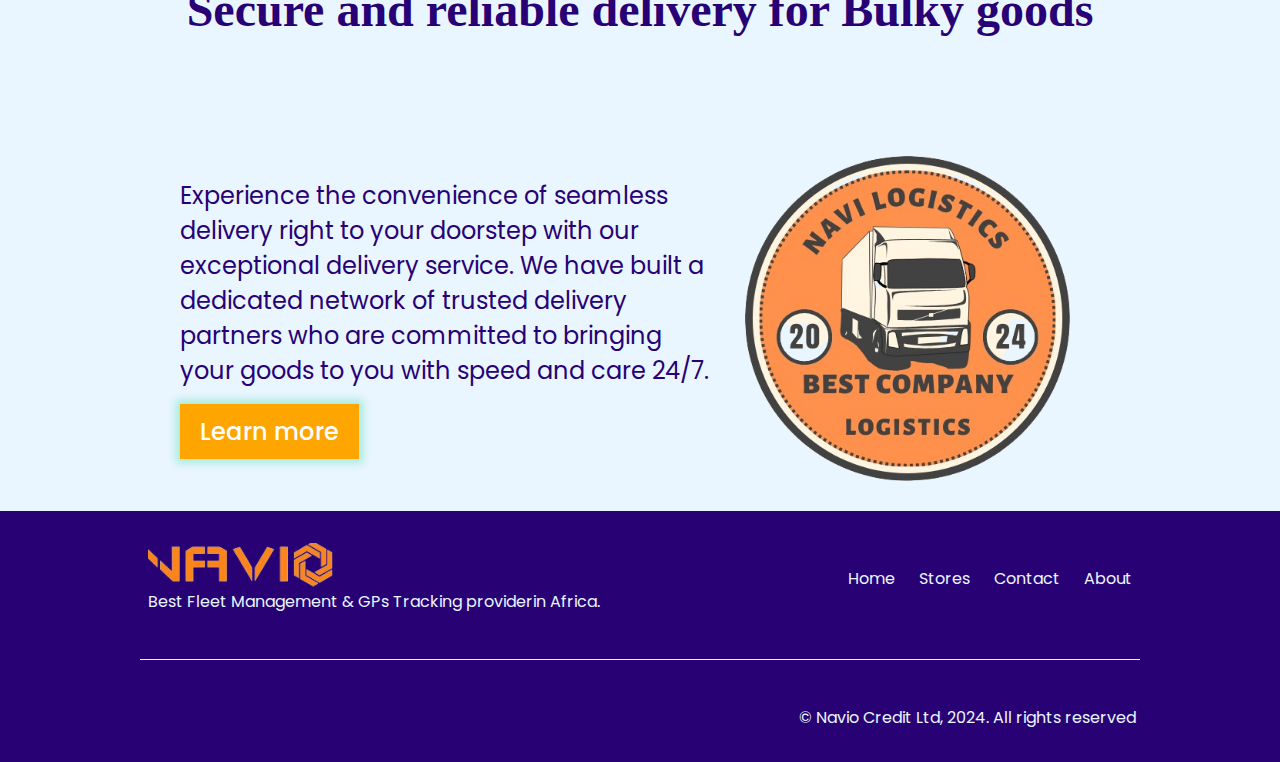
==== commit c592131c: "Navi main" ====
--- a/index.html
+++ b/index.html
@@ -3,121 +3,25 @@
   <head>
     <meta charset="UTF-8" />
     <meta name="viewport" content="width=device-width,initial-scale=1" />
-    <link rel="shortcut icon" href="images/favicon__cart.png" />
-
+    <title>Navio Credit Ltd</title>
+    <link rel="shortcut icon" href="images/favicon.ico" />
+    <!--google fonts-->
+    <link rel="preconnect" href="https://fonts.googleapis.com">
+    <link rel="preconnect" href="https://fonts.gstatic.com" crossorigin>
+    <link href="https://fonts.googleapis.com/css2?family=Montserrat:wght@100;400;900&family=Ubuntu&display=swap" rel="stylesheet">
+
+    <!--fontawesome-->
+    <script src="https://kit.fontawesome.com/b75639d3c9.js" crossorigin="anonymous"></script>
+
+    <!--bootstrap-->
+    <link href="https://cdn.jsdelivr.net/npm/bootstrap@5.1.3/dist/css/bootstrap.min.css" rel="stylesheet" integrity="sha384-1BmE4kWBq78iYhFldvKuhfTAU6auU8tT94WrHftjDbrCEXSU1oBoqyl2QvZ6jIW3" crossorigin="anonymous">
+    <script src="https://cdn.jsdelivr.net/npm/jquery@3.5.1/dist/jquery.slim.min.js" integrity="sha384-DfXdz2htPH0lsSSs5nCTpuj/zy4C+OGpamoFVy38MVBnE+IbbVYUew+OrCXaRkfj" crossorigin="anonymous"></script>
+    <script src="https://cdn.jsdelivr.net/npm/bootstrap@5.1.3/dist/js/bootstrap.bundle.min.js" integrity="sha384-ka7Sk0Gln4gmtz2MlQnikT1wXgYsOg+OMhuP+IlRH9sENBO0LRn5q+8nbTov4+1p" crossorigin="anonymous"></script>
     <!-- CSS -->
     <link rel="stylesheet" href="./style/style.css" />
-    <title>Navio Credit Ltd</title>
   </head>
   <body>
-    <!-- <div class="header-area header-area-absolute">
-      <div class="header-top-bar-info border-bottom">
-        <div class="container">
-          <div class="row">
-            <div class="col-md-12">
-              <div class="top-bar-wrap">
-                <div class="top-bar-left">
-                  <ul class="top-bar-menu">
-                    <li class="item-1">
-                      <a href="https://runda.co.ke">Runda Heavy</a>
-                    </li>
-                    <li class="item-2">
-                      <a href="http://flexifuture.org">Logistics</a>
-                    </li>
-                    <li class="item-3">
-                      <a href="http://buffaloke.com">Show Room</a>
-                    </li>
-                    <li class="item-4">
-                      <a href="http://farasi.com">Manufacture</a>
-                    </li>
-                 </ul>
-                </div>
-                <div class="top-bar-right">
-                  <div class="fontsizeBlock">
-                    <div class="fsize-decrease">
-                      <a class="btn-signin-portal" href="http://navi.co.ke/signin">
-                        Login
-                      </a>
-                    </div>
-                  </div>
-                  <div class="fontsizeBlock">
-                    <div class="fsize-decrease">
-                      <a class="btn-signin-portal" href="http://navi.co.ke/faqs">
-                        FAQs
-                      </a>
-                    </div>
-                  </div>
-                  <div class="header-search-form-two">
-                    <form action="#" class="search-from-top-active">
-                      <div class="search-icon" id="search-overlay-trigger">
-                        <a href="javascript:void(0)" id="mainsearch">
-                          <i class="fa fa-search"></i>
-                        </a>
-                      </div>
-                    </form>
-                  </div>
-                  <div class="allsites-menu">
-                    <a>
-                      <span class="allsite_header--text">
-                        <i class="icofont-web"></i>
-                        "All sites"
-                      </span>
-                    </a>
-                  </div>  
-                </div>
-              </div>
-            </div>
-          </div>
-        </div>
-      </div>
-      <div class="header-bottom-wrap header-sticky">
-        <div class="container">
-          <div class="row">
-            <div class="col-lg-12">
-              <div class="header position-relative">
-                #logo 
-                <div class="header_logo">
-                  <a href="http://navi.co.ke">
-                    <img src="C:\Users\USER\Pictures\Screenshots\navio.png" alt="Navi Logo">
-                  </a>
-                </div>
-                <div class="mobile-logo">
-                  <a href="C:\Users\USER\Pictures\Screenshots\navio.png">
-                    <div class="custom">
-                      <p>
-                        <img src="C:\Users\USER\Pictures\Screenshots\navio.png" alt="navi mobile picture">
-                      </p>
-                    </div>
-                  </a>
-                </div>
-                <div class="header-right">
-                  <div class="header_navigation menu-style-four d-none d-lg-block">
-                    <nav class="navigation-menu">
-                      <ul class>
-                        <li class="item-114 has-children parent">
-                          <a href="http://navi.co.ke">Fleet</a>
-                          <ul class="megamenu megamenu--mega sub-menu">
-                            <li class="item-115 has-children parent">
-                              <a href="http://navi.co.ke">GPS</a>
-                              <ul class="megamenu megamenu--mega sub-menu">
-                                <li class="item-2262">
-                                  <a href="http:buffaloke.co.ke">
-                                    Logistics
-                                  </a>
-                                </li>
-                              </ul>
-                            </li>
-                          </ul>
-                        </li>
-                      </ul>
-                    </nav>
-                  </div>
-                </div>
-              </div>
-            </div>
-          </div>
-        </div>
-      </div> -->
+    
       <header class="header">
         <a href="index.html" class="header__logo"></a>
         
@@ -125,16 +29,19 @@
           <ul id="top__navbar__links">
 
             <li class="top__navbar__link__item">
-              <a href="#hero__section" class="top__navbar__link active">Home</a>
+              <a href="navi.html" class="top__navbar__link active">E-Bikes</a>
             </li>
             <li class="top__navbar__link__item">
-              <a href="#store__selection__section" class="top__navbar__link">Features</a>
+              <a href="#store__selection__section" class="top__navbar__link">GPS Tracking</a>
             </li>
             <li class="top__navbar__link__item">
-              <a href="#" class="top__navbar__link">Contact</a>
+              <a href="#" class="top__navbar__link">Fleet Management</a>
             </li>
             <li class="top__navbar__link__item">
-              <a href="#about__section" class="top__navbar__link">About</a>
+              <a href="https://runda.co.ke/" class="top__navbar__link">Financing</a>
+            </li>
+            <li class="top__navbar__link__item">
+              <a href="#about__section" class="top__navbar__link">Truck Lease </a>
             </li>
           </ul>
 
@@ -143,7 +50,7 @@
               <a href="login.html" class="top__navbar__cta">Log In</a>
             </li>
             <li class="top__navbar__cta__item">
-              <a href="signup.html" class="top__navbar__cta">Sign Up</a>
+              <a href="signup.html" class="top__navbar__cta">Book Demo</a>
             </li>
           </ul>
         </nav>
@@ -154,7 +61,7 @@
           <div class="hamburger__bar" id="hamburger__bar3"></div>
         </div>
       </header>
-  </div>
+  <!-- </div> -->
 
     <section id="hero__section" class="section">
       <h1>Best Fleet Management and GPS Tracking in Africa.</h1>
@@ -168,7 +75,7 @@
       <ul id="hero__section__ctas">
         <li class="hero__section__cta__item">
           <a href="#" class="hero__section__cta">
-            Experience now
+            Book Demo
             <svg
               width="30"
               height="30"
@@ -176,28 +83,6 @@
               fill="none"
               xmlns="http://www.w3.org/2000/svg"
             >
-              <path
-                d="M12.5 30C13.8807 30 15 31.1193 15 32.5C15 33.8807 13.8807 35 12.5 35C11.1193 35 10 33.8807 10 32.5C10 31.1193 11.1193 30 12.5 30Z"
-                stroke="white"
-                stroke-width="2.55"
-              />
-              <path
-                d="M27.5 30C28.8807 30 30 31.1192 30 32.5C30 33.8807 28.8807 35 27.5 35C26.1193 35 25 33.8807 25 32.5C25 31.1192 26.1193 30 27.5 30Z"
-                stroke="white"
-                stroke-width="2.55"
-              />
-              <path
-                d="M21.6663 21.6667V18.3333M21.6663 18.3333V15M21.6663 18.3333H24.9997M21.6663 18.3333H18.333"
-                stroke="white"
-                stroke-width="2.55"
-                stroke-linecap="round"
-              />
-              <path
-                d="M3.33301 5L3.76836 5.15307C5.93767 5.91575 7.02234 6.2971 7.64274 7.20497C8.26314 8.11285 8.26314 9.31877 8.26314 11.7306V16.2667C8.26314 21.1693 8.36854 22.7872 9.81254 24.3103C11.2565 25.8333 13.5806 25.8333 18.2288 25.8333H19.9997M27.067 25.8333C29.6687 25.8333 30.9695 25.8333 31.889 25.084C32.8085 24.3347 33.0712 23.0607 33.5963 20.5125L34.4293 16.4712C35.0078 13.5728 35.297 12.1236 34.5572 11.1618C33.8173 10.2 31.2893 10.2 28.481 10.2H18.3722M8.26314 10.2H11.6663"
-                stroke="white"
-                stroke-width="2.55"
-                stroke-linecap="round"
-              />
             </svg>
           </a>
         </li>
@@ -224,19 +109,118 @@
       </ul>
     </section>
 
-    
+      <!-- Packages -->
+    <section id="packages">
+      <div class="container">
+        <div class="packages-header p-3 pb-md-4 mx-auto text-center">
+          <h2 class="display-4 fw-normal">GPS Tracking Device Packages</h2>
+          <p class="fs-5 text-body-secondary">Secure and affordable plans for your Vehicle.
+        </div>
+        <div class="row row-cols-1 row-cols-md-3 mb-3 text-center">
+          <div class="col">
+            <div class="card mb-4 rounded-3 shadow-sm">
+              <div class="card-header py-3">
+                <h4 class="my-0 fw-normal">Silver</h4>
+              </div>
+              <div class="card-body">
+                <!-- <h1 class="card-title pricing-card-title">$0<small class="text-body-secondary fw-light">/mo</small></h1> -->
+                <ul class="list-unstyled mt-3 mb-4 price bronze">
+                  <li>Real time tracking</li>
+                  <li>Speed monitoring</li>
+                  <li>Engine on & off alert</li>
+                  <li>Playback history</li>
+                  <li>SOS button</li>
+                  <li>Mileage reports</li>
+                  <li>Geo-fence(optional)</li>
+                  <li>SMS tracking</li>
+                  <li>Parking history</li>
+                  <li>Driving behavior alerts</li>
+                </ul>
+                <button type="button" class="w-100 btn btn-lg btn-outline-dark">Explore</button>
+              </div>
+            </div>
+          </div>
+          <div class="col">
+            <div class="card mb-4 rounded-3 shadow-sm">
+              <div class="card-header py-3">
+                <h4 class="my-0 fw-normal">Platinum</h4>
+              </div>
+              <div class="card-body">
+                <!-- <h1 class="card-title pricing-card-title">$15<small class="text-body-secondary fw-light">/mo</small></h1> -->
+                <ul class="list-unstyled mt-3 mb-4 price platinum">
+                  <li>All of bronze plus</li>
+                  <li>Low voltage reports</li>
+                  <li>Wireless back up tracking device</li>
+                  <li>Terminal offline reports</li>
+                </ul>
+                <button type="button" class="w-100 btn btn-lg btn-dark">Explore</button>
+              </div>
+            </div>
+          </div>
+          <div class="col">
+            <div class="card mb-4 rounded-3 shadow-sm border-dark">
+              <div class="card-header py-3 text-bg-dark border-dark">
+                <h4 class="my-0 fw-normal">Gold</h4>
+              </div>
+              <div class="card-body">
+                <!-- <h1 class="card-title pricing-card-title">$29<small class="text-body-secondary fw-light">/mo</small></h1> -->
+                <ul class="list-unstyled mt-3 mb-4 price gold">
+                  <li>All Platinum features plus</li>
+                  <li>Fuel monitoring</li>
+                  <li>Fuel reports, events location, amount and time</li>
+                  <li>Siphoning report</li>
+                  <li>Fuel consumption per trip report</li>
+                  <li>Next vehicle service alerts</li>
+                </ul>
+                <button type="button" class="w-100 btn btn-lg btn-dark">Explore</button>
+              </div>
+            </div>
+          </div>
+        </div>
+      </div>
+    </section>
+
+      <!-- services -->
+
+    <section id="services">
+
+      <div id="carouselExampleControls" class="carousel slide" data-bs-ride="carousel">
+        <div class="carousel-inner">
+          <div class="carousel-item active caro">
+            <h2>At Navi TRUCKS we manufacture high quality stainless & steel bed strips, bolt kits, and bed wood. </h2>
+            <img class="service-image" src="./images/GPS-removebg-preview.png" alt="gps">
+            <em>Jared, Runda</em>
+          </div>
+          <div class="carousel-item caro">
+            <h2 class="service-text">We also are a supplier of high quality parts for classic cars and trucks.</h2>
+            <img class="service-image" src="./images/GPS-removebg-preview.png" alt="Gps">
+            <em>Beverly, Kenya</em>
+          </div>
+
+        </div>
+        <button class="carousel-control-prev" type="button" data-bs-target="#carouselExampleControls" data-bs-slide="prev">
+          <span class="carousel-control-prev-icon" aria-hidden="true"></span>
+          <span class="visually-hidden">Previous</span>
+        </button>
+        <button class="carousel-control-next" type="button" data-bs-target="#carouselExampleControls" data-bs-slide="next">
+          <span class="carousel-control-next-icon" aria-hidden="true"></span>
+          <span class="visually-hidden">Next</span>
+        </button>
+      </div>
+
+    </section>
+
 
     <section id="products__section" class="section">
       <h2 id="products__section__title" class="section__title">
-        Discover a world of flavors at your fingertips
+        Welcome to our all-encompassing platform
       </h2>
       <div id="products__section__container" class="container">
         <div id="products__section__left">
           
           <p id="products__section__paragraph" class="section__paragraph">
-            Step into a vast collection of meticulously curated and organized
-            groceries that not only cater to your diverse tastes and preferences
-            but also simplifies your shopping experience.
+            Unleash the power of seamless logistics, real-time GPS tracking,
+            intelligent fleet management, and hassle-free leasing services.
           </p>
         </div>
 
@@ -245,7 +229,7 @@
             <!--product 1-->
             <div class="product">
               <div class="image"></div>
-              <p class="product__name">Grains</p>
+              <p class="product__name">GPS Track</p>
               <a href="#" class="explore__button"
                 >Explore more <span>&rarr;</span></a
               >
@@ -253,7 +237,7 @@
             <!--product 2-->
             <div class="product">
               <div class="image"></div>
-              <p class="product__name">Meals</p>
+              <p class="product__name">Fleet Management</p>
               <a href="#" class="explore__button"
                 >Explore more <span>&rarr;</span></a
               >
@@ -261,7 +245,7 @@
             <!--product 3-->
             <div class="product">
               <div class="image"></div>
-              <p class="product__name">Fruits</p>
+              <p class="product__name">Fuel Monitoring</p>
               <a href="#" class="explore__button"
                 >Explore more <span>&rarr;</span></a
               >
@@ -269,7 +253,7 @@
             <!--product 4-->
             <div class="product">
               <div class="image"></div>
-              <p class="product__name">Spices</p>
+              <p class="product__name">Logistics</p>
               <a href="#" class="explore__button"
                 >Explore more <span>&rarr;</span></a
               >
@@ -285,7 +269,7 @@
       <div id="store__selection__section__container" class="container">
         <div id="store__header">
           <h2 id="store__selection__section__title" class="section__title">
-            A wide selection of stores to choose from around you
+            Chooce A Plan That Fits Your Budget
           </h2>
         </div>
         <div class="store__container">
@@ -295,7 +279,7 @@
             <!-- Content for the first store -->
             <img src="./images/store2.png" alt="store image1" />
             <div id="store__content">
-              <div id="store__name">Store 1</div>
+              <div id="store__name">Bronze</div>
               <div id="distance">distance</div>
             </div>
           </div>
@@ -303,24 +287,24 @@
             <!-- Content for the second store -->
             <img src="./images/store3.png" alt="store image2" />
             <div id="store__content">
-              <div id="store__name">Store 2</div>
-              <div id="distance">distance</div>
+              <div id="store__name">Silver</div>
+              <div id="distance">plan</div>
             </div>
           </div>
           <div class="store-container">
             <!-- Content for the third store -->
             <img src="./images/store3.png" alt="store image3" />
             <div id="store__content">
-              <div id="store__name">Store 3</div>
-              <div id="distance">distance</div>
+              <div id="store__name">Gold</div>
+              <div id="distance">plan</div>
             </div>
           </div>
           <div class="store-container">
             <!-- Content for the fourth store -->
             <img src="./images/store4.png" alt="store image4" />
             <div id="store__content">
-              <div id="store__name">Store 4</div>
-              <div id="distance">distance</div>
+              <div id="store__name">Platinum</div>
+              <div id="distance">plan</div>
             </div>
           </div>
           <div id="store__button">
@@ -352,27 +336,27 @@
       </div>
     </section>
 
-    <section id="deals__section" class="section">
+    <!-- <section id="deals__section" class="section">
       <h2 id="deals__section__title" class="section__title">
-        Unbeatable deals and savings on your favorite groceries
+        Unbeatable deals and savings for Navi Services
       </h2>
       <div id="deals__section__container" class="container">
         <div id="deals__section__left">
           
           <p id="deals__section__paragraph" class="section__paragraph">
             Incredible offers are just a click away. Discover discounts on a
-            large range of groceries. Shop smarter with our irresistible deals
+            large range of services. Shop smarter with our irresistible deals
             and make significant savings.
           </p>
           <a href="#" id="deals__section__button">Explore it now</a>
         </div>
         <div id="deals__section__right"></div>
       </div>
-    </section>
-
-    <section id="delivery__section" class="section">
+    </section> -->
+
+    <section id="logistics delivery__section" class="section">
       <h2 id="delivery__section__title" class="section__title">
-        Swift and reliable delivery to your doorstep
+        Secure and reliable delivery for Bulky goods
       </h2>
       <div id="delivery__section__container" class="container">
         <div id="delivery__section__left">
@@ -381,7 +365,7 @@
             Experience the convenience of seamless delivery right to your
             doorstep with our exceptional delivery service. We have built a
             dedicated network of trusted delivery partners who are committed to
-            bringing your groceries to you with speed and care 24/7.
+            bringing your goods to you with speed and care 24/7.
           </p>
           <a href="#" id="delivery__section__button">Learn more</a>
         </div>
@@ -389,7 +373,7 @@
       </div>
     </section>
 
-    <section id="about__section" class="section">
+    <!-- <section id="about__section" class="section">
       <h2 id="about__section__title" class="section__title">About Us</h2>
       <div id="about__section__container" class="container">
         <div id="about__section__left">
@@ -409,14 +393,66 @@
         </div>
         <div id="about__section__right"></div>
       </div>
-    </section>
+    </section> -->
+
+    <!--<footer class="footer_wrap widget_area scheme_original">
+      <div class="footer_wrap_inner widget_area_inner">
+          <div class="content_wrap">
+              <div class="columns_wrap">
+                  <aside id="reisen_widget_socials-2" class="widget_number_1 column-1_4 widget widget_socials">
+                      <div class="widget_inner">
+                          <div class="logo_descr">ABOUT US<br />
+                              Navi Credit LTD was established in 2021. We are an authorized and fully Kenyan company.</div>
+                          <div class="sc_socials sc_socials_type_icons sc_socials_shape_round sc_socials_size_tiny">
+                              <div class="sc_socials_item"><a href="http://facebook.com/navi_ke" target="_blank" class="social_icons social_facebook-squared"><span class="icon-facebook-squared"></span></a></div>
+                              <div class="sc_socials_item"><a href="https://x.com/navi_ke" target="_blank" class="social_icons social_tumblr"><span class="icon-tumblr"></span></a></div>
+                              <div class="sc_socials_item"><a href="http://instagram.com/sinotruk_howo_ke/#http:/" target="_blank" class="social_icons social_instagramm"><span class="icon-instagramm"></span></a></div>
+                          </div>
+                      </div>
+                  </aside>
+                  <aside id="nav_menu-3" class="widget_number_2 column-1_4 widget widget_nav_menu">
+                      <h4 class="widget_title">Services</h4>
+                      <div class="menu-footer-menu-container">
+                          <ul id="menu-footer-menu" class="menu">
+                              <li id="menu-item-1292" class="menu-item menu-item-type-post_type menu-item-object-page menu-item-1292"><a href="https://runda.co.ke/what-we-do/sales/">Sales</a></li>
+                              <li id="menu-item-1290" class="menu-item menu-item-type-post_type menu-item-object-page menu-item-1290"><a href="https://runda.co.ke/what-we-do/spare-parts/">Spare Parts</a></li>
+                              <li id="menu-item-1291" class="menu-item menu-item-type-post_type menu-item-object-page menu-item-1291"><a href="https://runda.co.ke/what-we-do/service-provision/">Service Provision</a></li>
+                              <li id="menu-item-1293" class="menu-item menu-item-type-post_type menu-item-object-page menu-item-1293"><a href="https://runda.co.ke/what-we-do/assembly/">Assembly</a></li>
+                          </ul>
+                      </div>
+                  </aside>
+                  <aside id="text-2" class="widget_number_3 column-1_4 widget widget_text">
+                      <h4 class="widget_title">Contact Us</h4>
+                      <div class="textwidget">Call Us On <a href="tel:+254799996660">+254 799 996 660</a><br>Sameer Business Park, Nairobi, Mombasa Rd, KE<br>
+                          <a href="mailto:Info@navi.co.ke">Info@navi.co.ke</a></div>
+                  </aside>
+                  <aside id="text-3" class="widget_number_4 column-1_4 widget widget_text">
+                      <h4 class="widget_title">Join Our Newsletter</h4>
+                      <div class="textwidget">
+                          <p><script>(function() {
+                                  window.mc4wp = window.mc4wp || {
+                                      listeners: [],
+                                      forms: {
+                                          on: function(evt, cb) {
+                                              window.mc4wp.listeners.push(
+                                                  {
+                                                      event: evt,
+                                                      callback: cb
+                                                  }
+                                              );
+                                          }
+                                      }
+                                  }
+                              })();-->
+                         
+  
 
     <footer class="section">
       <div id="footer__container">
         <div id="footer__nav">
           <div id="footer__nav__logo">
             <a id="footer__logo"></a>
-            <p>Online platform for shopping groceries in Africa.</p>
+            <p>Best Fleet Management & GPs Tracking providerin Africa.</p>
           </div>
           <nav id="bottom__navbar">
             <ul id="bottom__navbar__links">
@@ -436,7 +472,7 @@
           </nav>
         </div>
         <hr />
-        <p>&copy; 2023 SwiftCart. All rights reserved</p>
+        <p>&copy; Navio Credit Ltd, 2024. All rights reserved</p>
       </div>
     </footer>
 
--- a/style/style.css
+++ b/style/style.css
@@ -1,11 +1,11 @@
 @import url("https://fonts.googleapis.com/css2?family=Poppins:wght@400;700&display=swap");
 
 :root {
-  --hero__background-color: #262626;
-  --primary-color: #0acf83;
+  --hero__background-color: #FFDD95;
+  --primary-color: #FFA500;
   --secondary-color: #fff;
-  --tertiary-color: #ccf8e6;
-  --quaternary-color: #162a23;
+  --tertiary-color: #E9F6FF;
+  --quaternary-color: #280274;
   --quinary-color: #ffdf39;
   --margin-small: 1rem;
   --margin-medium: 1.5rem;
@@ -73,6 +73,7 @@
   justify-content: space-between;
   padding: 2% 5%;
   z-index: 1000;
+  background-color: #E9F6FF;
 }
 
 @media (max-width: 767px) {
@@ -108,7 +109,7 @@
   height: 2.6428125rem;
   justify-content: center;
   align-items: flex-start;
-  background-image: url("../images/swifcart_logo.png");
+  background-image: url("../images/navio_logo.png");
   background-position: center;
   background-repeat: no-repeat;
   background-size: cover;
@@ -122,7 +123,6 @@
     max-width: 9.375rem;
     height: 2.625rem;
   }
-
 }
 
 #top__navbar {
@@ -142,10 +142,10 @@
 }
 
 .top__navbar__link {
-  color: var(--secondary-color);
-}
-
-.top__navbar__link.active,
+  color: var(--quaternary-color);
+}
+
+/*.top__navbar__link.active,*/
 .top__navbar__link:hover {
   color: var(--primary-color);
   font-weight: var(--font-weight-normal);
@@ -196,23 +196,23 @@
     margin: 0.375rem 0 !important;
     border-radius: 0.125rem;
     background-color: var(--secondary-color);
-    -webkit-transition:all 0.3s ease-in-out;
-    transition: all 0.3s ease-in-out;
-  }
-  
+    -webkit-transition: all 0.3s ease-in-out;
+    transition: all 0.3s ease-in-out;
+  }
+
   #top__navbar__hamburger:hover .hamburger__bar {
     background-color: var(--primary-color);
   }
-  
-  #top__navbar__hamburger.active .hamburger__bar:nth-child(2){
+
+  #top__navbar__hamburger.active .hamburger__bar:nth-child(2) {
     opacity: 0;
   }
 
-  #top__navbar__hamburger.active .hamburger__bar:nth-child(1){
+  #top__navbar__hamburger.active .hamburger__bar:nth-child(1) {
     transform: translateY(8px) rotate(45deg);
   }
 
-  #top__navbar__hamburger.active .hamburger__bar:nth-child(3){
+  #top__navbar__hamburger.active .hamburger__bar:nth-child(3) {
     transform: translateY(-8px) rotate(-45deg);
   }
 
@@ -228,7 +228,6 @@
     text-align: center;
     transition: 0.3s;
     box-shadow: 0 0.25rem 0.5rem rgba(0, 0, 0, 0.15);
-    
   }
 
   #top__navbar__links {
@@ -237,7 +236,7 @@
     gap: 3.45rem;
     margin: 1rem 0;
   }
-  
+
   #top__navbar.active {
     left: 0;
   }
@@ -251,10 +250,7 @@
   .top__navbar__cta__item {
     margin-bottom: 1rem;
   }
-  
-
-}
-
+}
 
 @media (max-width: 767px) {
   #top__navbar__hamburger {
@@ -270,42 +266,43 @@
     margin: 0.25rem 0;
     border-radius: 0.125rem;
     background-color: var(--secondary-color);
-    -webkit-transition:all 0.3s ease-in-out;
-    transition: all 0.3s ease-in-out;
-  }
-  
+    -webkit-transition: all 0.3s ease-in-out;
+    transition: all 0.3s ease-in-out;
+  }
+
   #top__navbar__hamburger:hover .hamburger__bar {
     background-color: var(--primary-color);
   }
-  
-  #top__navbar__hamburger.active .hamburger__bar:nth-child(2){
+
+  #top__navbar__hamburger.active .hamburger__bar:nth-child(2) {
     opacity: 0;
   }
 
-  #top__navbar__hamburger.active .hamburger__bar:nth-child(1){
+  #top__navbar__hamburger.active .hamburger__bar:nth-child(1) {
     transform: translateY(8px) rotate(45deg);
   }
 
-  #top__navbar__hamburger.active .hamburger__bar:nth-child(3){
+  #top__navbar__hamburger.active .hamburger__bar:nth-child(3) {
     transform: translateY(-8px) rotate(-45deg);
   }
 
   #top__navbar {
     position: fixed;
     left: -100%;
-    top: 5.2%;
+    top: 0%;
     gap: 0;
     flex-direction: column;
     background-color: #2a2929;
     height: 56.5%;
-    width: 75%;
+    width: 100%;
     text-align: center;
     transition: 0.3s;
     box-shadow: 0 0.25rem 0.5rem rgba(0, 0, 0, 0.15);
-    
-  }
-
-
+  }
+
+  #top__navbar.scrolled {
+    background-color: var(--secondary-color);
+  }
 
   #top__navbar__links {
     display: flex;
@@ -327,12 +324,7 @@
   .top__navbar__cta__item {
     margin-bottom: 1rem;
   }
-
-}
-
-
-
-
+}
 
 .scrolled__header {
   background-color: var(--secondary-color);
@@ -341,8 +333,6 @@
   overflow: hidden;
 }
 
-
-
 .scrolled__header a,
 .scrolled__header .top__navbar__cta__item:first-child .top__navbar__cta {
   color: var(--quaternary-color);
@@ -400,11 +390,15 @@
   #top__navbar__ctas {
     display: block;
   }
+
+  #top__navbar {
+    width: 100%;
+  }
 }
 
 /* Path: style/hero.css */
 #hero__section {
-  background-image: url("../images/hero_bg.png");
+  background-image: url("../images/road_truck.jpg");
   background-repeat: no-repeat;
   background-size: cover;
   width: 100%;
@@ -503,8 +497,8 @@
 .hero__section__cta__item:first-child {
   border: 0.1875rem solid var(--primary-color);
   padding: 0.625rem var(--padding-small);
-  background-color: #0acf83;
-  box-shadow: 0rem 0rem 0.5rem 0.25rem rgba(10, 207, 131, 0.3);
+  background-color: var(--primary-color);
+  box-shadow: 0rem 0rem 0.5rem 0.25rem grey;
   border-radius: 0.3125rem;
   font-size: var(--font-size-medium);
 }
@@ -529,8 +523,15 @@
   justify-content: space-between;
   gap: 1rem;
 }
-
-
+/*packages section*/
+#packages {
+  padding: 100px;
+  text-align: center;
+}
+
+.price {
+  text-align: left;
+}
 /* Path: style/products.css */
 
 #products__section {
@@ -703,11 +704,11 @@
 }
 
 .product:nth-child(2) {
-  background-color: #ffe7ed;
+  background-color: #fff;
 }
 
 .product:nth-child(3) {
-  background-color: #baf2bf;
+  background-color: #fff;
 }
 
 .product:nth-child(4) {
@@ -716,35 +717,35 @@
 
 .product:nth-child(1) .image {
   scale: 1.5;
-  background: url("../images/product_image_1.png") 100% / contain no-repeat;
+  background: url("../images/GPS-removebg-preview.png") 100% / contain no-repeat;
 }
 
 .product:nth-child(2) .image {
-  background: url("../images/product_image_2.png") 100% / contain no-repeat;
+  background: url("../images/parked_truck.jpg") 100% / contain no-repeat;
 }
 
 .product:nth-child(3) .image {
   scale: 1.3;
-  background: url("../images/product_image_3.png") 100% / contain no-repeat;
+  background: url("../images/GPS-removebg-preview.png") 100% / contain no-repeat;
 }
 
 .product:nth-child(4) .image {
-  background: url("../images/product_image_4.png") 100% / contain no-repeat;
+  background: url("../images/parked_truck.jpg") 100% / contain no-repeat;
 }
 
 .product:nth-child(1) .product__name,
 .product:nth-child(1) .explore__button {
-  color: #af8653;
+  color: var(--primary-color);
 }
 
 .product:nth-child(2) .product__name,
 .product:nth-child(2) .explore__button {
-  color: #953146;
+  color: var(--primary-color);
 }
 
 .product:nth-child(3) .product__name,
 .product:nth-child(3) .explore__button {
-  color: #5c9561;
+  color: var(--primary-color);
 }
 
 .product:nth-child(4) .product__name,
@@ -755,13 +756,36 @@
 .view__button {
   border-radius: 0.25rem;
   background-color: var(--primary-color);
-  box-shadow: 0 0 2.5rem 0 rgba(10, 204, 131, 0.3);
+  box-shadow: 0 0 2.5rem 0 black;
   font-size: var(--font-size-medium);
   padding: var(--padding-small);
   color: var(--secondary-color);
   cursor: pointer;
 }
 
+/* Services */
+/* Testimonials */
+#services {
+  background-color: var(--secondary-color);
+  text-align: center;
+  color: black;
+}
+
+h2 {
+  font-family: "Montserrat-Bold";
+  font-size: 3rem;
+  line-height: 1.5;
+}
+
+.service-image {
+  width: 10%;
+  border-radius: 100%;
+  margin: 20px;
+}
+
+.caro {
+  padding: 7% 15%;
+}
 /* Stores */
 .container {
   display: flex;
@@ -784,7 +808,6 @@
   margin-bottom: 1.25rem;
 }
 
-
 #store__selection__section__title {
   text-align: center;
   font-size: 1.8125rem !important;
@@ -801,7 +824,6 @@
     transition: all 0.3s ease-in-out;
   }
 }
-
 
 .store__container {
   display: flex;
@@ -831,13 +853,12 @@
   margin-right: 0;
 }
 
-
 #store__button {
   display: flex;
   width: 9.75rem !important;
   height: 3.43rem !important;
   flex-shrink: 0;
-  background-color: #0acf83;
+  background-color: orange;
   justify-content: center;
   align-items: center;
   border-radius: 0.25rem;
@@ -873,7 +894,7 @@
 }
 
 #distance {
-  color: #25b37a;
+  color: #FFA500;
 }
 
 @media (min-width: 414px) {
@@ -1095,7 +1116,7 @@
   height: 16.375rem;
   background-position: center;
   background-repeat: no-repeat;
-  background-image: url("../images/deals_product_cards.png");
+  background-image: url("../images/Services.png");
   background-size: cover;
 }
 
@@ -1197,7 +1218,7 @@
   height: 24.0625rem;
   background-position: center;
   background-repeat: no-repeat;
-  background-image: url("../images/delivery.svg");
+  background-image: url("../images/Logistics-removebg-preview.png");
   background-size: cover;
 }
 
@@ -1387,7 +1408,7 @@
   height: 2.9rem;
   justify-content: center;
   align-items: flex-start;
-  background-image: url("../images/footer_logo.png");
+  background-image: url("../images/navio_logo.png");
   background-position: center;
   background-repeat: no-repeat;
   background-size: cover;
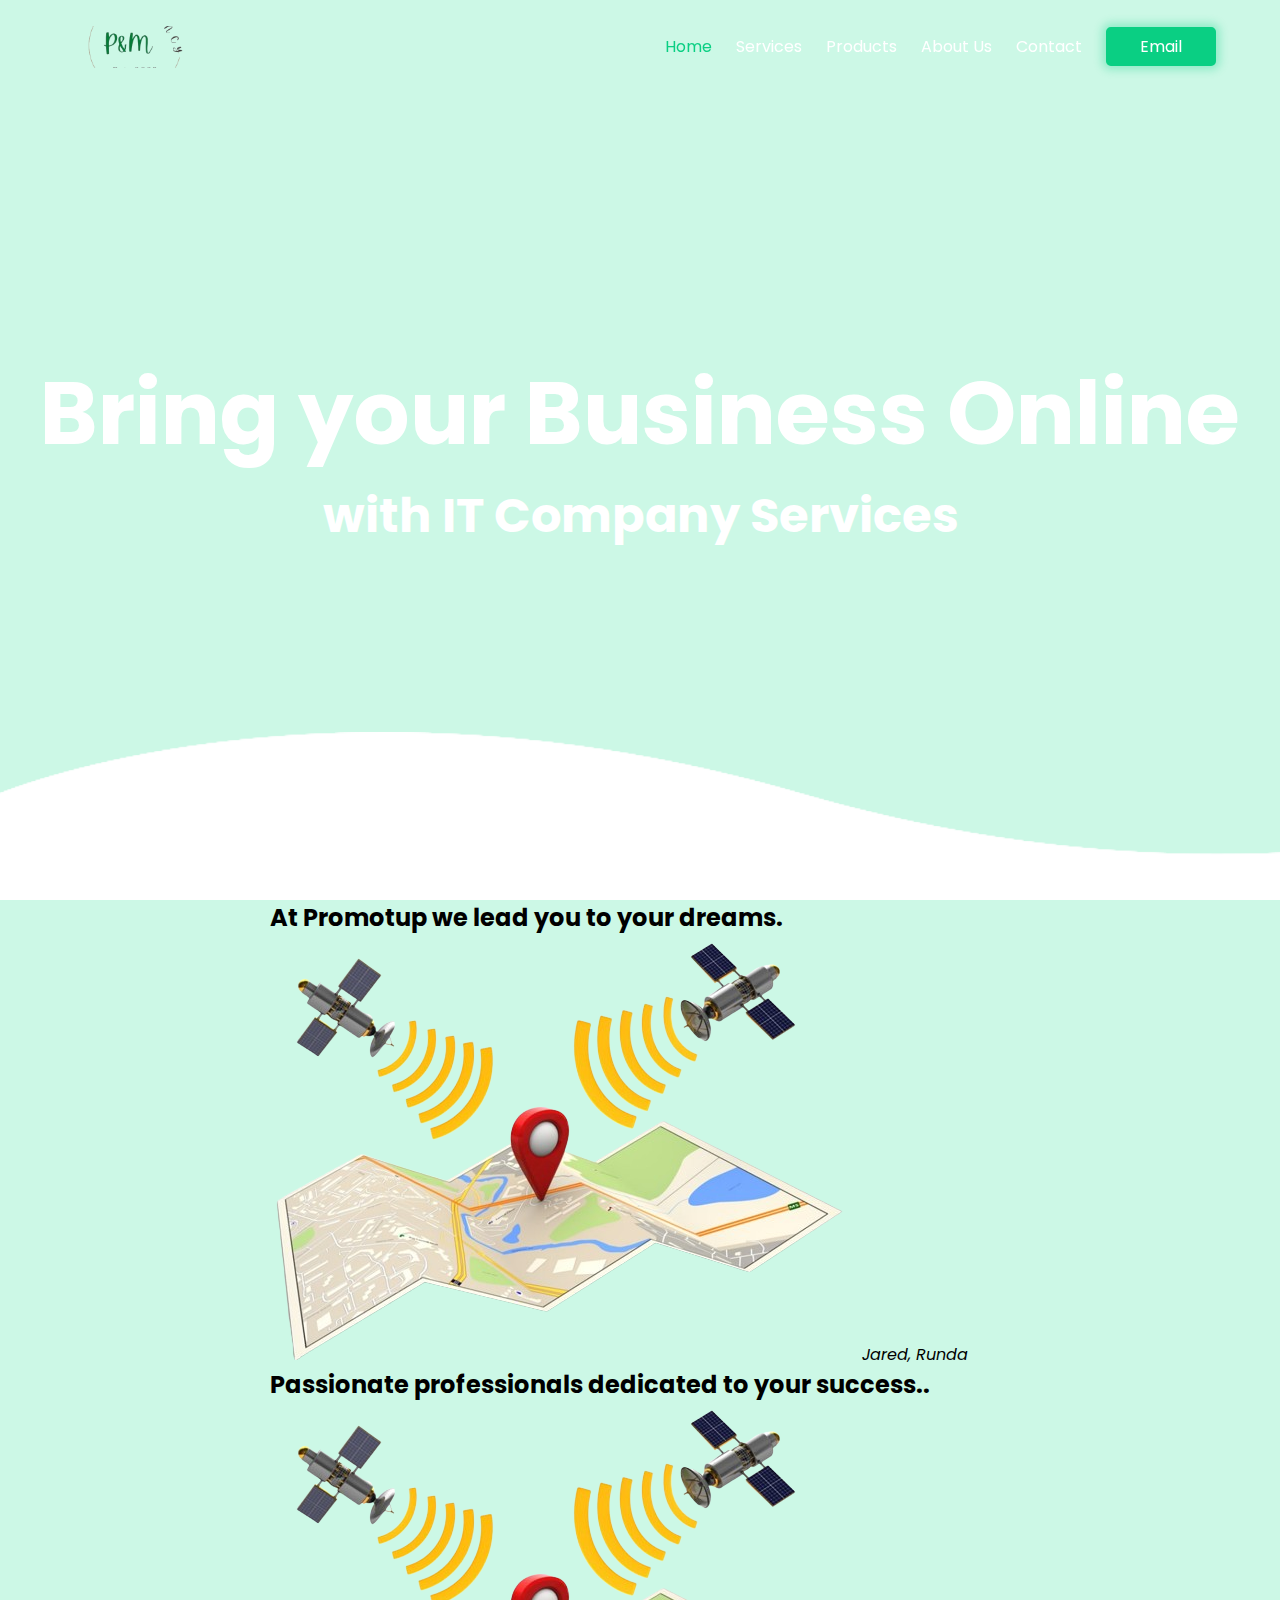
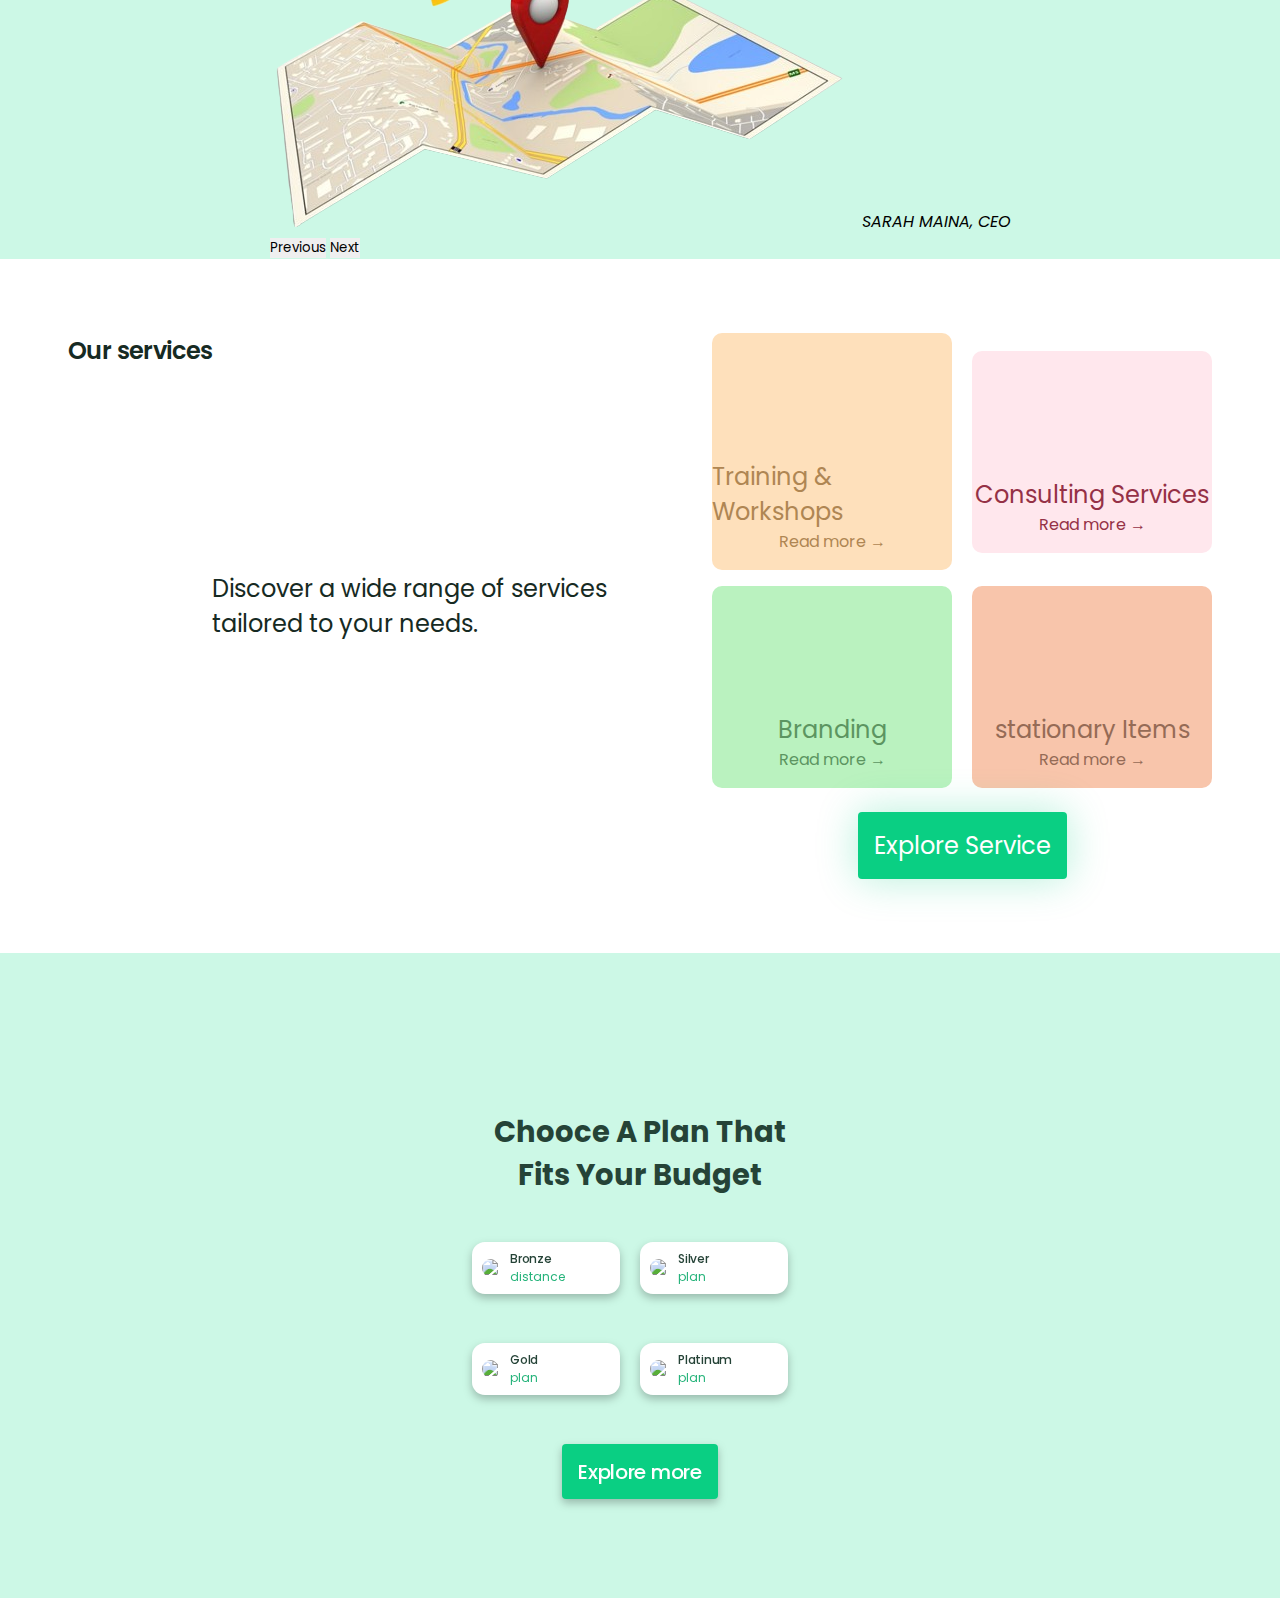
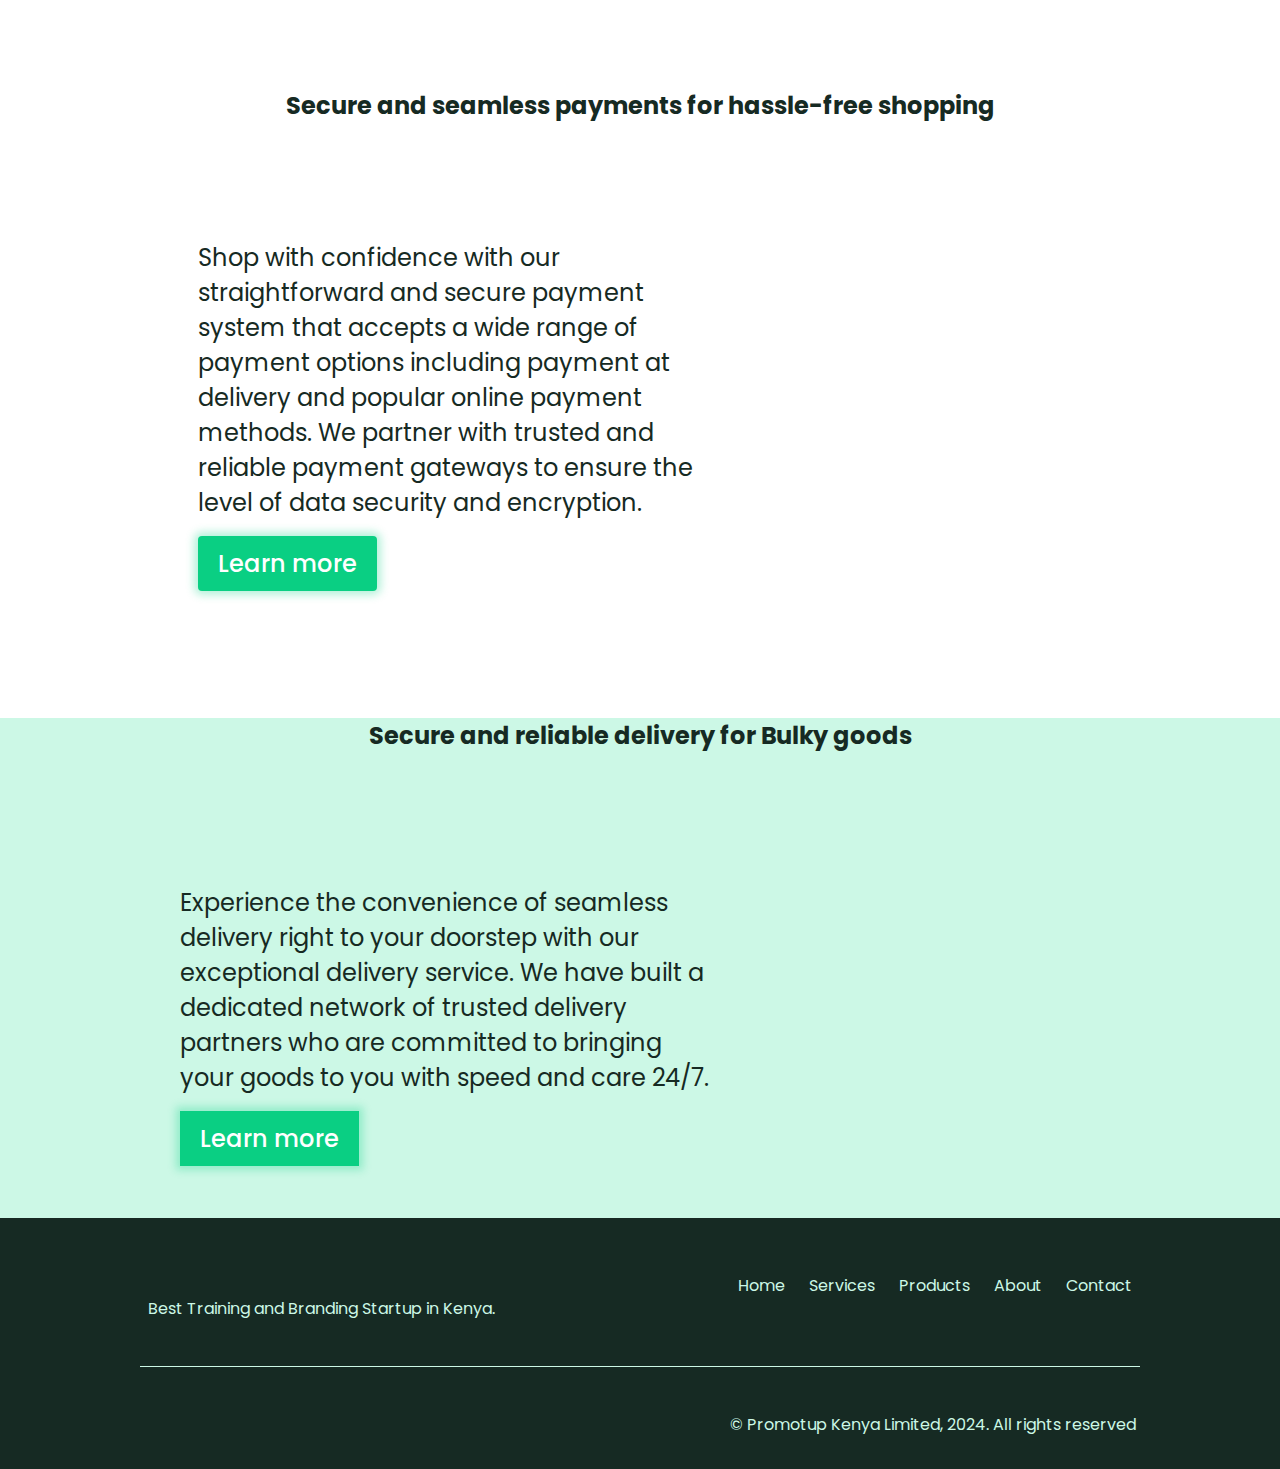
==== commit b2772ba2: "more changes" ====
--- a/index.html
+++ b/index.html
@@ -29,28 +29,25 @@
           <ul id="top__navbar__links">
 
             <li class="top__navbar__link__item">
-              <a href="navi.html" class="top__navbar__link active">E-Bikes</a>
-            </li>
-            <li class="top__navbar__link__item">
-              <a href="#store__selection__section" class="top__navbar__link">GPS Tracking</a>
-            </li>
-            <li class="top__navbar__link__item">
-              <a href="#" class="top__navbar__link">Fleet Management</a>
-            </li>
-            <li class="top__navbar__link__item">
-              <a href="https://runda.co.ke/" class="top__navbar__link">Financing</a>
-            </li>
-            <li class="top__navbar__link__item">
-              <a href="#about__section" class="top__navbar__link">Truck Lease </a>
+              <a href="#" class="top__navbar__link active">Home</a>
+            </li>
+            <li class="top__navbar__link__item">
+              <a href="#store__selection__section" class="top__navbar__link">Services</a>
+            </li>
+            <li class="top__navbar__link__item">
+              <a href="navi.html" class="top__navbar__link">Products</a>
+            </li>
+            <li class="top__navbar__link__item">
+              <a href="#about__section " class="top__navbar__link">About Us</a>
+            </li>
+            <li class="top__navbar__link__item">
+              <a href="https://runda.co.ke/" class="top__navbar__link">Contact </a>
             </li>
           </ul>
 
           <ul id="top__navbar__ctas">
             <li class="top__navbar__cta__item">
-              <a href="login.html" class="top__navbar__cta">Log In</a>
-            </li>
-            <li class="top__navbar__cta__item">
-              <a href="signup.html" class="top__navbar__cta">Book Demo</a>
+              <a href="signup.html" class="top__navbar__cta">Email</a>
             </li>
           </ul>
         </nav>
@@ -61,21 +58,21 @@
           <div class="hamburger__bar" id="hamburger__bar3"></div>
         </div>
       </header>
-  <!-- </div> -->
-
-    <section id="hero__section" class="section">
-      <h1>Best Fleet Management and GPS Tracking in Africa.</h1>
-      <p>
-       <!--Welcome to our all-encompassing platform, where precision meets efficiency! 
-       Unleash the power of seamless logistics, real-time GPS tracking, intelligent fleet management, 
-       and hassle-free leasing services.-->
-       Elevate your operations with a single destination for unparalleled control and optimization. 
-       Your journey begins here – driving innovation, managing excellence, and navigating success. 
-      </p>
+
+      <section id="home" class="home">
+      <h1>Bring your Business Online</h1>
+      <h2>with IT Company Services</h2>
+        <div class="wave wave1"></div>
+        <div class="wave wave2"></div>
+        <div class="wave wave3"></div>
+      </section>
+    <!-- <section id="hero__section" class="section">
+      <h1>Empower Your Team</h1>
+      <p>Transforming Businesses Through Specialised Trainings</p>
       <ul id="hero__section__ctas">
         <li class="hero__section__cta__item">
           <a href="#" class="hero__section__cta">
-            Book Demo
+            Our Services
             <svg
               width="30"
               height="30"
@@ -87,114 +84,26 @@
           </a>
         </li>
 
-        <li class="hero__section__cta__item">
-          <a href="#" class="hero__section__cta">
-            See how it works
-            <svg
-              width="30"
-              height="30"
-              viewBox="0 0 40 40"
-              fill="none"
-              xmlns="http://www.w3.org/2000/svg"
-            >
-              <path
-                fill-rule="evenodd"
-                clip-rule="evenodd"
-                d="M20 40C31.0457 40 40 31.0457 40 20C40 8.9543 31.0457 0 20 0C8.9543 0 0 8.9543 0 20C0 31.0457 8.9543 40 20 40ZM14.75 11.2728L29 19.5L14.75 27.7272V11.2728Z"
-                fill="#FFDF39"
-              />
-            </svg>
-          </a>
-        </li>
+       
       </ul>
-    </section>
-
-      <!-- Packages -->
-    <section id="packages">
-      <div class="container">
-        <div class="packages-header p-3 pb-md-4 mx-auto text-center">
-          <h2 class="display-4 fw-normal">GPS Tracking Device Packages</h2>
-          <p class="fs-5 text-body-secondary">Secure and affordable plans for your Vehicle.
-        </div>
-        <div class="row row-cols-1 row-cols-md-3 mb-3 text-center">
-          <div class="col">
-            <div class="card mb-4 rounded-3 shadow-sm">
-              <div class="card-header py-3">
-                <h4 class="my-0 fw-normal">Silver</h4>
-              </div>
-              <div class="card-body">
-                <!-- <h1 class="card-title pricing-card-title">$0<small class="text-body-secondary fw-light">/mo</small></h1> -->
-                <ul class="list-unstyled mt-3 mb-4 price bronze">
-                  <li>Real time tracking</li>
-                  <li>Speed monitoring</li>
-                  <li>Engine on & off alert</li>
-                  <li>Playback history</li>
-                  <li>SOS button</li>
-                  <li>Mileage reports</li>
-                  <li>Geo-fence(optional)</li>
-                  <li>SMS tracking</li>
-                  <li>Parking history</li>
-                  <li>Driving behavior alerts</li>
-                </ul>
-                <button type="button" class="w-100 btn btn-lg btn-outline-dark">Explore</button>
-              </div>
-            </div>
-          </div>
-          <div class="col">
-            <div class="card mb-4 rounded-3 shadow-sm">
-              <div class="card-header py-3">
-                <h4 class="my-0 fw-normal">Platinum</h4>
-              </div>
-              <div class="card-body">
-                <!-- <h1 class="card-title pricing-card-title">$15<small class="text-body-secondary fw-light">/mo</small></h1> -->
-                <ul class="list-unstyled mt-3 mb-4 price platinum">
-                  <li>All of bronze plus</li>
-                  <li>Low voltage reports</li>
-                  <li>Wireless back up tracking device</li>
-                  <li>Terminal offline reports</li>
-                </ul>
-                <button type="button" class="w-100 btn btn-lg btn-dark">Explore</button>
-              </div>
-            </div>
-          </div>
-          <div class="col">
-            <div class="card mb-4 rounded-3 shadow-sm border-dark">
-              <div class="card-header py-3 text-bg-dark border-dark">
-                <h4 class="my-0 fw-normal">Gold</h4>
-              </div>
-              <div class="card-body">
-                <!-- <h1 class="card-title pricing-card-title">$29<small class="text-body-secondary fw-light">/mo</small></h1> -->
-                <ul class="list-unstyled mt-3 mb-4 price gold">
-                  <li>All Platinum features plus</li>
-                  <li>Fuel monitoring</li>
-                  <li>Fuel reports, events location, amount and time</li>
-                  <li>Siphoning report</li>
-                  <li>Fuel consumption per trip report</li>
-                  <li>Next vehicle service alerts</li>
-                </ul>
-                <button type="button" class="w-100 btn btn-lg btn-dark">Explore</button>
-              </div>
-            </div>
-          </div>
-        </div>
-      </div>
-    </section>
-
+    </section> -->
+
+     
       <!-- services -->
 
     <section id="services">
 
       <div id="carouselExampleControls" class="carousel slide" data-bs-ride="carousel">
         <div class="carousel-inner">
-          <div class="carousel-item active caro">
-            <h2>At Navi TRUCKS we manufacture high quality stainless & steel bed strips, bolt kits, and bed wood. </h2>
+          <div class="carousel-item caro">
+            <h2>At Promotup we lead you to your dreams. </h2>
             <img class="service-image" src="./images/GPS-removebg-preview.png" alt="gps">
             <em>Jared, Runda</em>
           </div>
-          <div class="carousel-item caro">
-            <h2 class="service-text">We also are a supplier of high quality parts for classic cars and trucks.</h2>
+          <div class="carousel-item active caro">
+            <h2 class="service-text">Passionate professionals dedicated to your success..</h2>
             <img class="service-image" src="./images/GPS-removebg-preview.png" alt="Gps">
-            <em>Beverly, Kenya</em>
+            <em>SARAH MAINA, CEO</em>
           </div>
 
         </div>
@@ -211,16 +120,15 @@
     </section>
 
 
-    <section id="products__section" class="section">
-      <h2 id="products__section__title" class="section__title">
-        Welcome to our all-encompassing platform
-      </h2>
+    <section id="store__selection__section" class="section">
+      <h1 id="products__section__title" class="section__title">
+        Our services
+      </h1>
       <div id="products__section__container" class="container">
         <div id="products__section__left">
           
           <p id="products__section__paragraph" class="section__paragraph">
-            Unleash the power of seamless logistics, real-time GPS tracking,
-            intelligent fleet management, and hassle-free leasing services.
+            Discover a wide range of services tailored to your needs.
           </p>
         </div>
 
@@ -229,43 +137,43 @@
             <!--product 1-->
             <div class="product">
               <div class="image"></div>
-              <p class="product__name">GPS Track</p>
+              <p class="product__name">Training & Workshops</p>
               <a href="#" class="explore__button"
-                >Explore more <span>&rarr;</span></a
+                >Read more <span>&rarr;</span></a
               >
             </div>
             <!--product 2-->
             <div class="product">
               <div class="image"></div>
-              <p class="product__name">Fleet Management</p>
+              <p class="product__name">Consulting Services</p>
               <a href="#" class="explore__button"
-                >Explore more <span>&rarr;</span></a
+                >Read more <span>&rarr;</span></a
               >
             </div>
             <!--product 3-->
             <div class="product">
               <div class="image"></div>
-              <p class="product__name">Fuel Monitoring</p>
+              <p class="product__name">Branding</p>
               <a href="#" class="explore__button"
-                >Explore more <span>&rarr;</span></a
+                >Read more <span>&rarr;</span></a
               >
             </div>
             <!--product 4-->
             <div class="product">
               <div class="image"></div>
-              <p class="product__name">Logistics</p>
+              <p class="product__name">stationary Items</p>
               <a href="#" class="explore__button"
-                >Explore more <span>&rarr;</span></a
+                >Read more <span>&rarr;</span></a
               >
             </div>
           </div>
 
-          <button class="view__button">View more</button>
-        </div>
-      </div>
-    </section>
-
-    <section id="store__selection__section" class="section">
+          <button class="view__button">Explore Service</button>
+        </div>
+      </div>
+    </section>
+
+    <section id="products__section" class="section">
       <div id="store__selection__section__container" class="container">
         <div id="store__header">
           <h2 id="store__selection__section__title" class="section__title">
@@ -372,87 +280,13 @@
         <div id="delivery__section__right"></div>
       </div>
     </section>
-
-    <!-- <section id="about__section" class="section">
-      <h2 id="about__section__title" class="section__title">About Us</h2>
-      <div id="about__section__container" class="container">
-        <div id="about__section__left">
-          <p id="about__section__paragraph" class="section__paragraph">
-            At SwiftCart, our missions are centered on providing access to
-            diversified, rich and healthy food, but also on promoting local
-            consumption and all this at a lower cost. We believe that the
-            internet gives endless opportunities and possibilities to the
-            purchase of groceries.
-            <br />SwiftCart we realize that every individual is different,
-            everyone has their own dietary needs. That's why we provide you a
-            personalized shopping experience in the most simple, convenient,
-            secure and affordable way without having to leave the comfort of
-            your home.
-          </p>
-          <a href="#" id="about__section__button">Get started</a>
-        </div>
-        <div id="about__section__right"></div>
-      </div>
-    </section> -->
-
-    <!--<footer class="footer_wrap widget_area scheme_original">
-      <div class="footer_wrap_inner widget_area_inner">
-          <div class="content_wrap">
-              <div class="columns_wrap">
-                  <aside id="reisen_widget_socials-2" class="widget_number_1 column-1_4 widget widget_socials">
-                      <div class="widget_inner">
-                          <div class="logo_descr">ABOUT US<br />
-                              Navi Credit LTD was established in 2021. We are an authorized and fully Kenyan company.</div>
-                          <div class="sc_socials sc_socials_type_icons sc_socials_shape_round sc_socials_size_tiny">
-                              <div class="sc_socials_item"><a href="http://facebook.com/navi_ke" target="_blank" class="social_icons social_facebook-squared"><span class="icon-facebook-squared"></span></a></div>
-                              <div class="sc_socials_item"><a href="https://x.com/navi_ke" target="_blank" class="social_icons social_tumblr"><span class="icon-tumblr"></span></a></div>
-                              <div class="sc_socials_item"><a href="http://instagram.com/sinotruk_howo_ke/#http:/" target="_blank" class="social_icons social_instagramm"><span class="icon-instagramm"></span></a></div>
-                          </div>
-                      </div>
-                  </aside>
-                  <aside id="nav_menu-3" class="widget_number_2 column-1_4 widget widget_nav_menu">
-                      <h4 class="widget_title">Services</h4>
-                      <div class="menu-footer-menu-container">
-                          <ul id="menu-footer-menu" class="menu">
-                              <li id="menu-item-1292" class="menu-item menu-item-type-post_type menu-item-object-page menu-item-1292"><a href="https://runda.co.ke/what-we-do/sales/">Sales</a></li>
-                              <li id="menu-item-1290" class="menu-item menu-item-type-post_type menu-item-object-page menu-item-1290"><a href="https://runda.co.ke/what-we-do/spare-parts/">Spare Parts</a></li>
-                              <li id="menu-item-1291" class="menu-item menu-item-type-post_type menu-item-object-page menu-item-1291"><a href="https://runda.co.ke/what-we-do/service-provision/">Service Provision</a></li>
-                              <li id="menu-item-1293" class="menu-item menu-item-type-post_type menu-item-object-page menu-item-1293"><a href="https://runda.co.ke/what-we-do/assembly/">Assembly</a></li>
-                          </ul>
-                      </div>
-                  </aside>
-                  <aside id="text-2" class="widget_number_3 column-1_4 widget widget_text">
-                      <h4 class="widget_title">Contact Us</h4>
-                      <div class="textwidget">Call Us On <a href="tel:+254799996660">+254 799 996 660</a><br>Sameer Business Park, Nairobi, Mombasa Rd, KE<br>
-                          <a href="mailto:Info@navi.co.ke">Info@navi.co.ke</a></div>
-                  </aside>
-                  <aside id="text-3" class="widget_number_4 column-1_4 widget widget_text">
-                      <h4 class="widget_title">Join Our Newsletter</h4>
-                      <div class="textwidget">
-                          <p><script>(function() {
-                                  window.mc4wp = window.mc4wp || {
-                                      listeners: [],
-                                      forms: {
-                                          on: function(evt, cb) {
-                                              window.mc4wp.listeners.push(
-                                                  {
-                                                      event: evt,
-                                                      callback: cb
-                                                  }
-                                              );
-                                          }
-                                      }
-                                  }
-                              })();-->
                          
-  
-
     <footer class="section">
       <div id="footer__container">
         <div id="footer__nav">
           <div id="footer__nav__logo">
             <a id="footer__logo"></a>
-            <p>Best Fleet Management & GPs Tracking providerin Africa.</p>
+            <p>Best Training and Branding Startup in Kenya.</p>
           </div>
           <nav id="bottom__navbar">
             <ul id="bottom__navbar__links">
@@ -460,19 +294,23 @@
                 <a href="#" class="bottom__navbar__link">Home</a>
               </li>
               <li class="bottom__navbar__link__item">
-                <a href="#" class="bottom__navbar__link">Stores</a>
+                <a href="#" class="bottom__navbar__link">Services</a>
+              </li>
+              <li class="bottom__navbar__link__item">
+                <a href="#" class="bottom__navbar__link">Products</a>
+              </li>
+              <li class="bottom__navbar__link__item">
+                <a href="#" class="bottom__navbar__link">About</a>
               </li>
               <li class="bottom__navbar__link__item">
                 <a href="#" class="bottom__navbar__link">Contact</a>
               </li>
-              <li class="bottom__navbar__link__item">
-                <a href="#" class="bottom__navbar__link">About</a>
-              </li>
+              
             </ul>
           </nav>
         </div>
         <hr />
-        <p>&copy; Navio Credit Ltd, 2024. All rights reserved</p>
+        <p>&copy; Promotup Kenya Limited, 2024. All rights reserved</p>
       </div>
     </footer>
 
--- a/style/style.css
+++ b/style/style.css
@@ -1,11 +1,11 @@
 @import url("https://fonts.googleapis.com/css2?family=Poppins:wght@400;700&display=swap");
 
 :root {
-  --hero__background-color: #FFDD95;
-  --primary-color: #FFA500;
+  --hero__background-color: #262626;
+  --primary-color: #0acf83;
   --secondary-color: #fff;
-  --tertiary-color: #E9F6FF;
-  --quaternary-color: #280274;
+  --tertiary-color: #ccf8e6;
+  --quaternary-color: #162a23;
   --quinary-color: #ffdf39;
   --margin-small: 1rem;
   --margin-medium: 1.5rem;
@@ -73,7 +73,6 @@
   justify-content: space-between;
   padding: 2% 5%;
   z-index: 1000;
-  background-color: #E9F6FF;
 }
 
 @media (max-width: 767px) {
@@ -109,7 +108,7 @@
   height: 2.6428125rem;
   justify-content: center;
   align-items: flex-start;
-  background-image: url("../images/navio_logo.png");
+  background-image: url("../images/logo-removebg-preview.png");
   background-position: center;
   background-repeat: no-repeat;
   background-size: cover;
@@ -142,10 +141,10 @@
 }
 
 .top__navbar__link {
-  color: var(--quaternary-color);
-}
-
-/*.top__navbar__link.active,*/
+  color: var(--secondary-color);
+}
+
+.top__navbar__link.active,
 .top__navbar__link:hover {
   color: var(--primary-color);
   font-weight: var(--font-weight-normal);
@@ -397,8 +396,65 @@
 }
 
 /* Path: style/hero.css */
-#hero__section {
-  background-image: url("../images/road_truck.jpg");
+
+.home{
+  min-height: 100vh;
+  width: 100vw;
+  background-image: url(../images/promot.jpg);
+  background-size: cover;
+  display: flex;
+  align-items: center;
+  justify-content: center;
+  flex-flow: column;
+  text-align: center;
+  padding: 0 1rem;
+  position: relative;
+  overflow: hidden !important;
+}
+
+.home h1{
+  color: #fff;
+  font-size: 5.5rem;
+}
+
+.home h2{
+  color: #fff;
+  font-size: 3rem;
+}
+
+.home .wave{
+  position: absolute;
+  bottom: -.5rem;
+  left: 0;
+  height: 11rem;
+  width: 100%;
+  background: url(../images/wave.png);
+  background-size: 100rem 11rem;
+  animation: waves 8s linear infinite;
+  background-repeat: repeat-x;
+}
+
+.home .wave2{
+  animation-direction: reverse;
+  animation-duration: 6s;
+  opacity: .3;
+}
+
+.home .wave3{
+  animation-duration: 4s;
+  opacity: .5;
+}
+
+@keyframes waves{
+  0%{
+      background-position-x: 0;
+  }
+  100%{
+      background-position-x: 100rem;
+  }
+}
+/* #hero__section {
+  background-image: url("../images/promot.jpg");
   background-repeat: no-repeat;
   background-size: cover;
   width: 100%;
@@ -412,7 +468,7 @@
 }
 
 #hero__section h1 {
-  color: var(--secondary-color);
+  color: var(--pri);
   max-width: 37.5rem;
   font-size: var(--font-size-very-big);
   font-style: var(--font-size-normal);
@@ -497,8 +553,8 @@
 .hero__section__cta__item:first-child {
   border: 0.1875rem solid var(--primary-color);
   padding: 0.625rem var(--padding-small);
-  background-color: var(--primary-color);
-  box-shadow: 0rem 0rem 0.5rem 0.25rem grey;
+  background-color: #0acf83;
+  box-shadow: 0rem 0rem 0.5rem 0.25rem rgba(10, 207, 131, 0.3);
   border-radius: 0.3125rem;
   font-size: var(--font-size-medium);
 }
@@ -522,16 +578,8 @@
   align-items: center;
   justify-content: space-between;
   gap: 1rem;
-}
-/*packages section*/
-#packages {
-  padding: 100px;
-  text-align: center;
-}
-
-.price {
-  text-align: left;
-}
+} */
+
 /* Path: style/products.css */
 
 #products__section {
@@ -704,11 +752,11 @@
 }
 
 .product:nth-child(2) {
-  background-color: #fff;
+  background-color: #ffe7ed;
 }
 
 .product:nth-child(3) {
-  background-color: #fff;
+  background-color: #baf2bf;
 }
 
 .product:nth-child(4) {
@@ -717,35 +765,35 @@
 
 .product:nth-child(1) .image {
   scale: 1.5;
-  background: url("../images/GPS-removebg-preview.png") 100% / contain no-repeat;
+  background: url("../images/promot.jpg") 100% / contain no-repeat;
 }
 
 .product:nth-child(2) .image {
-  background: url("../images/parked_truck.jpg") 100% / contain no-repeat;
+  background: url("../images/product_image_2.png") 100% / contain no-repeat;
 }
 
 .product:nth-child(3) .image {
   scale: 1.3;
-  background: url("../images/GPS-removebg-preview.png") 100% / contain no-repeat;
+  background: url("../images/product_image_3.png") 100% / contain no-repeat;
 }
 
 .product:nth-child(4) .image {
-  background: url("../images/parked_truck.jpg") 100% / contain no-repeat;
+  background: url("../images/product_image_4.png") 100% / contain no-repeat;
 }
 
 .product:nth-child(1) .product__name,
 .product:nth-child(1) .explore__button {
-  color: var(--primary-color);
+  color: #af8653;
 }
 
 .product:nth-child(2) .product__name,
 .product:nth-child(2) .explore__button {
-  color: var(--primary-color);
+  color: #953146;
 }
 
 .product:nth-child(3) .product__name,
 .product:nth-child(3) .explore__button {
-  color: var(--primary-color);
+  color: #5c9561;
 }
 
 .product:nth-child(4) .product__name,
@@ -756,36 +804,13 @@
 .view__button {
   border-radius: 0.25rem;
   background-color: var(--primary-color);
-  box-shadow: 0 0 2.5rem 0 black;
+  box-shadow: 0 0 2.5rem 0 rgba(10, 204, 131, 0.3);
   font-size: var(--font-size-medium);
   padding: var(--padding-small);
   color: var(--secondary-color);
   cursor: pointer;
 }
 
-/* Services */
-/* Testimonials */
-#services {
-  background-color: var(--secondary-color);
-  text-align: center;
-  color: black;
-}
-
-h2 {
-  font-family: "Montserrat-Bold";
-  font-size: 3rem;
-  line-height: 1.5;
-}
-
-.service-image {
-  width: 10%;
-  border-radius: 100%;
-  margin: 20px;
-}
-
-.caro {
-  padding: 7% 15%;
-}
 /* Stores */
 .container {
   display: flex;
@@ -858,7 +883,7 @@
   width: 9.75rem !important;
   height: 3.43rem !important;
   flex-shrink: 0;
-  background-color: orange;
+  background-color: #0acf83;
   justify-content: center;
   align-items: center;
   border-radius: 0.25rem;
@@ -894,7 +919,7 @@
 }
 
 #distance {
-  color: #FFA500;
+  color: #25b37a;
 }
 
 @media (min-width: 414px) {
@@ -1116,7 +1141,7 @@
   height: 16.375rem;
   background-position: center;
   background-repeat: no-repeat;
-  background-image: url("../images/Services.png");
+  background-image: url("../images/deals_product_cards.png");
   background-size: cover;
 }
 
@@ -1218,7 +1243,7 @@
   height: 24.0625rem;
   background-position: center;
   background-repeat: no-repeat;
-  background-image: url("../images/Logistics-removebg-preview.png");
+  background-image: url("../images/delivery.svg");
   background-size: cover;
 }
 
@@ -1408,7 +1433,7 @@
   height: 2.9rem;
   justify-content: center;
   align-items: flex-start;
-  background-image: url("../images/navio_logo.png");
+  background-image: url("../images/footer_logo.png");
   background-position: center;
   background-repeat: no-repeat;
   background-size: cover;
@@ -1474,4 +1499,4 @@
   .bottom__navbar__link {
     font-size: 0.75rem;
   }
-}
+}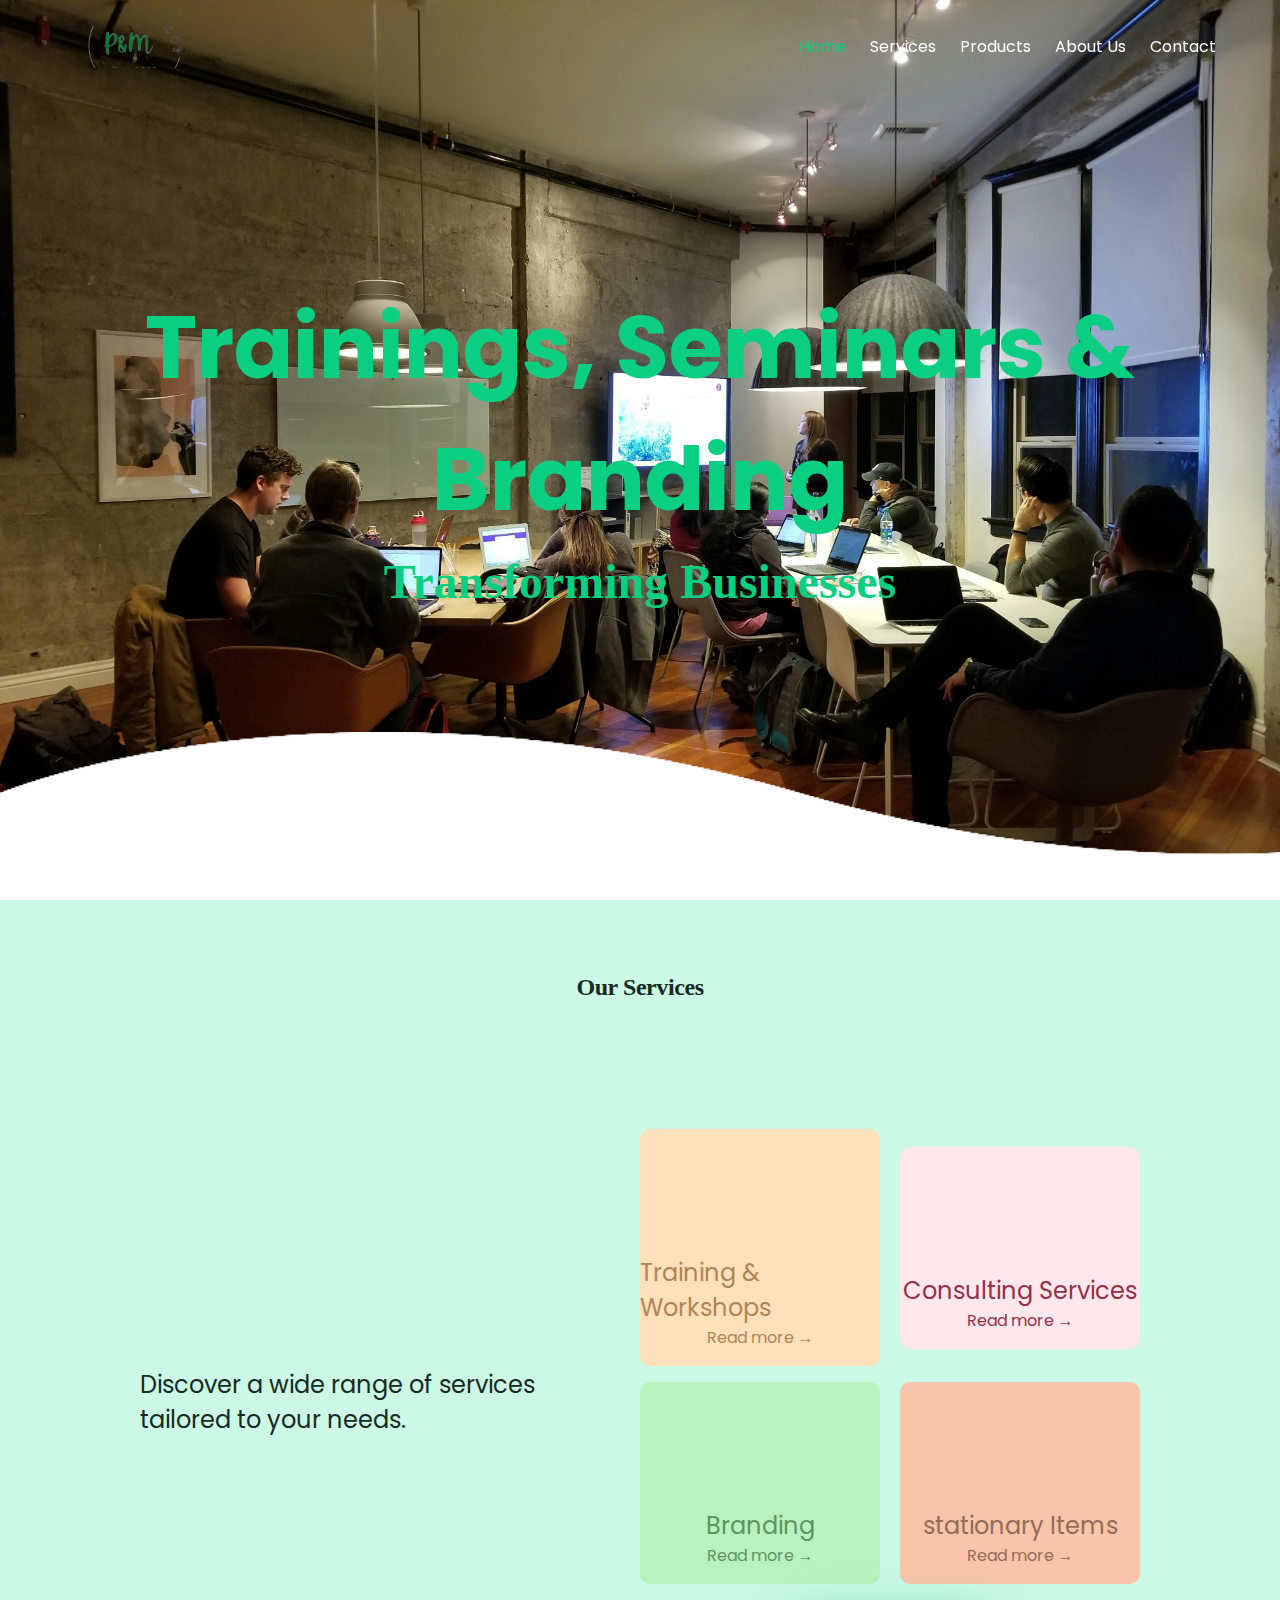
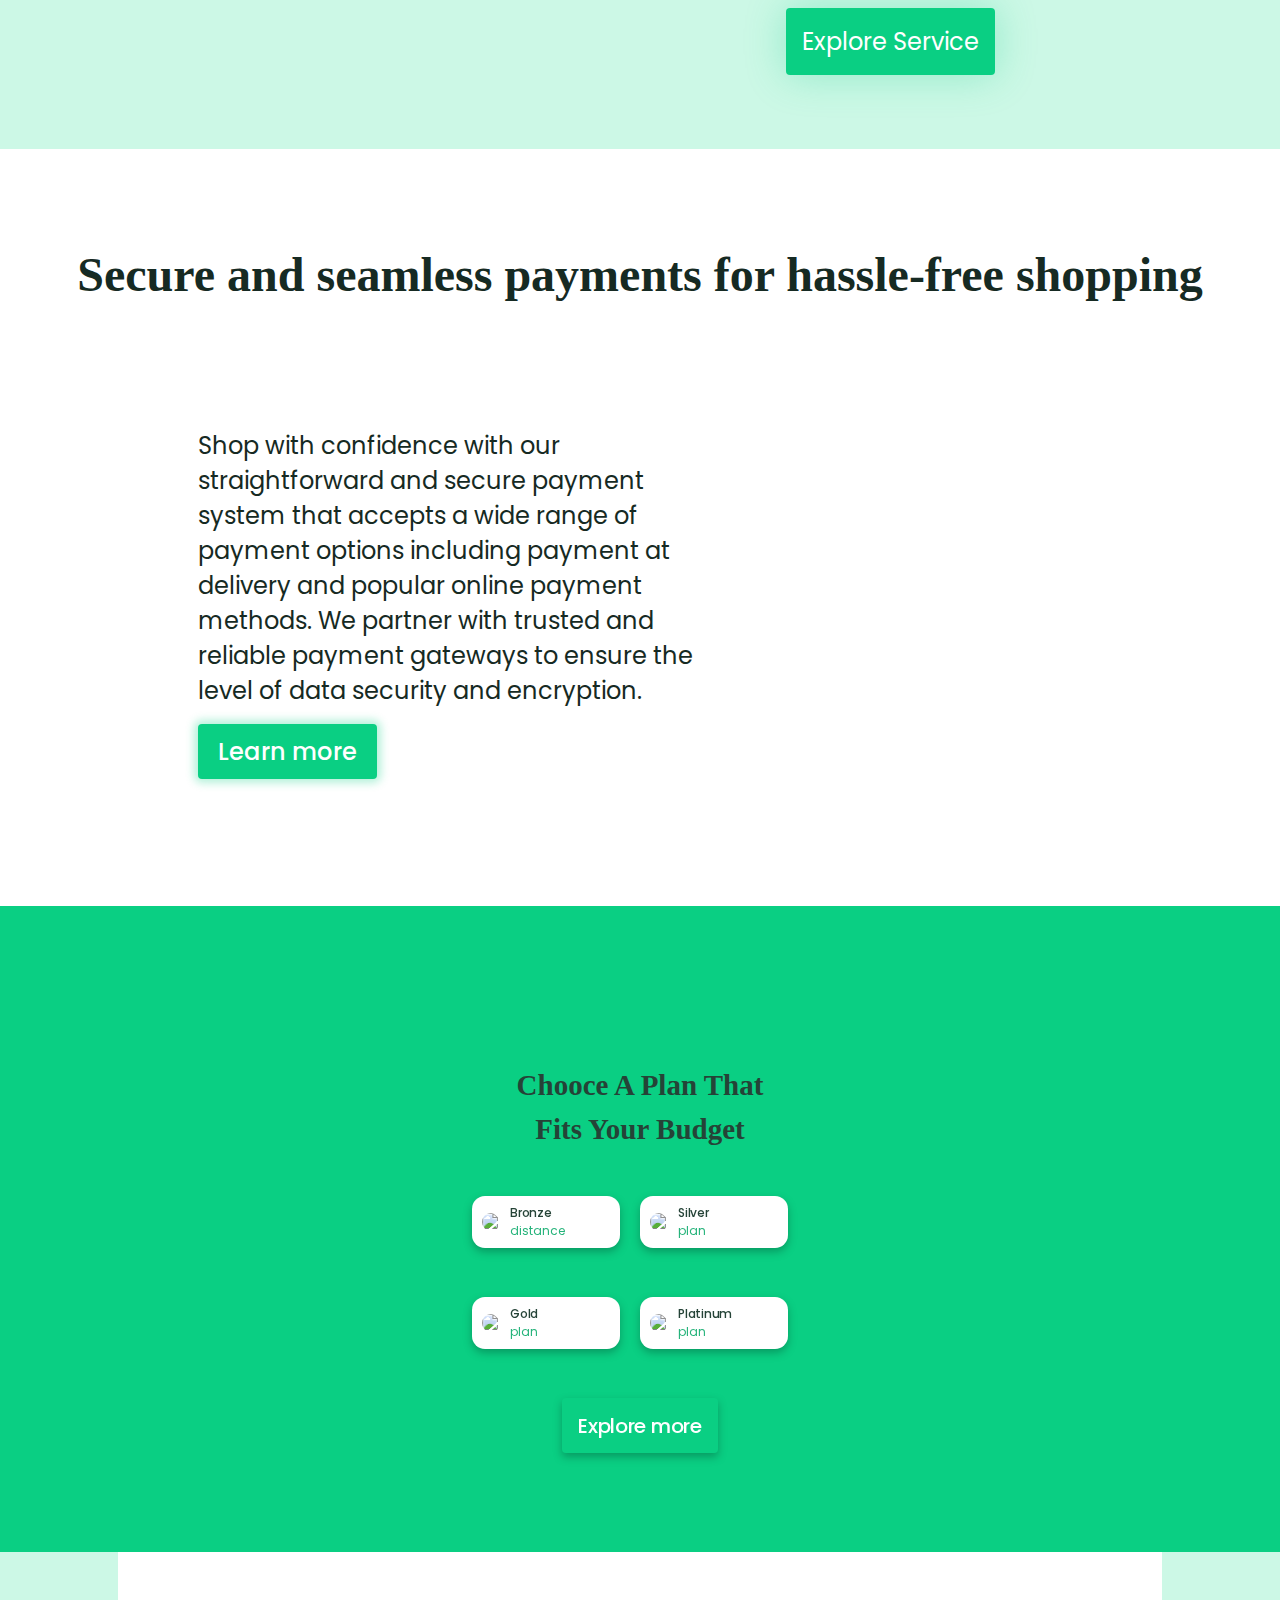
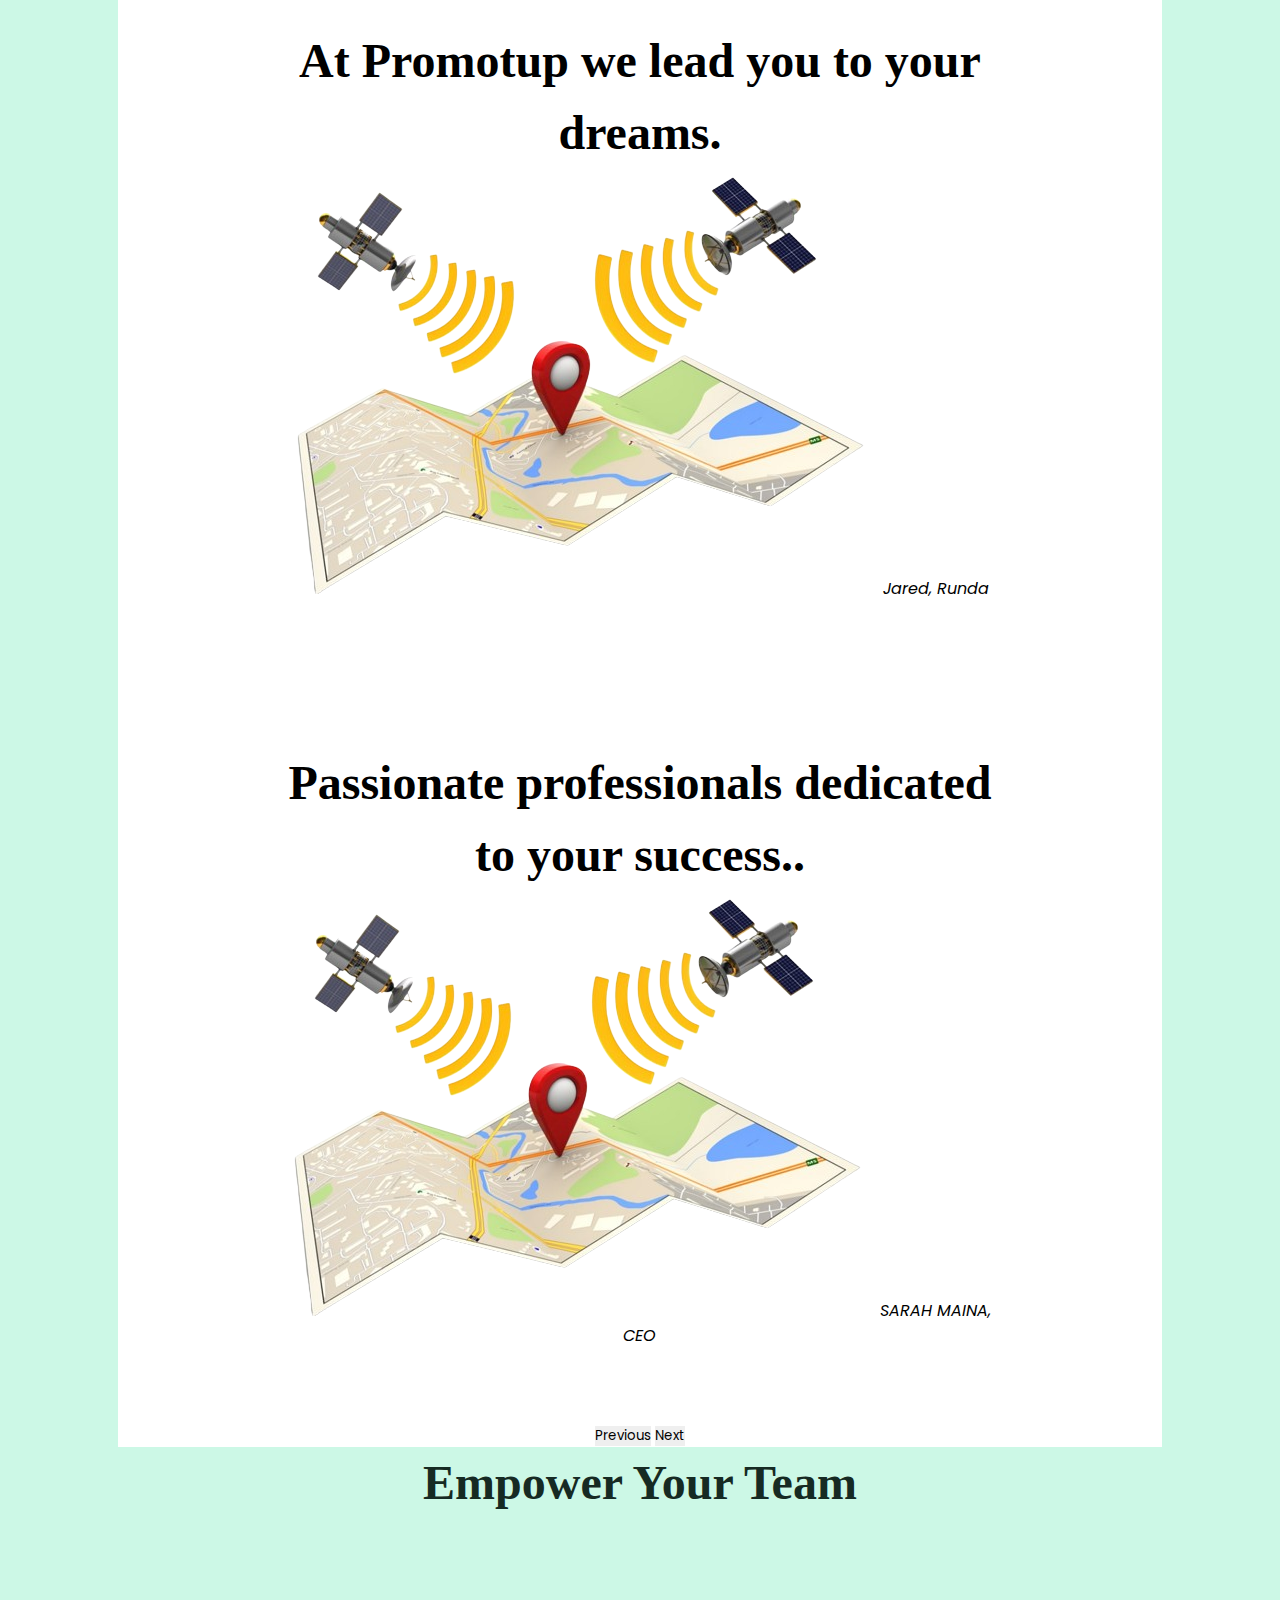
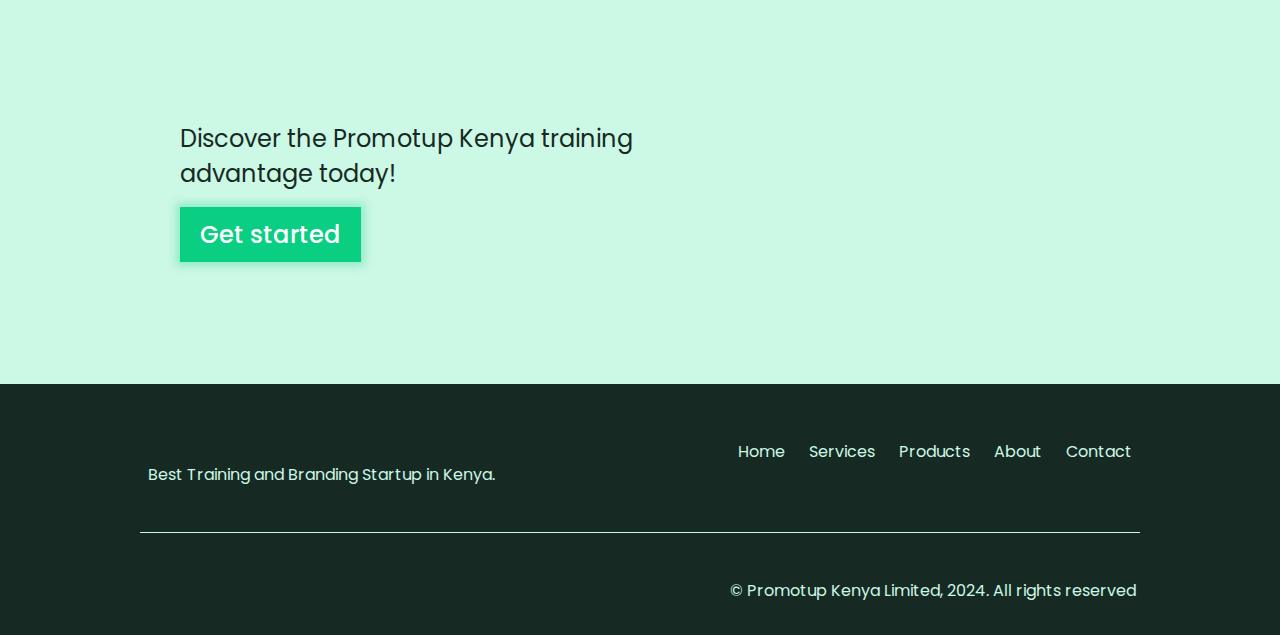
==== commit afba5a1e: "changes" ====
--- a/index.html
+++ b/index.html
@@ -3,8 +3,8 @@
   <head>
     <meta charset="UTF-8" />
     <meta name="viewport" content="width=device-width,initial-scale=1" />
-    <title>Navio Credit Ltd</title>
-    <link rel="shortcut icon" href="images/favicon.ico" />
+    <title>Promotup Kenya Ltd</title>
+    <link rel="shortcut icon" href="images/favicon1.png" alt="icon" />
     <!--google fonts-->
     <link rel="preconnect" href="https://fonts.googleapis.com">
     <link rel="preconnect" href="https://fonts.gstatic.com" crossorigin>
@@ -32,24 +32,19 @@
               <a href="#" class="top__navbar__link active">Home</a>
             </li>
             <li class="top__navbar__link__item">
-              <a href="#store__selection__section" class="top__navbar__link">Services</a>
-            </li>
-            <li class="top__navbar__link__item">
-              <a href="navi.html" class="top__navbar__link">Products</a>
-            </li>
-            <li class="top__navbar__link__item">
-              <a href="#about__section " class="top__navbar__link">About Us</a>
+              <a href="#products__section" class="top__navbar__link">Services</a>
+            </li>
+            <li class="top__navbar__link__item">
+              <a href="#payment__section" class="top__navbar__link">Products</a> <!--products.html to be linked later-->
+            </li>
+            <li class="top__navbar__link__item">
+              <a href="#store__selection__section " class="top__navbar__link">About Us</a>
             </li>
             <li class="top__navbar__link__item">
               <a href="https://runda.co.ke/" class="top__navbar__link">Contact </a>
             </li>
           </ul>
 
-          <ul id="top__navbar__ctas">
-            <li class="top__navbar__cta__item">
-              <a href="signup.html" class="top__navbar__cta">Email</a>
-            </li>
-          </ul>
         </nav>
 
         <div id="top__navbar__hamburger">
@@ -60,70 +55,18 @@
       </header>
 
       <section id="home" class="home">
-      <h1>Bring your Business Online</h1>
-      <h2>with IT Company Services</h2>
+      <h1>Trainings, Seminars & Branding</h1>
+      <h2>Transforming Businesses</h2>
         <div class="wave wave1"></div>
         <div class="wave wave2"></div>
         <div class="wave wave3"></div>
       </section>
-    <!-- <section id="hero__section" class="section">
-      <h1>Empower Your Team</h1>
-      <p>Transforming Businesses Through Specialised Trainings</p>
-      <ul id="hero__section__ctas">
-        <li class="hero__section__cta__item">
-          <a href="#" class="hero__section__cta">
-            Our Services
-            <svg
-              width="30"
-              height="30"
-              viewBox="0 0 40 40"
-              fill="none"
-              xmlns="http://www.w3.org/2000/svg"
-            >
-            </svg>
-          </a>
-        </li>
-
-       
-      </ul>
-    </section> -->
-
-     
-      <!-- services -->
-
-    <section id="services">
-
-      <div id="carouselExampleControls" class="carousel slide" data-bs-ride="carousel">
-        <div class="carousel-inner">
-          <div class="carousel-item caro">
-            <h2>At Promotup we lead you to your dreams. </h2>
-            <img class="service-image" src="./images/GPS-removebg-preview.png" alt="gps">
-            <em>Jared, Runda</em>
-          </div>
-          <div class="carousel-item active caro">
-            <h2 class="service-text">Passionate professionals dedicated to your success..</h2>
-            <img class="service-image" src="./images/GPS-removebg-preview.png" alt="Gps">
-            <em>SARAH MAINA, CEO</em>
-          </div>
-
-        </div>
-        <button class="carousel-control-prev" type="button" data-bs-target="#carouselExampleControls" data-bs-slide="prev">
-          <span class="carousel-control-prev-icon" aria-hidden="true"></span>
-          <span class="visually-hidden">Previous</span>
-        </button>
-        <button class="carousel-control-next" type="button" data-bs-target="#carouselExampleControls" data-bs-slide="next">
-          <span class="carousel-control-next-icon" aria-hidden="true"></span>
-          <span class="visually-hidden">Next</span>
-        </button>
-      </div>
-
-    </section>
-
-
-    <section id="store__selection__section" class="section">
-      <h1 id="products__section__title" class="section__title">
-        Our services
-      </h1>
+
+     <!--Services-->
+    <section id="products__section" class="section">
+      <h2 id="products__section__title" class="section__title">
+        Our Services
+      </h2>
       <div id="products__section__container" class="container">
         <div id="products__section__left">
           
@@ -173,58 +116,7 @@
       </div>
     </section>
 
-    <section id="products__section" class="section">
-      <div id="store__selection__section__container" class="container">
-        <div id="store__header">
-          <h2 id="store__selection__section__title" class="section__title">
-            Chooce A Plan That Fits Your Budget
-          </h2>
-        </div>
-        <div class="store__container">
-          <!-- Four containers for stores -->
-
-          <div class="store-container">
-            <!-- Content for the first store -->
-            <img src="./images/store2.png" alt="store image1" />
-            <div id="store__content">
-              <div id="store__name">Bronze</div>
-              <div id="distance">distance</div>
-            </div>
-          </div>
-          <div class="store-container">
-            <!-- Content for the second store -->
-            <img src="./images/store3.png" alt="store image2" />
-            <div id="store__content">
-              <div id="store__name">Silver</div>
-              <div id="distance">plan</div>
-            </div>
-          </div>
-          <div class="store-container">
-            <!-- Content for the third store -->
-            <img src="./images/store3.png" alt="store image3" />
-            <div id="store__content">
-              <div id="store__name">Gold</div>
-              <div id="distance">plan</div>
-            </div>
-          </div>
-          <div class="store-container">
-            <!-- Content for the fourth store -->
-            <img src="./images/store4.png" alt="store image4" />
-            <div id="store__content">
-              <div id="store__name">Platinum</div>
-              <div id="distance">plan</div>
-            </div>
-          </div>
-          <div id="store__button">
-            <a href="#" id="store__selection__section__button"
-              >Explore more</a
-            >
-          </div>
-        </div>
-      </div>
-    </section>
- 
-
+    <!--Products-->
     <section id="payment__section" class="section">
       <h2 id="payment__section__title" class="section__title">
         Secure and seamless payments for hassle-free shopping
@@ -244,38 +136,101 @@
       </div>
     </section>
 
-    <!-- <section id="deals__section" class="section">
-      <h2 id="deals__section__title" class="section__title">
-        Unbeatable deals and savings for Navi Services
-      </h2>
-      <div id="deals__section__container" class="container">
-        <div id="deals__section__left">
-          
-          <p id="deals__section__paragraph" class="section__paragraph">
-            Incredible offers are just a click away. Discover discounts on a
-            large range of services. Shop smarter with our irresistible deals
-            and make significant savings.
-          </p>
-          <a href="#" id="deals__section__button">Explore it now</a>
-        </div>
-        <div id="deals__section__right"></div>
-      </div>
-    </section> -->
-
+     <!--team/About us-->
+    <section id="store__selection__section" class="section">
+      <div id="store__selection__section__container" class="container">
+        <div id="store__header">
+          <h2 id="store__selection__section__title" class="section__title">
+            Chooce A Plan That Fits Your Budget
+          </h2>
+        </div>
+        <div class="store__container">
+          <!-- Four containers for stores -->
+
+          <div class="store-container">
+            <!-- Content for the first store -->
+            <img src="./images/store2.png" alt="store image1" />
+            <div id="store__content">
+              <div id="store__name">Bronze</div>
+              <div id="distance">distance</div>
+            </div>
+          </div>
+          <div class="store-container">
+            <!-- Content for the second store -->
+            <img src="./images/store3.png" alt="store image2" />
+            <div id="store__content">
+              <div id="store__name">Silver</div>
+              <div id="distance">plan</div>
+            </div>
+          </div>
+          <div class="store-container">
+            <!-- Content for the third store -->
+            <img src="./images/store3.png" alt="store image3" />
+            <div id="store__content">
+              <div id="store__name">Gold</div>
+              <div id="distance">plan</div>
+            </div>
+          </div>
+          <div class="store-container">
+            <!-- Content for the fourth store -->
+            <img src="./images/store4.png" alt="store image4" />
+            <div id="store__content">
+              <div id="store__name">Platinum</div>
+              <div id="distance">plan</div>
+            </div>
+          </div>
+          <div id="store__button">
+            <a href="#" id="store__selection__section__button"
+              >Explore more</a
+            >
+          </div>
+        </div>
+      </div>
+    </section>
+ 
+    <!-- customer Feedback -->
+
+    <section id="team" class="section">
+
+      <div id="carouselExampleControls" class="carousel slide" data-bs-ride="carousel">
+        <div class="carousel-inner">
+          <div class="carousel-item caro">
+            <h2>At Promotup we lead you to your dreams. </h2>
+            <img class="service-image" src="./images/GPS-removebg-preview.png" alt="gps">
+            <em>Jared, Runda</em>
+          </div>
+          <div class="carousel-item active caro">
+            <h2 class="service-text">Passionate professionals dedicated to your success..</h2>
+            <img class="service-image" src="./images/GPS-removebg-preview.png" alt="Gps">
+            <em>SARAH MAINA, CEO</em>
+          </div>
+
+        </div>
+        <button class="carousel-control-prev" type="button" data-bs-target="#carouselExampleControls" data-bs-slide="prev">
+          <span class="carousel-control-prev-icon" aria-hidden="true"></span>
+          <span class="visually-hidden">Previous</span>
+        </button>
+        <button class="carousel-control-next" type="button" data-bs-target="#carouselExampleControls" data-bs-slide="next">
+          <span class="carousel-control-next-icon" aria-hidden="true"></span>
+          <span class="visually-hidden">Next</span>
+        </button>
+      </div>
+
+    </section>
+    
+
+    <!--CTA-->
     <section id="logistics delivery__section" class="section">
       <h2 id="delivery__section__title" class="section__title">
-        Secure and reliable delivery for Bulky goods
+        Empower Your Team
       </h2>
       <div id="delivery__section__container" class="container">
         <div id="delivery__section__left">
           
           <p id="delivery__section__paragraph" class="section__paragraph">
-            Experience the convenience of seamless delivery right to your
-            doorstep with our exceptional delivery service. We have built a
-            dedicated network of trusted delivery partners who are committed to
-            bringing your goods to you with speed and care 24/7.
+            Discover the Promotup Kenya training advantage today!
           </p>
-          <a href="#" id="delivery__section__button">Learn more</a>
+          <a href="#" id="delivery__section__button">Get started</a>
         </div>
         <div id="delivery__section__right"></div>
       </div>
--- a/style/style.css
+++ b/style/style.css
@@ -1,7 +1,7 @@
 @import url("https://fonts.googleapis.com/css2?family=Poppins:wght@400;700&display=swap");
 
 :root {
-  --hero__background-color: #262626;
+  --hero__background-color: #1b1818;
   --primary-color: #0acf83;
   --secondary-color: #fff;
   --tertiary-color: #ccf8e6;
@@ -400,7 +400,7 @@
 .home{
   min-height: 100vh;
   width: 100vw;
-  background-image: url(../images/promot.jpg);
+  background-image: url(../images/promo.jpg);
   background-size: cover;
   display: flex;
   align-items: center;
@@ -413,12 +413,12 @@
 }
 
 .home h1{
-  color: #fff;
+  color:var(--primary-color);
   font-size: 5.5rem;
 }
 
 .home h2{
-  color: #fff;
+  color: var(--primary-color);
   font-size: 3rem;
 }
 
@@ -579,6 +579,33 @@
   justify-content: space-between;
   gap: 1rem;
 } */
+
+
+/*path: style/team.css */
+
+#team {
+  background-color: var(--secondary-color);
+  text-align: center;
+  color: black;
+  padding: 10% auto;
+}
+
+h2 {
+  font-family: "Montserrat-Bold";
+  font-size: 3rem;
+  line-height: 1.5;
+}
+
+.team-image {
+  width: 10%;
+  border-radius: 100%;
+  margin: 20px;
+}
+
+.caro {
+  padding: 7% 15%;
+}
+
 
 /* Path: style/products.css */
 
@@ -822,7 +849,7 @@
 #store__selection__section {
   display: flex;
   justify-content: center;
-  background-color: #fff;
+  background-color: var(--primary-color);
   width: 100%;
   padding-top: 4.625rem;
   padding-bottom: 4.625rem;
@@ -1280,9 +1307,9 @@
 }
 
 /* Path: style/about.css */
-#about__section {
-  width: 100%;
-  background-color: var(--secondary-color);
+/* #about__section {
+  width: 100%;
+  background-color: var(--primary-color);
   display: flex;
   flex-direction: column;
   align-items: center;
@@ -1392,7 +1419,7 @@
     font-size: 0.75rem !important;
     transition: all 0.3s ease-in-out;
   }
-}
+} */
 
 /* Path: style/footer.css */
 footer {
